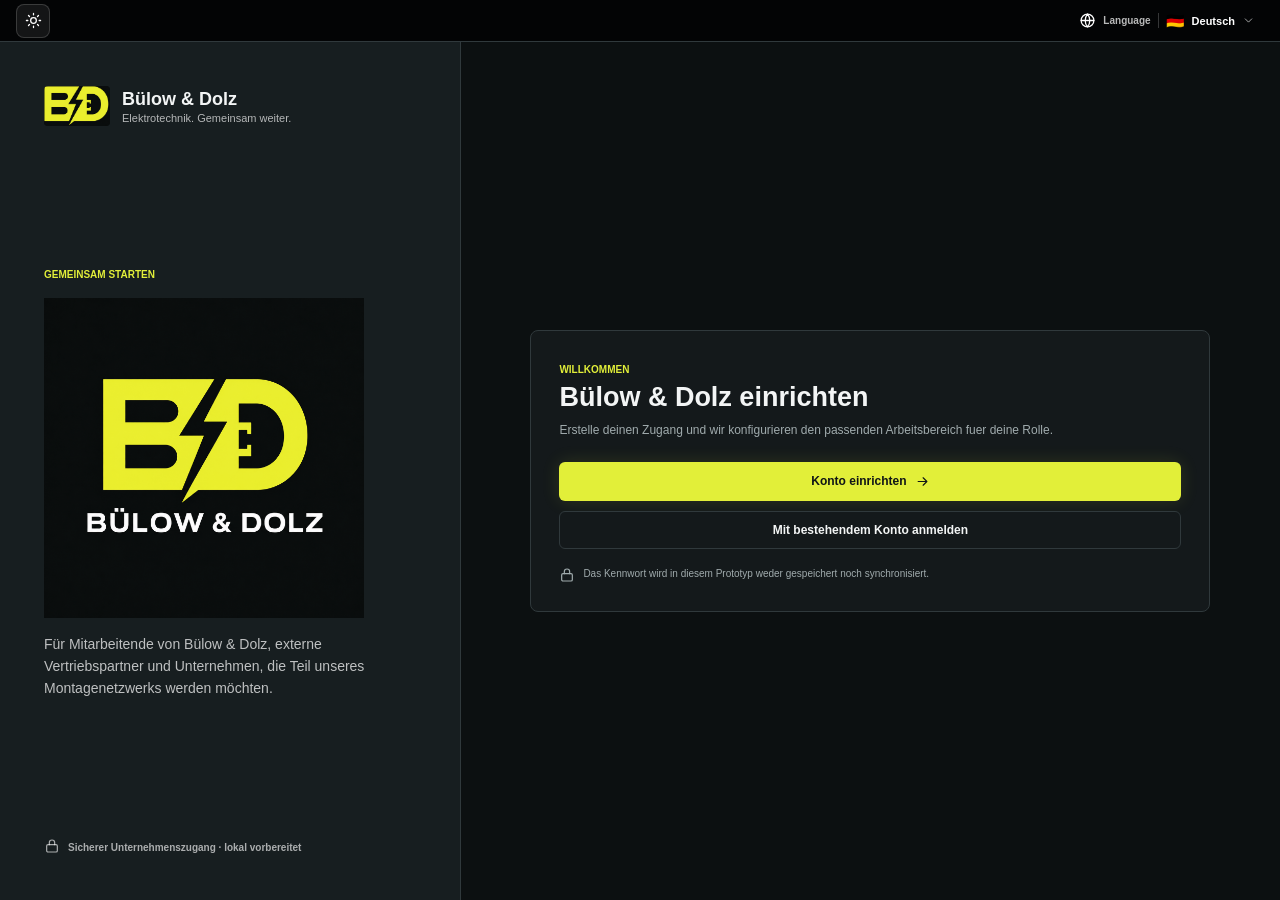
==== index.html @ def5a98a "Enable refresh release and versioned assets" ====
<!doctype html>
<html lang="de">
<head>
  <meta charset="utf-8">
  <meta name="viewport" content="width=device-width, initial-scale=1, viewport-fit=cover">
  <meta name="theme-color" content="#0c1011">
  <meta name="description" content="Bülow & Dolz – Web-Demo für Elektrotechnik, Projektorganisation und Installationspartner.">
  <meta name="bd-release" content="2026-10-01-pull-refresh1">
  <title>Bülow & Dolz</title>
  <link rel="stylesheet" href="features/leads/werkraum.css">
  <script>
    try {
      document.documentElement.dataset.theme = localStorage.getItem('gep-flex-appearance') === 'light' ? 'light' : 'dark';
    } catch (error) {
      document.documentElement.dataset.theme = 'dark';
    }
  </script>
  <link rel="stylesheet" href="design-system/legacy.css?v=20261001-mobile-dialogs">
  <link rel="stylesheet" href="design-system/electrical-brand.css">
  <link rel="stylesheet" href="features/dashboard/workspace.css?v=20261001-retina">
  <link rel="stylesheet" href="features/dashboard/workspace-arrange.css?v=20261001">
  <link rel="stylesheet" href="features/dashboard/workspace-focus.css?v=20261001">
  <link rel="stylesheet" href="app/mobile-home-swipe.css?v=20261001-reveal1">
  <link rel="stylesheet" href="app/home-reveal.css?v=20261001-reveal1">
  <link rel="stylesheet" href="app/mobile-sidebar.css?v=20261001-grip4">
  <link rel="stylesheet" href="app/pull-refresh.css?v=20261001">
  <link rel="stylesheet" href="features/communication/notification-center.css?v=20261001">
  <link rel="stylesheet" href="core/backend-workspace.css">
</head>
<body>
  <div class="global-language-bar" aria-label="Sprachauswahl">
    <div class="language-menu-shell">
      <button class="appearance-toggle" id="appearanceToggle" type="button" aria-label="Helles Design aktivieren" title="Helles Design aktivieren">
        <span id="appearanceIcon" data-icon="sun"></span>
      </button>
      <button class="language-trigger" id="languageMenuButton" type="button" aria-haspopup="menu" aria-expanded="false" aria-controls="languageMenu">
        <span data-icon="globe"></span>
        <span class="language-caption" aria-hidden="true">Language</span>
        <span class="language-trigger-divider" aria-hidden="true"></span>
        <span class="language-selected-flag" id="languageCurrentFlag" aria-hidden="true">🇩🇪</span>
        <span id="languageCurrent">Deutsch</span>
        <span data-icon="chevron-down"></span>
      </button>
      <div class="language-options" id="languageMenu" role="menu" hidden>
        <button class="language-option" type="button" role="menuitemradio" data-language="de"><span class="language-option-name"><span class="language-option-flag" aria-hidden="true">🇩🇪</span>Deutsch</span><span class="language-option-check"></span></button>
        <button class="language-option" type="button" role="menuitemradio" data-language="en"><span class="language-option-name"><span class="language-option-flag" aria-hidden="true">🇬🇧</span>Englisch</span><span class="language-option-check"></span></button>
        <button class="language-option" type="button" role="menuitemradio" data-language="pl"><span class="language-option-name"><span class="language-option-flag" aria-hidden="true">🇵🇱</span>Polnisch</span><span class="language-option-check"></span></button>
        <button class="language-option" type="button" role="menuitemradio" data-language="cs"><span class="language-option-name"><span class="language-option-flag" aria-hidden="true">🇨🇿</span>Tschechisch</span><span class="language-option-check"></span></button>
        <button class="language-option" type="button" role="menuitemradio" data-language="sk"><span class="language-option-name"><span class="language-option-flag" aria-hidden="true">🇸🇰</span>Slowakisch</span><span class="language-option-check"></span></button>
        <button class="language-option" type="button" role="menuitemradio" data-language="sl"><span class="language-option-name"><span class="language-option-flag" aria-hidden="true">🇸🇮</span>Slowenisch</span><span class="language-option-check"></span></button>
        <button class="language-option" type="button" role="menuitemradio" data-language="hu"><span class="language-option-name"><span class="language-option-flag" aria-hidden="true">🇭🇺</span>Ungarisch</span><span class="language-option-check"></span></button>
        <button class="language-option" type="button" role="menuitemradio" data-language="uk"><span class="language-option-name"><span class="language-option-flag" aria-hidden="true">🇺🇦</span>Ukrainisch</span><span class="language-option-check"></span></button>
        <button class="language-option" type="button" role="menuitemradio" data-language="ru"><span class="language-option-name"><span class="language-option-flag" aria-hidden="true">🇷🇺</span>Russisch</span><span class="language-option-check"></span></button>
      </div>
    </div>
  </div>

  <div class="setup-gate" id="setupGate">
    <aside class="setup-brand-panel">
      <div class="setup-brand">
        <div class="brand-mark monogram-mark" aria-hidden="true"><img src="buelow-dolz-logo.png" alt="" width="1254" height="1254"></div>
        <div><strong>Bülow & Dolz</strong><span>Elektrotechnik. Gemeinsam weiter.</span></div>
      </div>
      <div class="setup-brand-copy">
        <span class="eyebrow" style="color:#ffffff">GEMEINSAM STARTEN</span>
        <h1 class="brand-lockup"><img src="buelow-dolz-logo.png" alt="Bülow & Dolz" width="1254" height="1254"></h1>
        <p>Für Mitarbeitende von Bülow & Dolz, externe Vertriebspartner und Unternehmen, die Teil unseres Montagenetzwerks werden möchten.</p>
      </div>
      <div class="setup-security"><span data-icon="lock"></span> Sicherer Unternehmenszugang · lokal vorbereitet</div>
    </aside>
    <main class="setup-panel">
      <div class="setup-content" id="setupContent"></div>
    </main>
  </div>

  <div class="app-shell" id="appShell">
    <button type="button" class="sidebar-backdrop" id="sidebarBackdrop" aria-label="Navigation schließen" hidden></button>
    <aside class="sidebar" id="mainSidebar" aria-label="Hauptnavigation">
      <div class="brand">
        <div class="brand-mark monogram-mark" aria-hidden="true"><img src="buelow-dolz-logo.png" alt="" width="1254" height="1254"></div>
        <div>
          <strong>Bülow & Dolz</strong>
          <span>Elektrotechnik & Installation</span>
        </div>
      </div>

      <nav class="nav-list" aria-label="Arbeitsbereiche">
        <button class="nav-item active" data-view="dashboard"><span class="nav-icon" data-icon="grid"></span><span>Arbeitsplatz</span></button>
        <button class="nav-item" data-view="werkraum"><span class="nav-icon" data-icon="briefcase"></span><span>Anfragen</span></button>
        <button class="nav-item" data-view="control" data-role-nav="internal"><span class="nav-icon" data-icon="layers"></span><span>Projekte</span></button>
        <button class="nav-item" data-view="projects"><span class="nav-icon" data-icon="layers"></span><span>Meine Projekte</span></button>
        <button class="nav-item" data-view="acceptance"><span class="nav-icon" data-icon="clipboard-check"></span><span>Abnahmen</span><span class="nav-badge" id="acceptanceBadge">0</span></button>
        <button class="nav-item" data-view="chats"><span class="nav-icon" data-icon="mail"></span><span>Nachrichten</span><span class="nav-badge" id="chatBadge">0</span></button>
        <button class="nav-item" data-view="finance"><span class="nav-icon" data-icon="euro"></span><span>Finanzen</span></button>
        <button class="nav-item" data-view="partners"><span class="nav-icon" data-icon="users"></span><span>Partner</span></button>
        <button class="nav-item" data-view="marketplace"><span class="nav-icon" data-icon="briefcase"></span><span>Marktplatz</span><span class="nav-badge" id="marketBadge">0</span></button>
        <button class="nav-item" data-view="onboarding"><span class="nav-icon" data-icon="user-check"></span><span>Onboarding</span><span class="nav-badge" id="onboardingBadge">0%</span></button>
        <button class="nav-item" data-view="smartops"><span class="nav-icon" data-icon="zap"></span><span>Assistenz</span><span class="nav-badge" id="smartBadge">0</span></button>
        <button class="nav-item" data-view="imports" data-role-nav="admin"><span class="nav-icon" data-icon="upload"></span><span>Import</span><span class="nav-badge" id="importBadge">0</span></button>
      </nav>

      <div class="sidebar-footer">
        <div class="demo-note">Entwicklungsumgebung</div>
      </div>
    </aside>

    <section class="main-area">
      <div class="pull-refresh" id="pullRefresh" role="status" aria-live="polite" aria-atomic="true">
        <span class="pull-refresh-icon" aria-hidden="true" data-icon="refresh"></span>
        <span class="pull-refresh-label"></span>
      </div>
      <header class="topbar">
        <button class="mobile-menu" id="mobileMenu" aria-label="Navigation öffnen" aria-controls="mainSidebar" aria-expanded="false">
          <span data-icon="menu"></span>
        </button>
        <div class="topbar-title">
          <span class="eyebrow" id="pageEyebrow">BÜLOW & DOLZ</span>
          <h1 id="pageTitle">Partner Cockpit</h1>
        </div>
        <div class="topbar-actions">
          <div class="sync-chip" id="syncStatus" title="Synchronisationsstatus">
            <span class="sync-dot"></span>
            <span id="syncStatusText">Verbinde ...</span>
          </div>
          <div class="role-control">
            <label for="roleSelect">Ansicht</label>
            <select id="roleSelect">
              <option value="partner">Subunternehmen</option>
              <option value="admin">Geschäftsführung</option>
              <option value="finance">Finanzen</option>
              <option value="pm">Projektmanagement</option>
              <option value="sales">Externer Vertrieb</option>
              <option value="quality">Bauleiter / QM</option>
            </select>
          </div>
          <button class="notification-button" id="notificationButton" aria-label="Benachrichtigungen">
            <span data-icon="bell"></span>
            <span class="notification-dot" aria-hidden="true" hidden></span>
          </button>
          <button class="profile-button" id="profileButton" aria-label="Kontomanagement öffnen" title="Kontomanagement öffnen">
            <span class="avatar">SK</span>
            <span class="profile-copy">
              <strong>SunKraft Instalacje</strong>
              <span>PL / Berlin</span>
            </span>
            <span data-icon="chevron-down"></span>
          </button>
        </div>
      </header>

      <aside class="admin-preview-bar" id="adminPreviewBar" aria-label="Testmodus" hidden>
        <div><strong id="adminPreviewLabel">Testmodus · Geschäftsführung</strong><small>Lokale Beispieldaten · kein Serverabgleich</small></div>
        <button class="button outline small" id="endAdminPreview">Test beenden</button>
      </aside>
      <main class="content" id="viewRoot" tabindex="-1"></main>

      <nav class="mobile-bottom-nav" aria-label="Mobile Navigation">
        <button type="button" class="mobile-home-grip" id="mobileHomeGrip" aria-label="Zum Arbeitsplatz" title="Zum Arbeitsplatz">
          <span aria-hidden="true"></span>
          <svg class="home-grip-liquid" viewBox="0 0 160 160" aria-hidden="true" focusable="false">
            <path class="home-grip-neck"></path>
            <ellipse class="home-grip-anchor" cx="80" cy="120" rx="52" ry="4"></ellipse>
            <circle class="home-grip-drop" cx="80" cy="94" r="26"></circle>
          </svg>
        </button>
        <button class="mobile-nav-item active" data-view="dashboard"><span data-icon="grid"></span><span>Start</span></button>
        <button class="mobile-nav-item" data-view="werkraum"><span data-icon="briefcase"></span><span>Anfragen</span></button>
        <button class="mobile-nav-item" data-view="control"><span data-icon="layers"></span><span>Projekte</span></button>
        <button class="mobile-nav-item" data-view="projects"><span data-icon="layers"></span><span>Projekte</span></button>
        <button class="mobile-nav-item" data-view="chats"><span data-icon="mail"></span><span>Nachrichten</span></button>
        <button class="mobile-nav-item" data-view="finance"><span data-icon="euro"></span><span>Finanzen</span></button>
      </nav>
    </section>
  </div>

  <div class="modal-backdrop" id="modalBackdrop" hidden>
    <section class="modal" id="modal" role="dialog" aria-modal="true" aria-labelledby="modalTitle">
      <div class="modal-header">
        <div>
          <span class="eyebrow" id="modalEyebrow">BÜLOW & DOLZ</span>
          <h2 id="modalTitle">Details</h2>
        </div>
        <button class="icon-button" id="modalClose" aria-label="Dialog schliessen"><span data-icon="x"></span></button>
      </div>
      <div class="modal-body" id="modalBody"></div>
      <div class="modal-footer" id="modalFooter"></div>
    </section>
  </div>

  <div class="toast-region" id="toastRegion" aria-live="polite"></div>

  <link rel="stylesheet" href="features/identity/admin-preview.css">
  <script src="features/identity/admin-preview.js"></script>
  <script src="core/backend-workspace.js?v=20261001-refresh"></script>
  <script src="features/leads/werkraum-core.js"></script>
  <script src="features/leads/werkraum.js"></script>
  <script src="features/finance/finance.js?v=20261001-reveal1"></script>
  <script src="design-system/icons.js"></script>
  <script src="design-system/preferences.js"></script>
  <script src="core/format.js"></script>
  <script src="fixtures/demo-data.js"></script>
  <script src="core/storage.js"></script>
  <script src="core/sync.js?v=20261001-refresh"></script>
  <script src="features/onboarding/onboarding.js"></script>
  <script src="features/projects/scoring.js"></script>
  <script src="app/router.js?v=20261001-refresh"></script>
  <script src="features/identity/account.js"></script>
  <script src="features/projects/projects.js"></script>
  <script src="features/intelligence/intelligence.js"></script>
  <script src="features/dashboard/dashboard.js?v=20261001-reveal1"></script>
  <script src="features/dashboard/workspace.js?v=20261001-reveal1"></script>
  <script src="features/dashboard/workspace-arrange.js?v=20261001"></script>
  <script src="features/dashboard/workspace-focus.js?v=20261001-reveal1"></script>
  <script src="features/communication/messages.js"></script>
  <script src="features/quality/quality.js?v=20261001-reveal1"></script>
  <script src="design-system/components.js"></script>
  <script src="features/projects/marketplace.js"></script>
  <script src="features/partners/partners.js"></script>
  <script src="features/communication/notification-model.js?v=20261001"></script>
  <script src="features/communication/notifications.js?v=20261001-reveal1"></script>
  <script src="app/home-reveal.js?v=20261001-reveal1"></script>
  <script src="app/mobile-home-swipe.js?v=20261001-refresh"></script>
  <script src="app/sidebar-liquid.js?v=20261001-glass1"></script>
  <script src="app/mobile-sidebar.js?v=20261001-grip4"></script>
  <script src="app/pull-refresh.js?v=20261001"></script>
  <script src="app/bootstrap.js?v=20261001-refresh"></script>
</body>
</html>
---- features/leads/werkraum.css ----
.werkraum-head { display:flex; justify-content:space-between; align-items:center; gap:20px; flex-wrap:wrap; }
.werkraum-head h2 { font-size:24px; margin:0 0 6px; }
.werkraum-head>div { min-width:0; max-width:100%; }
.werkraum-head p { font-size:14px; line-height:1.6; }
.werkraum-head .button span { min-width:0; }
.werkraum-head p,.werkraum-connection,.werkraum-rules p { color:var(--muted,#92969f); }
.werkraum-connection { font-size:13px; line-height:1.6; max-width:850px; margin:18px 0 24px; }
.werkraum-metrics { display:grid; grid-template-columns:repeat(3,minmax(0,1fr)); padding:22px 0; border-block:1px solid var(--line,#34363c); gap:24px; margin-bottom:24px; }
.werkraum-metrics div { display:flex; flex-direction:column; gap:5px; min-width:0; }
.werkraum-metrics strong { font-size:28px; }
.werkraum-metrics span { font-size:13px; color:var(--muted,#92969f); }
.werkraum-toolbar { display:flex; align-items:center; gap:10px; flex-wrap:wrap; margin-bottom:16px; }
.werkraum-search { flex:1 1 220px; }
.werkraum-toolbar input,.werkraum-toolbar select { width:100%; min-height:42px; padding:10px 12px; border:1px solid var(--line,#34363c); border-radius:6px; background:var(--surface,#17191d); color:inherit; font:inherit; }
.werkraum-list { border-top:1px solid var(--line,#34363c); }
.werkraum-row { display:grid; grid-template-columns:minmax(0,1fr) minmax(130px,170px) minmax(110px,150px) 18px; align-items:center; width:100%; gap:20px; padding:20px 4px; border:0; border-bottom:1px solid var(--line,#34363c); background:transparent; text-align:left; color:inherit; font:inherit; cursor:pointer; }
.werkraum-row:hover { background:var(--surface,#17191d); }
.werkraum-main,.werkraum-budget { display:flex; flex-direction:column; gap:7px; min-width:0; overflow-wrap:anywhere; }
.werkraum-main strong { font-size:16px; }
.werkraum-main span,.werkraum-main small,.werkraum-budget small { color:var(--muted,#92969f); font-size:12px; }
.werkraum-budget { text-align:right; }
.werkraum-fit { font-size:12px; font-weight:600; color:var(--amber,#edab65); }
.werkraum-fit.fit { color:var(--green,#39bb98); }
.werkraum-fit.excluded { color:var(--red,#f57d82); }
.werkraum-rules { margin-top:32px; border-top:1px solid var(--line,#34363c); padding-top:20px; font-size:13px; line-height:1.6; }
.werkraum-rules h3 { font-size:15px; }
.werkraum-description,.werkraum-message p { white-space:pre-wrap; overflow-wrap:anywhere; line-height:1.6; }
.werkraum-message { padding:14px 0; border-top:1px solid var(--line,#34363c); }
.werkraum-message small { color:var(--muted,#92969f); }
.sr-only { position:absolute; width:1px; height:1px; overflow:hidden; clip:rect(0,0,0,0); }
.finance-responsibilities { display:grid; grid-template-columns:minmax(0,1fr) minmax(0,1fr); gap:16px; max-width:760px; }
.finance-responsibilities dd { margin:0; font-weight:600; }
.werkraum-rules a { color:var(--ink); text-underline-offset:4px; }
.werkraum-rules a .icon { width:14px; height:14px; display:inline-block; vertical-align:middle; }
#viewRoot:focus { outline:none; }
@media(max-width:940px) {
  .sidebar:not(.open) { visibility:hidden; box-shadow:none; }
  .mobile-bottom-nav { grid-template-columns:none; grid-auto-flow:column; grid-auto-columns:minmax(0,1fr); }
  .mobile-bottom-nav [hidden] { display:none; }
}
@media(max-width:650px) {
  .werkraum-row { grid-template-columns:minmax(0,1fr) 100px; gap:12px; }
  .werkraum-main { grid-column:1/-1; }
  .werkraum-row>svg { display:none; }
  .werkraum-metrics { gap:12px; }
  .werkraum-metrics strong { font-size:24px; }
  .werkraum-head .button { width:100%; white-space:normal; }
}
---- design-system/legacy.css ----
:root {
  --brand: #e2ef39;
  --brand-deep: #e2ef39;
  --navy: #040506;
  --blue: var(--brand-deep);
  --blue-2: #cbd72e;
  --blue-soft: rgba(226, 239, 57, .13);
  --cyan: #70d7ff;
  --green: #3ddd9a;
  --green-soft: rgba(61, 221, 154, .12);
  --amber: #ffbd4a;
  --amber-soft: rgba(255, 189, 74, .12);
  --red: #ff5c57;
  --red-soft: rgba(255, 92, 87, .12);
  --ink: #f8fafc;
  --muted: rgba(248, 250, 252, .62);
  --line: rgba(255, 255, 255, .10);
  --line-dark: rgba(255, 255, 255, .18);
  --surface: #11151a;
  --surface-2: #07090c;
  --surface-3: #1a2027;
  --shadow: 0 22px 58px rgba(0, 0, 0, .44);
  --shadow-sm: 0 10px 28px rgba(0, 0, 0, .30);
  --glow-electric: 0 0 24px rgba(226, 239, 57, .30);
  --glow-cyan: 0 0 28px rgba(112, 215, 255, .16);
  --radius: 18px;
  --radius-sm: 12px;
  --sidebar-width: 266px;
  --safe-top: env(safe-area-inset-top, 0px);
  --safe-bottom: env(safe-area-inset-bottom, 0px);
  --language-bar-height: 42px;
  --language-bar-offset: calc(var(--language-bar-height) + var(--safe-top));
}

* { box-sizing: border-box; }
html { background: var(--surface-2); }
body {
  margin: 0;
  padding-top: var(--language-bar-offset);
  font-family: Inter, ui-sans-serif, -apple-system, BlinkMacSystemFont, "Segoe UI", sans-serif;
  color: var(--ink);
  background: var(--surface-2);
  min-height: 100vh;
  -webkit-font-smoothing: antialiased;
}
button, input, select, textarea { font: inherit; }
button { cursor: pointer; }
button:focus-visible, input:focus-visible, select:focus-visible, textarea:focus-visible {
  outline: 3px solid rgba(226, 239, 57, 0.28);
  outline-offset: 2px;
}
[hidden] { display: none !important; }

.global-language-bar {
  position: fixed; inset: 0 0 auto; z-index: 220;
  min-height: var(--language-bar-offset); padding: var(--safe-top) 16px 0;
  display: flex; align-items: center; justify-content: flex-end;
  color: #fff; background: var(--navy); border-bottom: 1px solid rgba(255,255,255,.13);
  box-shadow: 0 5px 16px rgba(33,20,15,.16);
}
.language-menu-shell { position: relative; width: 100%; display: flex; align-items: center; gap: 10px; }
.appearance-toggle {
  width: 34px; height: 34px; padding: 0; border: 1px solid rgba(255,255,255,.16); border-radius: 8px;
  display: grid; place-items: center; color: #fff; background: rgba(255,255,255,.07);
  margin-right: auto;
  transition: background .18s ease, border-color .18s ease, box-shadow .18s ease;
}
.appearance-toggle:hover { background: rgba(255,255,255,.12); border-color: rgba(112,215,255,.42); box-shadow: var(--glow-cyan); }
.appearance-toggle > span { width: 17px; height: 17px; }
.language-caption {
  color: rgba(255,255,255,.72); font-size: 10px; font-weight: 800;
}
.language-trigger {
  min-width: 218px; height: 34px; padding: 0 9px; border: 0;
  display: flex; align-items: center; justify-content: flex-end; gap: 7px;
  color: #fff; background: transparent; font-size: 11px; font-weight: 800;
}
.language-trigger-divider { width: 1px; height: 15px; background: rgba(255,255,255,.2); }
.language-selected-flag, .language-option-flag { font-size: 15px; line-height: 1; }
.language-option-name { display: inline-flex; align-items: center; gap: 9px; }
.language-trigger > [data-icon] { width: 17px; height: 17px; }
.language-trigger > [data-icon]:last-child { width: 13px; height: 13px; color: rgba(255,255,255,.65); }
.language-options {
  position: absolute; top: calc(100% + 7px); right: 0; width: min(250px, calc(100vw - 24px));
  max-height: calc(100vh - var(--language-bar-offset) - 18px); overflow-y: auto;
  padding: 7px; display: grid; gap: 2px; color: var(--ink); background: #fff;
  border: 1px solid var(--line); border-radius: 8px; box-shadow: 0 18px 42px rgba(33,20,15,.22);
}
.language-option {
  width: 100%; min-height: 38px; padding: 8px 10px; border: 0; border-radius: 6px;
  display: flex; align-items: center; justify-content: space-between; gap: 10px;
  color: var(--ink); background: transparent; text-align: left; font-size: 11px; font-weight: 700;
}
.language-option:hover, .language-option.active { color: var(--blue); background: var(--blue-soft); }
.language-option-check { width: 18px; color: var(--blue); text-align: center; font-weight: 900; }

.setup-gate {
  position: fixed; inset: var(--language-bar-offset) 0 0; z-index: 100;
  display: grid; grid-template-columns: minmax(290px, .72fr) minmax(520px, 1.28fr);
  min-height: calc(100vh - var(--language-bar-offset)); background: var(--surface-2); overflow: auto;
}
.setup-brand-panel {
  position: sticky; top: 0; height: calc(100vh - var(--language-bar-offset)); padding: 44px;
  display: flex; flex-direction: column; color: #fff;
  background: linear-gradient(155deg, #0b0b0b, #222627);
}
.setup-brand { display: flex; align-items: center; gap: 12px; }
.setup-brand .brand-mark { width: 44px; height: 44px; border-radius: 12px; }
.setup-brand strong { display: block; font-size: 18px; }
.setup-brand span { display: block; margin-top: 2px; color: rgba(255,255,255,.68); font-size: 11px; }
.setup-brand-copy { margin: auto 0; max-width: 400px; }
.setup-brand-copy h1 { margin: 12px 0; font-size: clamp(34px, 4.2vw, 58px); line-height: 1.02; letter-spacing: 0; }
.setup-brand-copy p { margin: 0; color: rgba(255,255,255,.72); font-size: 14px; line-height: 1.55; }
.setup-security { display: flex; gap: 8px; align-items: center; color: rgba(255,255,255,.64); font-size: 10px; font-weight: 700; }
.setup-panel { padding: 48px; display: grid; align-items: center; }
.setup-content { width: min(680px, 100%); margin: 0 auto; }
.setup-progress { display: grid; grid-template-columns: repeat(5, 1fr); gap: 7px; margin-bottom: 24px; }
.setup-progress span { height: 5px; border-radius: 999px; background: var(--line); }
.setup-progress span.active { background: var(--blue-2); }
.setup-card { padding: 28px; background: #fff; border: 1px solid var(--line); border-radius: 8px; box-shadow: var(--shadow-sm); }
.setup-heading h2 { margin: 5px 0 8px; font-size: 27px; letter-spacing: 0; }
.setup-heading p { margin: 0; color: var(--muted); font-size: 12px; line-height: 1.55; }
.setup-fields { display: grid; gap: 14px; margin-top: 23px; }
.setup-field { display: grid; gap: 7px; }
.setup-field label { color: #554f4b; font-size: 10px; font-weight: 800; }
.setup-field input { width: 100%; min-height: 46px; border: 1px solid var(--line-dark); border-radius: 8px; padding: 10px 12px; color: var(--ink); background: #fff; }
.setup-switch { display: grid; grid-template-columns: 1fr 1fr; gap: 4px; padding: 4px; margin-top: 20px; background: var(--surface-3); border-radius: 8px; }
.setup-switch button { border: 0; border-radius: 6px; padding: 10px; color: var(--muted); background: transparent; font-size: 11px; font-weight: 800; }
.setup-switch button.active { color: var(--blue); background: #fff; box-shadow: 0 2px 8px rgba(42,24,16,.08); }
.setup-role-list, .setup-system-list { display: grid; gap: 10px; margin-top: 22px; }
.setup-choice {
  width: 100%; border: 1px solid var(--line); border-radius: 8px; padding: 14px;
  display: grid; grid-template-columns: 42px 1fr auto; gap: 13px; align-items: center;
  color: var(--ink); background: var(--surface-2); text-align: left;
}
.setup-choice:hover, .setup-choice.selected { border-color: #a4ad39; background: var(--blue-soft); }
.setup-choice-icon { width: 42px; height: 42px; display: grid; place-items: center; border-radius: 8px; color: var(--blue); background: #fff; }
.setup-choice strong { display: block; font-size: 12px; }
.setup-choice small { display: block; margin-top: 4px; color: var(--muted); font-size: 9px; line-height: 1.45; }
.setup-choice-state { color: var(--blue); font-size: 10px; font-weight: 900; }
.setup-recommended { margin-left: 7px; color: var(--blue-2); font-size: 8px; font-weight: 900; }
.setup-note { display: flex; align-items: flex-start; gap: 8px; margin-top: 18px; color: var(--muted); font-size: 10px; line-height: 1.45; }
.setup-actions { display: flex; justify-content: space-between; gap: 10px; margin-top: 20px; }
.setup-actions .button:last-child { margin-left: auto; min-width: 160px; }
.setup-summary { display: grid; margin-top: 22px; border-top: 1px solid var(--line); }
.setup-summary-row { display: grid; grid-template-columns: 110px 1fr; gap: 15px; padding: 13px 0; border-bottom: 1px solid var(--line); }
.setup-summary-row span { color: var(--muted); font-size: 10px; }
.setup-summary-row strong { font-size: 11px; }
.setup-success { width: 72px; height: 72px; border-radius: 50%; display: grid; place-items: center; color: var(--green); background: var(--green-soft); margin-bottom: 20px; }
.setup-error { margin-top: 12px; color: var(--red); font-size: 10px; font-weight: 700; }
.setup-gate svg.icon { width: 16px; height: 16px; flex: 0 0 auto; }
.setup-choice-icon svg.icon { width: 19px; height: 19px; }
.setup-success svg.icon { width: 30px; height: 30px; }

@media (max-width: 820px) {
  .setup-gate { grid-template-columns: 1fr; }
  .setup-brand-panel { position: static; height: auto; min-height: 190px; padding: 24px; }
  .setup-brand-copy { margin: 28px 0 10px; }
  .setup-brand-copy h1 { font-size: 31px; }
  .setup-brand-copy p, .setup-security { display: none; }
  .setup-panel { padding: 18px 14px 34px; align-items: start; }
  .setup-card { padding: 20px; }
  .setup-heading h2 { font-size: 23px; }
  .setup-choice { grid-template-columns: 40px 1fr; }
  .setup-choice-state { grid-column: 2; }
}

.app-shell { min-height: calc(100vh - var(--language-bar-offset)); display: flex; }
.sidebar {
  position: fixed;
  inset: var(--language-bar-offset) auto 0 0;
  width: var(--sidebar-width);
  padding: 22px 18px;
  background: linear-gradient(180deg, #0a0a0a 0%, #16191a 58%, #222627 100%);
  color: #fff;
  display: flex;
  flex-direction: column;
  z-index: 30;
  box-shadow: 12px 0 36px rgba(35, 20, 14, 0.16);
}
.brand { display: flex; align-items: center; gap: 12px; padding: 4px 6px 26px; }
.brand-mark {
  width: 48px; height: 48px; border-radius: 15px;
  display: grid; place-items: center;
  font-weight: 900; letter-spacing: 0;
  background: linear-gradient(145deg, #e2ef39, #e2ef39);
  box-shadow: inset 0 0 0 1px rgba(255,255,255,.25), 0 10px 24px rgba(0,0,0,.18);
}
.brand strong { font-size: 20px; display: block; letter-spacing: 0; }
.brand span { font-size: 12px; color: rgba(255,255,255,.68); display: block; margin-top: 2px; }
.nav-list { display: grid; gap: 7px; }
.nav-item {
  width: 100%; border: 0; color: rgba(255,255,255,.78); background: transparent;
  border-radius: 13px; padding: 12px 12px; display: flex; align-items: center; gap: 11px;
  text-align: left; transition: .18s ease; position: relative;
}
.nav-item:hover { background: rgba(255,255,255,.08); color: #fff; transform: translateX(2px); }
.nav-item.active { background: rgba(255,255,255,.14); color: #fff; box-shadow: inset 3px 0 0 var(--brand); }
.nav-icon, .support-icon { width: 20px; height: 20px; display: inline-flex; align-items: center; justify-content: center; flex: 0 0 auto; }
.nav-badge { margin-left: auto; font-size: 10px; font-weight: 800; padding: 4px 7px; border-radius: 999px; background: rgba(255,255,255,.14); color: #f1f3dc; }
.nav-badge.accent { background: var(--brand); color: #fff; }
.nav-badge.warning { background: #f1b64d; color: #1f2c39; }
.sidebar-footer { margin-top: auto; }
.support-card {
  display: grid; grid-template-columns: 34px 1fr 28px; align-items: center; gap: 9px;
  background: rgba(255,255,255,.09); border: 1px solid rgba(255,255,255,.11);
  border-radius: 14px; padding: 12px; backdrop-filter: blur(12px);
}
.support-card strong { display: block; font-size: 13px; }
.support-card span { font-size: 10px; color: rgba(255,255,255,.66); }
.icon-button {
  border: 1px solid var(--line); background: #fff; color: var(--ink);
  width: 36px; height: 36px; border-radius: 11px; display: inline-grid; place-items: center;
  transition: .18s ease;
}
.icon-button:hover { transform: translateY(-1px); box-shadow: var(--shadow-sm); }
.support-card .icon-button { background: rgba(255,255,255,.09); border-color: rgba(255,255,255,.12); color: #fff; width: 29px; height: 29px; }
.demo-note { text-align: center; color: rgba(255,255,255,.44); font-size: 10px; padding-top: 14px; }
.sync-chip { height: 34px; display: inline-flex; align-items: center; gap: 7px; padding: 0 11px; border: 1px solid var(--line); border-radius: 10px; background: #fff; color: var(--muted); font-size: 10px; font-weight: 800; white-space: nowrap; }
.sync-chip .sync-dot { width: 7px; height: 7px; border-radius: 50%; background: var(--amber); box-shadow: 0 0 0 3px var(--amber-soft); }
.sync-chip.online { color: var(--green); border-color: #bde2d3; background: var(--green-soft); }
.sync-chip.online .sync-dot { background: var(--green); box-shadow: 0 0 0 3px rgba(15,157,114,.12); }
.sync-chip.error { color: var(--red); border-color: #efc6c4; background: var(--red-soft); }
.sync-chip.error .sync-dot { background: var(--red); box-shadow: 0 0 0 3px rgba(198,59,54,.12); }

.main-area { width: calc(100% - var(--sidebar-width)); min-width: 0; margin-left: var(--sidebar-width); min-height: 100vh; }
.topbar {
  position: sticky; top: var(--language-bar-offset); z-index: 20;
  min-height: 82px; padding: 14px 28px;
  display: flex; align-items: center; justify-content: space-between; gap: 18px;
  background: rgba(250, 248, 246, .90); backdrop-filter: blur(18px);
  border-bottom: 1px solid rgba(206, 197, 191, .72);
}
.topbar-title h1 { margin: 2px 0 0; font-size: 24px; letter-spacing: 0; }
.eyebrow { font-size: 10px; font-weight: 900; letter-spacing: 0; color: var(--blue-2); text-transform: uppercase; }
.topbar-actions { display: flex; align-items: center; gap: 10px; }
.role-control { display: grid; gap: 3px; }
.role-control label { font-size: 9px; color: var(--muted); text-transform: uppercase; font-weight: 800; letter-spacing: 0; }
.role-control select {
  border: 1px solid var(--line-dark); background: #fff; border-radius: 10px; padding: 8px 34px 8px 10px; color: var(--ink); font-weight: 700; font-size: 12px;
}
.notification-button { position: relative; width: 42px; height: 42px; border: 1px solid var(--line); background: #fff; border-radius: 12px; color: var(--ink); display: grid; place-items: center; }
.notification-dot { position: absolute; width: 7px; height: 7px; border-radius: 50%; background: var(--red); right: 8px; top: 8px; box-shadow: 0 0 0 3px #fff; }
.profile-button {
  border: 1px solid var(--line); background: #fff; border-radius: 14px; padding: 6px 9px 6px 7px;
  display: flex; align-items: center; gap: 9px; color: var(--ink);
}
.avatar { width: 34px; height: 34px; flex: 0 0 34px; border-radius: 8px; display: grid; place-items: center; background: var(--brand); color: #101516; font-size: 11px; font-weight: 900; }
.profile-button > [data-icon] { width: 14px; height: 14px; flex: 0 0 14px; }
.profile-copy { min-width: 0; text-align: left; }
.profile-copy strong { display: block; font-size: 11px; }
.profile-copy span { display: block; color: var(--muted); font-size: 9px; margin-top: 2px; }
.mobile-menu { display: none; border: 0; background: transparent; width: 40px; height: 40px; }
.content { min-width: 0; padding: 26px 28px 48px; max-width: 1680px; margin: 0 auto; }
.mobile-bottom-nav { display: none; }

.hero {
  border-radius: 24px;
  background: linear-gradient(120deg, #11100f, #4a2117);
  color: #fff; padding: 28px 30px; position: relative; overflow: hidden; box-shadow: var(--shadow);
}
.hero::after { content: ""; position: absolute; width: 380px; height: 380px; border: 70px solid rgba(255,255,255,.035); border-radius: 50%; right: -140px; top: -180px; }
.hero-grid { display: grid; grid-template-columns: 1.45fr .9fr; gap: 28px; position: relative; z-index: 1; }
.hero-greeting { margin-top: 12px; color: #fff; font-size: 20px; font-weight: 800; }
.hero h2 { margin: 8px 0 10px; font-size: clamp(30px, 4vw, 48px); line-height: 1.02; letter-spacing: 0; max-width: 700px; }
.hero p { max-width: 680px; color: rgba(255,255,255,.76); line-height: 1.55; margin: 0; font-size: 14px; }
.hero-actions { margin-top: 22px; display: flex; gap: 10px; flex-wrap: wrap; }
.button {
  border: 0; border-radius: 12px; padding: 11px 16px; font-weight: 800; font-size: 12px;
  display: inline-flex; align-items: center; justify-content: center; gap: 8px; transition: .18s ease; text-decoration: none;
}
.button:hover { transform: translateY(-1px); }
.button svg.icon { width: 15px; height: 15px; flex: 0 0 auto; }
.button.primary { background: var(--blue-2); color: #fff; box-shadow: 0 10px 24px rgba(201, 54, 24, .25); }
.button.primary:hover { background: var(--brand-deep); }
.button.white { background: #fff; color: var(--navy); }
.button.ghost-white { background: rgba(255,255,255,.1); color: #fff; border: 1px solid rgba(255,255,255,.2); }
.button.secondary { background: var(--blue-soft); color: var(--blue); }
.button.outline { background: #fff; color: var(--blue); border: 1px solid #c5cd91; }
.button.danger { background: var(--red-soft); color: var(--red); }
.button.success { background: var(--green); color: #fff; }
.button.small { padding: 8px 11px; border-radius: 9px; font-size: 10px; }
.button.full { width: 100%; }

.hero-status { display: grid; gap: 12px; align-content: center; }
.hero-status-card { background: rgba(255,255,255,.10); border: 1px solid rgba(255,255,255,.14); border-radius: 17px; padding: 16px; backdrop-filter: blur(10px); }
.hero-status-card .row { display: flex; justify-content: space-between; gap: 14px; align-items: center; }
.hero-status-card strong { font-size: 12px; }
.hero-status-card span { font-size: 11px; color: rgba(255,255,255,.72); }
.progress { height: 8px; border-radius: 999px; background: rgba(255,255,255,.13); overflow: hidden; margin-top: 12px; }
.progress > span { display: block; height: 100%; border-radius: inherit; background: var(--blue); }
.hero-mini-grid { display: grid; grid-template-columns: repeat(2, 1fr); gap: 10px; }
.hero-mini { background: rgba(255,255,255,.08); border-radius: 14px; padding: 13px; border: 1px solid rgba(255,255,255,.10); }
.hero-mini strong { font-size: 21px; display: block; letter-spacing: 0; }
.hero-mini span { font-size: 9px; color: rgba(255,255,255,.64); text-transform: uppercase; letter-spacing: 0; }

.operations-toolbar { display: flex; align-items: center; justify-content: space-between; gap: 12px; flex-wrap: wrap; }
.operations-source-tabs { display: inline-flex; gap: 4px; padding: 4px; border: 1px solid var(--line); border-radius: 8px; background: var(--surface-3); }
.operations-source-tabs button { min-height: 34px; padding: 0 14px; border: 0; border-radius: 6px; color: var(--muted); background: transparent; font-size: 12px; font-weight: 800; }
.operations-source-tabs button.active { color: #fff; background: var(--brand-deep); box-shadow: 0 0 18px rgba(226,239,57,.20); }
.connector-strip { display: flex; align-items: center; gap: 13px; padding: 15px 16px; border: 1px solid var(--line); border-radius: 8px; background: var(--surface); }
.connector-strip > div { min-width: 0; }
.connector-strip strong, .connector-strip span { display: block; }
.connector-strip span { margin-top: 3px; color: var(--muted); font-size: 11px; }
.connector-strip .button { margin-left: auto; }
.operations-table .company-cell strong { max-width: 310px; }
.operations-table td { vertical-align: middle; }
.operations-actions { display: flex; justify-content: flex-end; gap: 7px; }

.chat-workspace { display: grid; grid-template-columns: minmax(250px,.72fr) minmax(0,1.45fr); gap: 14px; min-height: 560px; }
.chat-conversations, .chat-panel { min-width: 0; border: 1px solid var(--line); border-radius: 8px; background: var(--surface); overflow: hidden; }
.chat-conversations header, .chat-panel header { padding: 15px 16px; border-bottom: 1px solid var(--line); }
.chat-conversations header h3, .chat-panel header h3 { margin: 0; font-size: 15px; }
.chat-conversations header p, .chat-panel header p { margin: 4px 0 0; color: var(--muted); font-size: 11px; }
.chat-conversation { width: 100%; padding: 13px 15px; border: 0; border-bottom: 1px solid var(--line); display: grid; grid-template-columns: 38px minmax(0,1fr) auto; gap: 10px; align-items: center; text-align: left; color: var(--ink); background: transparent; }
.chat-conversation:hover, .chat-conversation.active { background: var(--blue-soft); }
.chat-conversation-avatar { width: 38px; height: 38px; display: grid; place-items: center; border-radius: 50%; color: #fff; background: var(--brand-deep); font-size: 10px; font-weight: 900; box-shadow: var(--glow-electric); }
.chat-conversation-copy { min-width: 0; }
.chat-conversation-copy strong, .chat-conversation-copy span { display: block; overflow: hidden; text-overflow: ellipsis; white-space: nowrap; }
.chat-conversation-copy strong { font-size: 12px; }
.chat-conversation-copy span { margin-top: 3px; color: var(--muted); font-size: 10px; }
.chat-unread { min-width: 19px; height: 19px; padding: 0 5px; display: grid; place-items: center; border-radius: 10px; color: #fff; background: var(--red); font-size: 9px; font-weight: 900; }
.chat-panel { display: grid; grid-template-rows: auto minmax(0,1fr) auto; }
.chat-thread { padding: 18px; display: flex; flex-direction: column; gap: 10px; overflow-y: auto; background: var(--surface-2); }
.chat-message { max-width: min(76%,560px); align-self: flex-start; padding: 11px 12px; border: 1px solid var(--line); border-radius: 8px; color: var(--ink); background: var(--surface); }
.chat-message.mine { align-self: flex-end; color: #fff; border-color: rgba(226,239,57,.55); background: var(--brand-deep); }
.chat-message-meta { display: flex; gap: 7px; align-items: baseline; font-size: 9px; font-weight: 800; }
.chat-message-meta span { color: var(--muted); font-weight: 600; }
.chat-message.mine .chat-message-meta span { color: rgba(255,255,255,.66); }
.chat-message p { margin: 6px 0 0; color: inherit; font-size: 12px; line-height: 1.45; }
.chat-composer { padding: 12px; border-top: 1px solid var(--line); display: grid; grid-template-columns: minmax(0,1fr) auto; gap: 9px; background: var(--surface); }
.chat-composer input { width: 100%; min-height: 40px; padding: 0 12px; border: 1px solid var(--line); border-radius: 8px; color: var(--ink); background: var(--surface-3); }

@media (max-width: 760px) {
  .chat-workspace { grid-template-columns: 1fr; min-height: 0; }
  .chat-panel { min-height: 520px; }
  .operations-toolbar { align-items: stretch; }
  .operations-source-tabs { width: 100%; }
  .operations-source-tabs button { flex: 1; }
  .connector-strip { align-items: flex-start; flex-wrap: wrap; }
  .connector-strip .button { margin-left: 0; width: 100%; }
}

.grid { display: grid; gap: 18px; }
.grid.two { grid-template-columns: repeat(2, minmax(0, 1fr)); }
.grid.three { grid-template-columns: repeat(3, minmax(0, 1fr)); }
.grid.four { grid-template-columns: repeat(4, minmax(0, 1fr)); }
.section { margin-top: 22px; }
.section-header { display: flex; align-items: flex-end; justify-content: space-between; gap: 16px; margin-bottom: 13px; }
.section-header h2, .section-header h3 { margin: 0; letter-spacing: 0; }
.section-header h2 { font-size: 21px; }
.section-header h3 { font-size: 17px; }
.section-header p { margin: 5px 0 0; color: var(--muted); font-size: 12px; }
.text-button { border: 0; background: transparent; color: var(--blue-2); font-weight: 800; font-size: 11px; padding: 8px; }

.card { background: var(--surface); border: 1px solid var(--line); border-radius: var(--radius); box-shadow: var(--shadow-sm); }
.card.pad { padding: 18px; }
.card-header { padding: 17px 18px 12px; display: flex; align-items: flex-start; justify-content: space-between; gap: 15px; }
.card-body { padding: 0 18px 18px; }
.card-title { margin: 0; font-size: 15px; letter-spacing: 0; }
.card-subtitle { margin: 4px 0 0; font-size: 11px; color: var(--muted); line-height: 1.4; }
.metric-card { padding: 17px; display: flex; gap: 13px; align-items: center; }
.metric-icon { width: 43px; height: 43px; border-radius: 13px; display: grid; place-items: center; background: var(--blue-soft); color: var(--blue-2); flex: 0 0 auto; }
.metric-icon.green { background: var(--green-soft); color: var(--green); }
.metric-icon.amber { background: var(--amber-soft); color: var(--amber); }
.metric-icon.red { background: var(--red-soft); color: var(--red); }
.metric-copy strong { display: block; font-size: 22px; letter-spacing: 0; }
.metric-copy span { display: block; color: var(--muted); font-size: 10px; margin-top: 2px; }
.metric-trend { margin-left: auto; align-self: flex-start; font-size: 9px; font-weight: 800; padding: 5px 7px; border-radius: 999px; background: var(--green-soft); color: var(--green); }

.notice { border-radius: 14px; padding: 14px 15px; display: flex; gap: 11px; align-items: flex-start; border: 1px solid; }
.notice.info { background: var(--blue-soft); border-color: #c5cd91; color: #8d2c16; }
.notice.warning { background: var(--amber-soft); border-color: #ecd8a3; color: #6b4a0e; }
.notice.danger { background: var(--red-soft); border-color: #efc6c4; color: #7c2926; }
.notice.success { background: var(--green-soft); border-color: #bde2d3; color: #176548; }
.notice-icon { width: 22px; height: 22px; flex: 0 0 auto; }
.notice strong { display: block; font-size: 12px; }
.notice p { margin: 3px 0 0; font-size: 11px; line-height: 1.48; }

.status-pill { display: inline-flex; align-items: center; gap: 6px; border-radius: 999px; padding: 6px 9px; font-size: 9px; font-weight: 900; text-transform: uppercase; letter-spacing: 0; }
.status-pill::before { content: ""; width: 6px; height: 6px; border-radius: 50%; background: currentColor; }
.status-pill.green { background: var(--green-soft); color: var(--green); }
.status-pill.amber { background: var(--amber-soft); color: var(--amber); }
.status-pill.red { background: var(--red-soft); color: var(--red); }
.status-pill.blue { background: var(--blue-soft); color: var(--blue-2); }
.status-pill.gray { background: var(--surface-3); color: var(--muted); }

.timeline { display: grid; }
.timeline-item { position: relative; display: grid; grid-template-columns: 34px 1fr auto; gap: 11px; padding: 0 0 19px; }
.timeline-item:not(:last-child)::after { content: ""; position: absolute; left: 16px; top: 33px; bottom: 2px; width: 1px; background: var(--line); }
.timeline-dot { width: 33px; height: 33px; border-radius: 11px; background: var(--surface-3); color: var(--muted); display: grid; place-items: center; z-index: 1; }
.timeline-item.done .timeline-dot { background: var(--green-soft); color: var(--green); }
.timeline-item.active .timeline-dot { background: var(--blue-soft); color: var(--blue-2); box-shadow: 0 0 0 4px #f1f4f5; }
.timeline-copy strong { display: block; font-size: 11px; }
.timeline-copy span { display: block; font-size: 10px; color: var(--muted); margin-top: 3px; line-height: 1.45; }
.timeline-item time { color: var(--muted); font-size: 9px; padding-top: 4px; }

.activity-list { display: grid; gap: 10px; }
.activity-item { display: grid; grid-template-columns: 38px 1fr auto; gap: 11px; align-items: center; padding: 10px 0; border-bottom: 1px solid var(--line); }
.activity-item:last-child { border-bottom: 0; }
.activity-icon { width: 38px; height: 38px; display: grid; place-items: center; border-radius: 12px; background: var(--surface-3); color: var(--blue); }
.activity-copy strong { display: block; font-size: 11px; }
.activity-copy span { display: block; font-size: 9px; color: var(--muted); margin-top: 3px; }
.activity-item time { color: var(--muted); font-size: 9px; }

.notification-summary { display: grid; grid-template-columns: repeat(3, minmax(0, 1fr)); gap: 10px; margin-bottom: 16px; }
.notification-summary-card { min-width: 0; padding: 13px; border: 1px solid var(--line); border-radius: 8px; background: var(--surface-2); }
.notification-summary-card span { display: block; color: var(--muted); font-size: 9px; font-weight: 700; }
.notification-summary-card strong { display: block; margin-top: 6px; color: var(--ink); font-size: 22px; }
.notification-filterbar { display: flex; gap: 7px; margin-bottom: 13px; padding-bottom: 13px; border-bottom: 1px solid var(--line); }
.notification-filter { border: 1px solid var(--line); border-radius: 999px; padding: 7px 11px; color: var(--muted); background: var(--surface); font-size: 9px; font-weight: 800; }
.notification-filter.active { color: #fff; border-color: var(--brand); background: var(--brand-deep); }
.notification-center-list { display: grid; gap: 9px; }
.notification-card { width: 100%; display: grid; grid-template-columns: 40px minmax(0, 1fr) auto; gap: 11px; align-items: start; padding: 13px; border: 1px solid var(--line); border-radius: 8px; color: var(--ink); background: var(--surface); text-align: left; }
.notification-card:hover { border-color: rgba(226,239,57,.44); background: var(--surface-2); }
.notification-card.unread { border-color: rgba(226,239,57,.42); box-shadow: inset 3px 0 0 var(--brand); }
.notification-card.urgent { border-color: rgba(232,73,67,.48); }
.notification-card-icon { width: 40px; height: 40px; display: grid; place-items: center; border-radius: 8px; color: var(--brand); background: var(--blue-soft); }
.notification-card-icon svg.icon { width: 20px; height: 20px; }
.notification-card > svg.icon { width: 15px; height: 15px; align-self: center; }
.notification-card.urgent .notification-card-icon { color: var(--red); background: var(--red-soft); }
.notification-card-copy { min-width: 0; }
.notification-card-copy strong { display: block; font-size: 11px; line-height: 1.35; }
.notification-card-copy p { margin: 4px 0 7px; color: var(--muted); font-size: 9px; line-height: 1.45; }
.notification-card-meta { display: flex; flex-wrap: wrap; gap: 6px 10px; color: var(--muted); font-size: 8px; font-weight: 750; }
.notification-card-meta .urgent { color: var(--red); }
.notification-unread-dot { width: 8px; height: 8px; margin-top: 4px; border-radius: 50%; background: var(--brand); box-shadow: 0 0 13px rgba(226,239,57,.66); }
.notification-detail-message { margin: 0; color: var(--ink); font-size: 12px; line-height: 1.6; white-space: pre-wrap; }

.onboarding-layout { display: grid; grid-template-columns: 245px 1fr; gap: 18px; align-items: start; }
.onboarding-layout > * { min-width: 0; }
.stepper-card { position: sticky; top: 102px; }
.step-list { display: grid; gap: 6px; }
.step-button { border: 0; background: transparent; width: 100%; border-radius: 12px; padding: 10px; display: grid; grid-template-columns: 30px 1fr auto; gap: 9px; text-align: left; align-items: center; color: var(--muted); }
.step-button:hover { background: var(--surface-2); }
.step-button.active { background: var(--blue-soft); color: var(--blue); }
.step-button.done { color: var(--green); }
.step-number { width: 29px; height: 29px; border-radius: 10px; display: grid; place-items: center; background: var(--surface-3); font-size: 10px; font-weight: 900; }
.step-button.active .step-number { background: var(--blue-2); color: #fff; }
.step-button.done .step-number { background: var(--green-soft); color: var(--green); }
.step-copy strong { display: block; font-size: 10px; color: currentColor; }
.step-copy span { display: block; font-size: 8px; color: var(--muted); margin-top: 2px; }
.step-check { width: 18px; height: 18px; color: var(--green); }
.form-card { padding: 21px; min-height: 590px; }
.form-header { display: flex; align-items: flex-start; justify-content: space-between; gap: 20px; padding-bottom: 17px; border-bottom: 1px solid var(--line); margin-bottom: 18px; }
.form-header h2 { margin: 3px 0 5px; font-size: 22px; letter-spacing: 0; }
.form-header p { margin: 0; color: var(--muted); font-size: 11px; line-height: 1.5; }
.form-grid { display: grid; grid-template-columns: repeat(2, minmax(0, 1fr)); gap: 14px; }
.form-grid.three { grid-template-columns: repeat(3, minmax(0, 1fr)); }
.field { display: grid; gap: 6px; }
.field.full { grid-column: 1 / -1; }
.field label { font-size: 10px; font-weight: 800; color: #514b47; }
.field input, .field select, .field textarea {
  width: 100%; border: 1px solid var(--line-dark); border-radius: 11px; padding: 11px 12px; background: #fff; color: var(--ink); font-size: 11px; transition: .18s ease;
}
.field input:hover, .field select:hover, .field textarea:hover { border-color: #d4a295; }
.field textarea { min-height: 88px; resize: vertical; }
.field small { color: var(--muted); font-size: 8px; line-height: 1.4; }
.checkbox-row { display: flex; align-items: flex-start; gap: 9px; font-size: 10px; line-height: 1.45; }
.checkbox-row input { margin-top: 2px; accent-color: var(--blue-2); }
.form-actions { display: flex; align-items: center; justify-content: space-between; gap: 12px; margin-top: 22px; padding-top: 17px; border-top: 1px solid var(--line); }
.upload-grid { display: grid; grid-template-columns: repeat(2, minmax(0, 1fr)); gap: 12px; }
.upload-tile { border: 1px dashed #cdb9b2; background: #fbfaf9; border-radius: 14px; padding: 15px; display: grid; grid-template-columns: 36px 1fr auto; gap: 11px; align-items: center; transition: .18s ease; }
.upload-tile:hover { border-color: var(--blue-2); background: var(--blue-soft); }
.upload-icon { width: 36px; height: 36px; border-radius: 11px; background: var(--blue-soft); color: var(--blue); display: grid; place-items: center; }
.upload-copy strong { display: block; font-size: 10px; }
.upload-copy span { display: block; color: var(--muted); font-size: 8px; margin-top: 3px; }
.upload-state { font-size: 8px; font-weight: 800; color: var(--amber); }
.upload-state.ok { color: var(--green); }

.chip-group { display: flex; flex-wrap: wrap; gap: 8px; }
.chip { border: 1px solid var(--line-dark); background: #fff; border-radius: 999px; padding: 8px 11px; font-size: 9px; font-weight: 700; color: var(--muted); }
.chip.selected { background: var(--blue-soft); color: var(--blue); border-color: #e5aa99; }
.team-card { border: 1px solid var(--line); border-radius: 15px; padding: 14px; }
.team-card-header { display: flex; align-items: center; justify-content: space-between; gap: 12px; }
.team-card h4 { margin: 0; font-size: 12px; }
.team-members { display: flex; margin-top: 12px; }
.team-members .mini-avatar { width: 30px; height: 30px; border: 2px solid #fff; margin-right: -6px; border-radius: 10px; display: grid; place-items: center; background: var(--surface-3); color: var(--blue); font-size: 8px; font-weight: 900; }
.team-tags { display: flex; flex-wrap: wrap; gap: 6px; margin-top: 12px; }
.tag { font-size: 8px; border-radius: 7px; background: var(--surface-3); color: var(--muted); padding: 5px 7px; font-weight: 700; }

.training-grid { display: grid; grid-template-columns: repeat(2, minmax(0, 1fr)); gap: 12px; }
.training-card { border: 1px solid var(--line); border-radius: 15px; overflow: hidden; background: #fff; }
.training-cover { height: 95px; padding: 14px; color: #fff; display: flex; align-items: flex-end; background: linear-gradient(135deg, #16191a, #e2ef39); position: relative; overflow: hidden; }
.training-cover::after { content: ""; position: absolute; width: 120px; height: 120px; border-radius: 50%; border: 26px solid rgba(255,255,255,.12); right: -40px; top: -50px; }
.training-cover strong { font-size: 13px; position: relative; z-index: 1; }
.training-body { padding: 13px; }
.training-body p { margin: 0; color: var(--muted); font-size: 9px; line-height: 1.45; }
.training-footer { margin-top: 12px; display: flex; align-items: center; justify-content: space-between; gap: 10px; }
.training-progress { flex: 1; height: 6px; border-radius: 999px; background: var(--surface-3); overflow: hidden; }
.training-progress span { display: block; height: 100%; background: var(--green); }
.training-footer strong { font-size: 9px; }

.market-toolbar { display: flex; gap: 10px; flex-wrap: wrap; align-items: center; margin-bottom: 14px; }
.search-field { position: relative; flex: 1 1 240px; }
.search-field input { width: 100%; border: 1px solid var(--line-dark); border-radius: 12px; padding: 11px 12px 11px 38px; background: #fff; font-size: 11px; }
.search-field .search-icon { position: absolute; left: 12px; top: 50%; transform: translateY(-50%); color: var(--muted); width: 17px; height: 17px; }
.filter-select { border: 1px solid var(--line-dark); background: #fff; border-radius: 12px; padding: 10px 34px 10px 11px; font-size: 10px; color: var(--ink); }
.project-grid { display: grid; grid-template-columns: repeat(3, minmax(0, 1fr)); gap: 16px; }
.project-card { background: #fff; border: 1px solid var(--line); border-radius: 18px; overflow: hidden; box-shadow: var(--shadow-sm); transition: .18s ease; }
.project-card:hover { transform: translateY(-3px); box-shadow: var(--shadow); }
.project-visual { height: 132px; position: relative; padding: 16px; color: #fff; background: linear-gradient(135deg, #16191a, #c93618); overflow: hidden; }
.project-visual::before { content: ""; position: absolute; inset: 0; background: radial-gradient(circle at 80% 30%, rgba(255,255,255,.24), transparent 24%); }
.project-visual::after { content: ""; position: absolute; width: 140px; height: 140px; border: 28px solid rgba(255,255,255,.08); border-radius: 50%; right: -35px; bottom: -70px; }
.project-visual .top { display: flex; align-items: flex-start; justify-content: space-between; gap: 12px; position: relative; z-index: 1; }
.project-code { font-size: 9px; color: rgba(255,255,255,.72); font-weight: 800; letter-spacing: 0; }
.project-visual h3 { margin: 9px 0 0; font-size: 20px; line-height: 1.12; letter-spacing: 0; position: relative; z-index: 1; max-width: 230px; overflow-wrap: anywhere; }
.project-location { position: absolute; left: 16px; bottom: 14px; display: inline-flex; align-items: center; gap: 6px; max-width: calc(100% - 32px); font-size: 10px; line-height: 1.25; color: rgba(255,255,255,.78); z-index: 1; }
.project-location svg.icon { width: 14px; height: 14px; flex: 0 0 14px; }
.project-card-body { padding: 15px; }
.project-price-row { display: flex; align-items: flex-end; justify-content: space-between; gap: 12px; }
.project-price strong { display: block; font-size: 23px; letter-spacing: 0; }
.project-price span { display: block; color: var(--muted); font-size: 8px; margin-top: 2px; }
.readiness { text-align: right; }
.readiness strong { display: block; color: var(--green); font-size: 14px; }
.readiness span { display: block; font-size: 8px; color: var(--muted); }
.project-finance { margin-top: 12px; background: var(--surface-2); border-radius: 12px; padding: 10px; display: grid; grid-template-columns: repeat(3, 1fr); gap: 6px; }
.project-finance div { border-right: 1px solid var(--line); }
.project-finance div:last-child { border-right: 0; }
.project-finance strong { display: block; font-size: 11px; }
.project-finance span { display: block; font-size: 7px; line-height: 1.25; color: var(--muted); margin-top: 2px; overflow-wrap: anywhere; }
.project-ai { margin-top: 12px; border: 1px solid rgba(226,239,57,.22); background: linear-gradient(135deg, rgba(226,239,57,.10), rgba(112,215,255,.06)); border-radius: 13px; padding: 11px; }
.project-ai-head { display: flex; align-items: center; justify-content: space-between; gap: 10px; }
.project-ai-title { display: inline-flex; align-items: center; gap: 7px; min-width: 0; font-size: 10px; font-weight: 900; color: var(--ink); }
.project-ai-title svg.icon { width: 14px; height: 14px; flex: 0 0 14px; color: var(--brand); }
.ai-score-pill { flex: 0 0 auto; border-radius: 999px; padding: 5px 8px; font-size: 9px; font-weight: 900; color: #fff; background: var(--brand); box-shadow: 0 0 18px rgba(226,239,57,.25); }
.ai-score-pill.green { background: var(--green); box-shadow: 0 0 18px rgba(61,221,154,.22); }
.ai-score-pill.blue { background: var(--blue); box-shadow: 0 0 18px rgba(112,215,255,.22); }
.ai-score-pill.amber { background: var(--amber); color: #1a1510; box-shadow: 0 0 18px rgba(255,189,74,.20); }
.ai-score-pill.red { background: var(--red); }
.project-ai p { margin: 8px 0 0; color: var(--muted); font-size: 9px; line-height: 1.45; }
.ai-factors { display: flex; flex-wrap: wrap; gap: 6px; margin-top: 9px; }
.ai-factors .tag { font-size: 7px; line-height: 1.2; }
.project-meta { display: flex; flex-wrap: wrap; gap: 6px; margin-top: 11px; }
.project-meta .tag { display: inline-flex; align-items: center; gap: 5px; min-height: 26px; line-height: 1.2; }
.project-meta .tag svg.icon { width: 11px; height: 11px; flex: 0 0 11px; }
.project-footer { margin-top: 14px; display: grid; grid-template-columns: repeat(2, minmax(0, 1fr)); gap: 8px; }
.project-footer .button { width: 100%; min-width: 0; white-space: normal; line-height: 1.2; text-align: center; }

.table-wrap { overflow-x: auto; border: 1px solid var(--line); border-radius: 16px; background: #fff; }
table { width: 100%; border-collapse: collapse; min-width: 820px; }
th { text-align: left; font-size: 8px; text-transform: uppercase; letter-spacing: 0; color: var(--muted); background: var(--surface-2); padding: 11px 13px; border-bottom: 1px solid var(--line); }
td { padding: 12px 13px; border-bottom: 1px solid var(--line); font-size: 10px; vertical-align: middle; }
tr:last-child td { border-bottom: 0; }
.company-cell { display: flex; align-items: center; gap: 9px; }
.company-logo { width: 34px; height: 34px; border-radius: 11px; background: var(--blue-soft); color: var(--blue); display: grid; place-items: center; font-weight: 900; font-size: 9px; }
.company-cell strong { display: block; font-size: 10px; }
.company-cell span { display: block; color: var(--muted); font-size: 8px; margin-top: 2px; }

.kanban { display: grid; grid-template-columns: repeat(4, minmax(245px, 1fr)); gap: 14px; overflow-x: auto; padding-bottom: 8px; }
.kanban-column { background: #f0ece9; border-radius: 16px; padding: 12px; min-height: 370px; }
.kanban-header { display: flex; align-items: center; justify-content: space-between; margin-bottom: 10px; }
.kanban-header strong { font-size: 11px; }
.kanban-count { width: 22px; height: 22px; border-radius: 8px; display: grid; place-items: center; background: #fff; color: var(--muted); font-size: 8px; font-weight: 900; }
.kanban-card { background: #fff; border: 1px solid var(--line); border-radius: 13px; padding: 12px; margin-bottom: 9px; box-shadow: 0 5px 14px rgba(42,24,16,.05); }
.kanban-card h4 { margin: 0; font-size: 10px; }
.kanban-card p { margin: 5px 0 0; color: var(--muted); font-size: 8px; line-height: 1.45; }
.kanban-card .meta { display: flex; align-items: center; justify-content: space-between; gap: 8px; margin-top: 10px; }

.project-row { display: grid; grid-template-columns: 1.4fr .7fr .7fr .8fr auto; gap: 14px; align-items: center; padding: 13px 0; border-bottom: 1px solid var(--line); }
.project-row:last-child { border-bottom: 0; }
.project-row-title { display: flex; align-items: center; gap: 10px; }
.project-row-icon { width: 38px; height: 38px; border-radius: 12px; background: var(--blue-soft); color: var(--blue); display: grid; place-items: center; }
.project-row-title strong { display: block; font-size: 10px; }
.project-row-title span, .project-row-label { display: block; color: var(--muted); font-size: 8px; margin-top: 2px; }
.project-row-value { font-size: 10px; font-weight: 800; }
.gate-progress { display: flex; gap: 4px; }
.gate-progress span { width: 21px; height: 7px; border-radius: 999px; background: var(--surface-3); }
.gate-progress span.done { background: var(--green); }
.gate-progress span.active { background: var(--blue-2); }

.acceptance-card { display: grid; grid-template-columns: 1fr 230px; gap: 16px; padding: 17px; }
.acceptance-main h3 { margin: 0; font-size: 14px; }
.acceptance-main p { margin: 5px 0 0; color: var(--muted); font-size: 9px; }
.acceptance-checks { display: grid; grid-template-columns: repeat(2, minmax(0, 1fr)); gap: 8px 14px; margin-top: 14px; }
.check-item { display: flex; align-items: center; gap: 8px; color: var(--muted); font-size: 9px; }
.check-item .check-state { width: 20px; height: 20px; border-radius: 7px; display: grid; place-items: center; background: var(--surface-3); color: var(--muted); }
.check-item.ok { color: var(--ink); }
.check-item.ok .check-state { background: var(--green-soft); color: var(--green); }
.acceptance-side { border-left: 1px solid var(--line); padding-left: 16px; display: grid; gap: 10px; align-content: center; }
.acceptance-side .masters { display: flex; gap: 8px; }
.master-badge { display: flex; align-items: center; gap: 7px; background: var(--surface-2); border-radius: 11px; padding: 8px; flex: 1; }
.master-badge .mini-avatar { width: 28px; height: 28px; border-radius: 9px; background: var(--navy); color: #fff; display: grid; place-items: center; font-size: 8px; font-weight: 900; }
.master-badge strong { display: block; font-size: 8px; }
.master-badge span { display: block; font-size: 7px; color: var(--muted); margin-top: 1px; }

.modal-backdrop { position: fixed; inset: var(--language-bar-offset) 0 0; z-index: 100; background: rgba(17, 16, 15, .62); display: flex; align-items: center; justify-content: center; padding: 20px; backdrop-filter: blur(7px); }
.modal { width: min(760px, 100%); min-width: 0; min-height: 0; max-height: min(860px, calc(100vh - var(--language-bar-offset) - 40px)); max-height: min(860px, calc(100dvh - var(--language-bar-offset) - 40px)); overflow: hidden; background: #fff; border-radius: 22px; box-shadow: 0 30px 90px rgba(0,0,0,.3); display: grid; grid-template-rows: auto minmax(0, 1fr) auto; }
.modal-header { padding: 19px 20px 14px; display: flex; align-items: flex-start; justify-content: space-between; gap: 18px; border-bottom: 1px solid var(--line); }
.modal-header > div { min-width: 0; overflow-wrap: anywhere; }
#modalClose { flex: 0 0 44px; width: 44px; height: 44px; color: var(--ink); background: var(--surface-3); }
.modal-header h2 { margin: 3px 0 0; font-size: 20px; letter-spacing: 0; }
.modal-body { min-height: 0; padding: 18px 20px; overflow-y: auto; overscroll-behavior: contain; }
.modal-footer { padding: 13px 20px 17px; border-top: 1px solid var(--line); display: flex; justify-content: flex-end; gap: 9px; background: #fbfaf9; }
.detail-grid { display: grid; grid-template-columns: repeat(2, minmax(0, 1fr)); gap: 12px; }
.detail-block { background: var(--surface-2); border-radius: 13px; padding: 13px; }
.detail-block span { display: block; color: var(--muted); font-size: 8px; text-transform: uppercase; letter-spacing: 0; font-weight: 800; }
.detail-block strong { display: block; margin-top: 5px; font-size: 12px; }
.scope-list { display: grid; gap: 8px; margin-top: 12px; }
.scope-item { display: flex; align-items: flex-start; gap: 8px; font-size: 10px; line-height: 1.45; }
.scope-item .bullet-icon { width: 20px; height: 20px; border-radius: 7px; background: var(--green-soft); color: var(--green); display: grid; place-items: center; flex: 0 0 auto; }
.bid-summary { background: linear-gradient(135deg, #16191a, #c93618); color: #fff; border-radius: 16px; padding: 15px; margin-bottom: 15px; display: grid; grid-template-columns: repeat(3, 1fr); gap: 12px; }
.bid-summary span { display: block; font-size: 8px; color: rgba(255,255,255,.68); }
.bid-summary strong { display: block; font-size: 18px; margin-top: 3px; letter-spacing: 0; }

.toast-region { position: fixed; right: 18px; bottom: calc(18px + var(--safe-bottom)); z-index: 200; display: grid; gap: 9px; }
.toast { min-width: 270px; max-width: 390px; background: #222627; color: #fff; border-radius: 14px; padding: 13px 14px; box-shadow: var(--shadow); display: grid; grid-template-columns: 30px 1fr auto; gap: 10px; align-items: center; animation: toastIn .25s ease; }
.toast.success { background: #126b50; }
.toast.warning { background: #8a5a0d; }
.toast-icon { width: 30px; height: 30px; border-radius: 10px; background: rgba(255,255,255,.12); display: grid; place-items: center; }
.toast strong { display: block; font-size: 10px; }
.toast span { display: block; font-size: 8px; color: rgba(255,255,255,.72); margin-top: 2px; }
.toast button { border: 0; background: transparent; color: rgba(255,255,255,.7); }
@keyframes toastIn { from { opacity: 0; transform: translateY(10px); } }

.empty-state { text-align: center; padding: 42px 20px; }
.empty-icon { width: 62px; height: 62px; border-radius: 20px; background: var(--blue-soft); color: var(--blue); display: grid; place-items: center; margin: 0 auto 13px; }
.empty-state h3 { margin: 0; font-size: 15px; }
.empty-state p { margin: 6px auto 15px; color: var(--muted); font-size: 10px; max-width: 440px; line-height: 1.5; }

svg.icon { width: 100%; height: 100%; stroke: currentColor; fill: none; stroke-width: 1.8; stroke-linecap: round; stroke-linejoin: round; }

@media (max-width: 1180px) {
  .project-grid { grid-template-columns: repeat(2, minmax(0, 1fr)); }
  .grid.four { grid-template-columns: repeat(2, minmax(0, 1fr)); }
  .hero-grid { grid-template-columns: 1.2fr .8fr; }
}

@media (max-width: 940px) {
  :root { --sidebar-width: 0px; }
  .sidebar { transform: translateX(-100%); width: 274px; transition: .22s ease; }
  .sidebar.open { transform: translateX(0); }
  .main-area { width: 100%; margin-left: 0; }
  .mobile-menu { display: grid; place-items: center; }
  .topbar { padding: 12px 18px; }
  .content { padding: 20px 18px 92px; }
  .onboarding-layout { grid-template-columns: 1fr; }
  .stepper-card { position: static; }
  .step-list { display: flex; overflow-x: auto; padding-bottom: 4px; }
  .step-button { min-width: 190px; }
  .acceptance-card { grid-template-columns: 1fr; }
  .acceptance-side { border-left: 0; border-top: 1px solid var(--line); padding-left: 0; padding-top: 14px; }
  .mobile-bottom-nav { position: fixed; z-index: 22; left: 0; right: 0; bottom: 0; padding: 7px 10px calc(7px + var(--safe-bottom)); background: rgba(255,255,255,.94); backdrop-filter: blur(18px); border-top: 1px solid var(--line); display: grid; grid-template-columns: repeat(4, 1fr); }
  .mobile-nav-item { border: 0; background: transparent; color: var(--muted); display: grid; place-items: center; gap: 3px; font-size: 8px; font-weight: 700; }
  .mobile-nav-item > span:first-child { width: 20px; height: 20px; }
  .mobile-nav-item.active { color: var(--blue); }
}

@media (max-width: 780px) {
  .global-language-bar { padding-left: 10px; padding-right: 10px; }
  .language-trigger { min-width: 212px; }
  .topbar { display: grid; grid-template-columns: 40px minmax(0, 1fr); gap: 8px 10px; padding: 10px 14px; }
  .topbar-title { min-width: 0; }
  .topbar-title h1 { overflow-wrap: anywhere; }
  .topbar-actions { grid-column: 1 / -1; display: grid; grid-template-columns: 34px minmax(0, 1fr) 42px 48px; gap: 8px; width: 100%; }
  .sync-chip { width: 34px; padding: 0; justify-content: center; }
  #syncStatusText { display: none; }
  .profile-copy, .profile-button > svg, .profile-button > [data-icon], .role-control label { display: none; }
  .role-control { min-width: 0; }
  .role-control select { width: 100%; padding-right: 24px; }
  .profile-button { width: 48px; min-height: 48px; justify-content: center; gap: 0; padding: 6px; }
  .topbar-title h1 { font-size: 18px; }
  .hero { padding: 21px; }
  .hero-grid { grid-template-columns: 1fr; }
  .hero h2 { font-size: 34px; }
  .grid.two, .grid.three, .grid.four, .project-grid, .form-grid, .form-grid.three, .training-grid, .upload-grid { grid-template-columns: 1fr; }
  .notification-summary { grid-template-columns: repeat(3, minmax(0, 1fr)); }
  .project-grid { gap: 13px; }
  .project-row { grid-template-columns: 1fr 1fr; }
  .project-row > :first-child { grid-column: 1 / -1; }
  .project-row > :last-child { justify-self: end; }
  .acceptance-checks { grid-template-columns: 1fr; }
  .detail-grid { grid-template-columns: 1fr; }
  .bid-summary { grid-template-columns: 1fr; }
  .modal-backdrop { padding: 8px; align-items: end; }
  .modal { width: 100%; max-height: calc(100vh - var(--language-bar-offset) - 16px); max-height: calc(100dvh - var(--language-bar-offset) - 16px); border-radius: 22px 22px 0 0; }
  .modal input, .modal select, .modal textarea { font-size: 16px; }
  .modal-footer { display: grid; grid-template-columns: 1fr; padding: 10px 20px calc(12px + var(--safe-bottom)); }
  .modal-footer .button { width: 100%; min-height: 44px; }
}

/* GEP neon office theme */
html { background: var(--surface-2); color-scheme: dark; }
body {
  color: var(--ink);
  background: linear-gradient(145deg, #050607 0%, #090c10 58%, #0d0a09 100%);
}
input::placeholder, textarea::placeholder { color: rgba(248,250,252,.36); }
button, input, select, textarea { color: var(--ink); }
button:focus-visible, input:focus-visible, select:focus-visible, textarea:focus-visible {
  outline-color: rgba(112,215,255,.72);
  box-shadow: var(--glow-cyan);
}

.global-language-bar {
  background: rgba(4,5,6,.96);
  border-bottom-color: rgba(226,239,57,.34);
  box-shadow: 0 8px 26px rgba(226,239,57,.12);
}
.language-options {
  color: var(--ink);
  background: var(--surface);
  border-color: rgba(112,215,255,.20);
  box-shadow: var(--shadow), var(--glow-cyan);
}
.language-option { color: var(--ink); }
.language-option:hover, .language-option.active { color: #fff; background: var(--blue-soft); }

.setup-gate { background: var(--surface-2); }
.setup-brand-panel {
  background: linear-gradient(155deg, #050607 0%, #191d1e 58%, #252a2b 100%);
  box-shadow: inset -1px 0 rgba(226,239,57,.26), 18px 0 60px rgba(226,239,57,.10);
}
.setup-card,
.setup-field input,
.setup-switch button.active,
.setup-choice-icon {
  color: var(--ink);
  background: var(--surface);
}
.setup-card {
  border-color: rgba(226,239,57,.22);
  box-shadow: var(--shadow), 0 0 34px rgba(226,239,57,.10);
}
.setup-field label, .field label { color: var(--ink); }
.setup-switch { background: var(--surface-3); }
.setup-switch button.active { color: #fff; box-shadow: inset 0 0 0 1px rgba(226,239,57,.32), var(--glow-electric); }
.setup-choice { color: var(--ink); background: var(--surface-3); }
.setup-choice:hover, .setup-choice.selected {
  color: #fff;
  border-color: rgba(226,239,57,.58);
  background: var(--blue-soft);
  box-shadow: inset 0 0 24px rgba(226,239,57,.08), 0 0 20px rgba(226,239,57,.10);
}
.setup-choice-state, .setup-recommended { color: #fff; }

.sidebar {
  background: linear-gradient(180deg, #040506 0%, #0a0d11 62%, #151819 100%);
  box-shadow: 12px 0 50px rgba(0,0,0,.42), 8px 0 44px rgba(226,239,57,.10);
}
.brand-mark {
  background: linear-gradient(145deg, #e2ef39, #e2ef39);
  box-shadow: inset 0 0 0 1px rgba(255,255,255,.28), var(--glow-electric), var(--glow-cyan);
}
.nav-item.active {
  background: rgba(226,239,57,.12);
  box-shadow: inset 3px 0 0 var(--brand), 0 0 22px rgba(226,239,57,.14);
}
.nav-badge.accent { box-shadow: 0 0 14px rgba(226,239,57,.46); }
.support-card { background: rgba(255,255,255,.045); border-color: rgba(112,215,255,.13); }

.icon-button,
.sync-chip,
.role-control select,
.notification-button,
.profile-button {
  color: var(--ink);
  background: var(--surface);
  border-color: var(--line);
}
.sync-chip.online, .sync-chip.error { color: #fff; }
.notification-dot { box-shadow: 0 0 0 3px var(--surface), 0 0 13px var(--red); }
.avatar { box-shadow: var(--glow-electric); }

.topbar {
  background: rgba(7,9,12,.90);
  border-bottom-color: rgba(255,255,255,.09);
  box-shadow: 0 12px 34px rgba(0,0,0,.22);
}
.eyebrow, .text-button { color: #fff; }

.hero {
  background: linear-gradient(122deg, #080a0d 0%, #111820 58%, #252a2b 100%);
  border: 1px solid rgba(226,239,57,.38);
  box-shadow: var(--shadow), 0 0 38px rgba(226,239,57,.20), 0 0 52px rgba(112,215,255,.07);
}
.hero::after, .training-cover::after, .project-visual::before, .project-visual::after { display: none; }
.hero-status-card, .hero-mini {
  background: rgba(255,255,255,.045);
  border-color: rgba(112,215,255,.13);
}
.button.primary {
  color: #fff;
  background: var(--brand-deep);
  box-shadow: 0 10px 26px rgba(226,239,57,.28), 0 0 22px rgba(226,239,57,.34);
}
.button.primary:hover { background: var(--brand); box-shadow: 0 0 30px rgba(226,239,57,.52); }
.button.white, .button.secondary, .button.outline, .button.ghost-white {
  color: #fff;
  background: rgba(255,255,255,.055);
  border: 1px solid rgba(255,255,255,.14);
}
.button.white:hover, .button.secondary:hover, .button.outline:hover, .button.ghost-white:hover {
  border-color: rgba(112,215,255,.38);
  box-shadow: var(--glow-cyan);
}
.progress > span { box-shadow: 0 0 14px rgba(226,239,57,.72); }

.card,
.training-card,
.project-card,
.table-wrap,
.kanban-card,
.modal,
.detail-block,
.master-badge,
.project-finance {
  color: var(--ink);
  background: var(--surface);
}
.card, .training-card, .project-card, .table-wrap {
  border-color: var(--line);
  box-shadow: var(--shadow-sm);
}
.card:hover, .project-card:hover { border-color: rgba(226,239,57,.24); }
.metric-icon, .activity-icon, .upload-icon, .project-row-icon, .empty-icon {
  box-shadow: 0 0 18px rgba(226,239,57,.18);
}

.notice.info, .notice.warning, .notice.danger, .notice.success,
.status-pill.blue, .status-pill.green, .status-pill.amber, .status-pill.red,
.step-button.active, .chip.selected {
  color: #fff;
}
.notice.info { border-color: rgba(112,215,255,.34); }
.notice.warning { border-color: rgba(255,189,74,.34); }
.notice.danger { border-color: rgba(255,92,87,.34); }
.notice.success { border-color: rgba(61,221,154,.34); }
.status-pill { box-shadow: 0 0 13px color-mix(in srgb, currentColor 20%, transparent); }
.timeline-item.active .timeline-dot {
  box-shadow: 0 0 0 3px rgba(226,239,57,.12), 0 0 18px rgba(226,239,57,.30);
}
.step-button.active .step-number { box-shadow: var(--glow-electric); }

.field input, .field select, .field textarea,
.search-field input, .filter-select,
.upload-tile, .chip {
  color: var(--ink);
  background: #0c1014;
  border-color: var(--line-dark);
}
.field input:hover, .field select:hover, .field textarea:hover,
.search-field input:hover, .filter-select:hover { border-color: rgba(112,215,255,.42); }
.upload-tile:hover, .chip.selected {
  background: var(--blue-soft);
  border-color: rgba(226,239,57,.48);
  box-shadow: 0 0 18px rgba(226,239,57,.10);
}
.upload-state, .upload-state.ok, .readiness strong { color: #fff; }
.team-members .mini-avatar { border-color: var(--surface); }

.training-cover {
  background: linear-gradient(135deg, #080a0d 0%, #15212a 55%, #57180b 100%);
  box-shadow: inset 0 -22px 44px rgba(226,239,57,.12);
}
.project-visual {
  background: linear-gradient(135deg, #080a0d 0%, #111a21 55%, #641a0b 100%);
  box-shadow: inset 0 -26px 52px rgba(226,239,57,.16);
}
.kanban-column { background: #0b0e12; border: 1px solid var(--line); }
.kanban-count { color: var(--ink); background: var(--surface-3); }
th { background: var(--surface-3); color: var(--muted); }
.company-logo { color: #fff; box-shadow: var(--glow-electric); }
.modal-backdrop { background: rgba(0,0,0,.76); }
.modal-footer { background: var(--surface-3); }
.bid-summary {
  background: linear-gradient(135deg, #080a0d, #4a1409);
  border: 1px solid rgba(226,239,57,.34);
  box-shadow: var(--glow-electric);
}
.toast { background: #0c1014; border: 1px solid rgba(226,239,57,.30); box-shadow: var(--shadow), var(--glow-electric); }
.mobile-bottom-nav {
  background: rgba(7,9,12,.96) !important;
  border-top-color: rgba(226,239,57,.24) !important;
  box-shadow: 0 -10px 30px rgba(0,0,0,.32), 0 -4px 24px rgba(226,239,57,.08);
}
.mobile-nav-item.active { color: #fff; text-shadow: 0 0 12px rgba(226,239,57,.80); }

html[data-theme="light"] {
  color-scheme: light;
  --blue-soft: #f1f3dc;
  --green: #16805e;
  --green-soft: #eaf6f1;
  --amber: #b87511;
  --amber-soft: #fff5df;
  --red: #b92f2b;
  --red-soft: #fff0ef;
  --ink: #1b1918;
  --muted: #68717b;
  --line: #dce2e8;
  --line-dark: #c5cdd5;
  --surface: #ffffff;
  --surface-2: #f3f6f8;
  --surface-3: #e9eef2;
  --shadow: 0 18px 45px rgba(34, 42, 50, .12);
  --shadow-sm: 0 8px 24px rgba(34, 42, 50, .08);
  --glow-electric: 0 0 20px rgba(226,239,57,.15);
  --glow-cyan: 0 0 20px rgba(0,122,165,.10);
}
html[data-theme="light"] body { color: var(--ink); background: #f3f6f8; }
html[data-theme="light"] input::placeholder,
html[data-theme="light"] textarea::placeholder { color: #8b949d; }
html[data-theme="light"] button,
html[data-theme="light"] input,
html[data-theme="light"] select,
html[data-theme="light"] textarea { color: var(--ink); }
html[data-theme="light"] .global-language-bar button { color: #fff; }
html[data-theme="light"] .language-caption { color: rgba(255,255,255,.72); }
html[data-theme="light"] .language-option { color: var(--ink); }
html[data-theme="light"] .language-option:hover,
html[data-theme="light"] .language-option.active { color: var(--blue); background: var(--blue-soft); }
html[data-theme="light"] .setup-brand-panel {
  color: var(--ink);
  background: linear-gradient(155deg, #ffffff 0%, #f1f4f5 62%, #f7fbfd 100%);
  box-shadow: inset -1px 0 var(--line), 14px 0 42px rgba(34,42,50,.06);
}
html[data-theme="light"] .setup-brand-panel .eyebrow { color: var(--blue) !important; }
html[data-theme="light"] .setup-brand span,
html[data-theme="light"] .setup-brand-copy p,
html[data-theme="light"] .setup-security { color: var(--muted); }
html[data-theme="light"] .setup-card { border-color: var(--line); box-shadow: var(--shadow-sm); }
html[data-theme="light"] .setup-field label,
html[data-theme="light"] .field label { color: var(--ink); }
html[data-theme="light"] .setup-switch button.active { color: var(--blue); box-shadow: var(--shadow-sm); }
html[data-theme="light"] .setup-choice { color: var(--ink); }
html[data-theme="light"] .setup-choice:hover,
html[data-theme="light"] .setup-choice.selected {
  color: var(--ink); border-color: #a4ad39; background: var(--blue-soft); box-shadow: 0 0 18px rgba(226,239,57,.08);
}
html[data-theme="light"] .setup-choice-state,
html[data-theme="light"] .setup-recommended { color: var(--blue); }
html[data-theme="light"] .icon-button,
html[data-theme="light"] .sync-chip,
html[data-theme="light"] .role-control select,
html[data-theme="light"] .notification-button,
html[data-theme="light"] .profile-button { color: var(--ink); background: var(--surface); }
html[data-theme="light"] .sync-chip.online { color: var(--green); }
html[data-theme="light"] .sync-chip.error { color: var(--red); }
html[data-theme="light"] .notification-dot { box-shadow: 0 0 0 3px var(--surface); }
html[data-theme="light"] .topbar {
  background: rgba(248,250,252,.92);
  border-bottom-color: rgba(197,205,213,.76);
  box-shadow: 0 10px 28px rgba(34,42,50,.08);
}
html[data-theme="light"] .eyebrow,
html[data-theme="light"] .text-button { color: var(--blue); }
html[data-theme="light"] .button.white { color: var(--navy); background: #fff; border-color: #fff; }
html[data-theme="light"] .button.secondary { color: var(--blue); background: var(--blue-soft); border-color: #c5cd91; }
html[data-theme="light"] .button.outline { color: var(--blue); background: #fff; border-color: #c5cd91; }
html[data-theme="light"] .button.white:hover,
html[data-theme="light"] .button.secondary:hover,
html[data-theme="light"] .button.outline:hover { box-shadow: var(--shadow-sm); }
html[data-theme="light"] .notice.info,
html[data-theme="light"] .notice.warning,
html[data-theme="light"] .notice.danger,
html[data-theme="light"] .notice.success,
html[data-theme="light"] .status-pill.blue,
html[data-theme="light"] .status-pill.green,
html[data-theme="light"] .status-pill.amber,
html[data-theme="light"] .status-pill.red,
html[data-theme="light"] .step-button.active,
html[data-theme="light"] .chip.selected { color: var(--ink); }
html[data-theme="light"] .field input,
html[data-theme="light"] .field select,
html[data-theme="light"] .field textarea,
html[data-theme="light"] .search-field input,
html[data-theme="light"] .filter-select,
html[data-theme="light"] .upload-tile,
html[data-theme="light"] .chip { color: var(--ink); background: var(--surface); }
html[data-theme="light"] .upload-state { color: var(--amber); }
html[data-theme="light"] .upload-state.ok,
html[data-theme="light"] .readiness strong { color: var(--green); }
html[data-theme="light"] .kanban-column { background: var(--surface-3); }
html[data-theme="light"] .company-logo { color: var(--blue); box-shadow: none; }
html[data-theme="light"] .mobile-bottom-nav {
  background: rgba(255,255,255,.96) !important;
  border-top-color: var(--line) !important;
  box-shadow: 0 -8px 26px rgba(34,42,50,.10);
}
html[data-theme="light"] .mobile-nav-item.active { color: var(--blue); text-shadow: none; }

.smart-hero { padding: 24px; border: 1px solid rgba(112,215,255,.24); border-radius: 8px; background: linear-gradient(135deg, #090b0e, #17202a 58%, #252a2b); box-shadow: var(--glow-electric), var(--glow-cyan); }
.smart-hero h2 { margin: 6px 0 7px; font-size: clamp(24px,3vw,38px); letter-spacing: 0; }
.smart-hero p { max-width: 760px; margin: 0; color: rgba(255,255,255,.68); line-height: 1.55; }
.smart-metrics { display: grid; grid-template-columns: repeat(4,minmax(0,1fr)); gap: 10px; margin-top: 18px; }
.smart-metric { padding: 13px; border: 1px solid rgba(255,255,255,.12); border-radius: 8px; background: rgba(255,255,255,.06); }
.smart-metric strong { display: block; font-size: 23px; color: #fff; }
.smart-metric span { display: block; margin-top: 3px; color: rgba(255,255,255,.58); font-size: 9px; font-weight: 800; text-transform: uppercase; }
.smart-module-grid { display: grid; grid-template-columns: repeat(3,minmax(0,1fr)); gap: 11px; }
.smart-module { min-height: 178px; padding: 16px; border: 1px solid var(--line); border-radius: 8px; color: var(--ink); background: var(--surface); text-align: left; transition: transform .18s ease,border-color .18s ease,box-shadow .18s ease; }
.smart-module:hover { transform: translateY(-2px); border-color: rgba(226,239,57,.46); box-shadow: var(--glow-electric); }
.smart-module-head { display: flex; align-items: center; justify-content: space-between; gap: 10px; }
.smart-module-icon { width: 38px; height: 38px; display: grid; place-items: center; border: 1px solid rgba(226,239,57,.34); border-radius: 8px; color: var(--brand); background: var(--blue-soft); }
.smart-module h3 { margin: 13px 0 5px; font-size: 13px; letter-spacing: 0; }
.smart-module p { margin: 0; color: var(--muted); font-size: 10px; line-height: 1.5; }
.smart-module footer { display: flex; justify-content: space-between; gap: 8px; margin-top: 14px; color: var(--muted); font-size: 9px; font-weight: 800; }
.smart-score { color: var(--green); font-size: 24px; font-weight: 900; }
.smart-list { display: grid; gap: 10px; }
.smart-row { padding: 13px; border: 1px solid var(--line); border-radius: 8px; background: var(--surface-2); }
.smart-row-head { display: flex; align-items: flex-start; justify-content: space-between; gap: 12px; }
.smart-row h4 { margin: 0 0 4px; font-size: 12px; }
.smart-row p { margin: 0; color: var(--muted); font-size: 10px; line-height: 1.5; }
.smart-row-meta { display: flex; flex-wrap: wrap; gap: 7px; margin: 10px 0; }
.translation-console { display: grid; grid-template-columns: minmax(0,.7fr) minmax(0,1.3fr); gap: 12px; }
.translation-call-state { min-height: 170px; display: grid; place-items: center; text-align: center; border: 1px dashed var(--line-dark); border-radius: 8px; background: var(--surface-2); }
.live-audio { width: 100%; margin-top: 10px; }
@media (max-width: 980px) { .smart-module-grid { grid-template-columns: repeat(2,minmax(0,1fr)); } .smart-metrics { grid-template-columns: repeat(2,minmax(0,1fr)); } }
@media (max-width: 620px) { .smart-module-grid,.translation-console { grid-template-columns: 1fr; } .smart-metrics { grid-template-columns: repeat(2,minmax(0,1fr)); } }
---- design-system/electrical-brand.css ----
/* Shared electrical identity. Legacy semantic tokens remain API-compatible. */
:root {
  color-scheme: dark;
  --brand: #e2ef39;
  --brand-deep: #e2ef39;
  --blue: #e2ef39;
  --blue-2: #cbd72e;
  --blue-soft: rgba(226,239,57,.09);
  --ink: #f3f5f5;
  --muted: #a0abad;
  --surface: #14191b;
  --surface-2: #0c1011;
  --surface-3: #202729;
  --line: #30393c;
  --radius: 8px;
  --radius-sm: 6px;
  --glow-electric: 0 0 18px rgba(226,239,57,.13);
}
html[data-theme="light"] {
  --brand: #e2ef39;
  --brand-deep: #e2ef39;
  --blue: #5c660a;
  --blue-2: #5c660a;
  --blue-soft: #f1f3dc;
  --ink: #182023;
  --muted: #59666b;
  --glow-electric: none;
}
.global-language-bar { border-bottom-color: var(--line); box-shadow: none; }
.sidebar { background: #101516; box-shadow: none; border-right: 1px solid #30393c; overflow-y: auto; }
.brand { gap: 10px; }
.brand > div:last-child { min-width: 0; }
.brand strong { font-size: 18px; line-height: 1.3; }
.brand span { font-size: 10px; }
.brand-mark { flex: 0 0 auto; border-radius: 8px; background: var(--brand); color: #101516; box-shadow: var(--glow-electric); }
.brand-mark > span, .brand-mark svg { width: 24px; height: 24px; color: #101516; }
.brand-mark svg { fill: currentColor; }
.brand-mark.monogram-mark { width:66px; height:40px; position:relative; overflow:hidden; background:#0c1011; border-radius:4px; box-shadow:none; }
.monogram-mark img { position:absolute; width:100px; height:100px; max-width:none; left:-18px; top:-25.5px; }
.setup-brand-copy .brand-lockup { margin:16px 0; width:min(320px,100%); line-height:0; }
.brand-lockup img { display:block; width:100%; height:auto; }
.nav-item { border-radius: 6px; min-height: 42px; }
.nav-item.active { color: #e2ef39; background: rgba(226,239,57,.08); box-shadow: inset 3px 0 0 #e2ef39; }
html[data-theme="light"] .sidebar .nav-item { color: #cdd5d7; }
html[data-theme="light"] .sidebar .nav-item.active { color: #e2ef39; }
.nav-list { gap: 3px; }
.nav-item { font-size: 14px; padding: 10px 12px; }
.nav-item:hover { transform: none; }
.nav-item .nav-badge { background: transparent; color: #a0abad; box-shadow: none; font-weight: 500; }
.nav-item .nav-badge:empty { display: none; }
.topbar-title { min-width: 0; }
.topbar-title h1 { font-size: 22px; overflow-wrap: anywhere; }
.topbar .role-control select { max-width: 190px; min-width: 0; border-radius: 6px; }
#appShell:has(#adminPreviewBar:not([hidden])) #syncStatus { display: none; }
@media (max-width: 780px) {
  #appShell:has(#adminPreviewBar:not([hidden])) .topbar-actions { grid-template-columns: minmax(0, 1fr) 42px 48px; }
  .topbar .role-control select { max-width: none; min-height: 44px; }
  .section-header { flex-wrap: wrap; }
  .section-header > div { min-width: 0; max-width: 100%; }
  .section-header h2, .section-header h3 { overflow-wrap: anywhere; }
}
@media (max-width: 940px) {
  .mobile-bottom-nav { grid-template-columns: none; grid-auto-flow: column; grid-auto-columns: minmax(0, 1fr); }
  .mobile-nav-item { min-height: 44px; font-size: 10px; }
}
.nav-badge.accent, .avatar { background: var(--brand); color: #101516; box-shadow: none; }
.topbar { box-shadow: none; }
.button { min-height: 38px; border-radius: 6px; }
.button.primary, html[data-theme="light"] .button.primary {
  background: var(--brand); color: #101516; border: 1px solid transparent; box-shadow: var(--glow-electric);
}
.button.primary:hover { background: #edf77a; box-shadow: none; }
.button.outline, html[data-theme="light"] .button.outline,
.button.secondary, html[data-theme="light"] .button.secondary { border-color: var(--line); color: var(--ink); background: var(--surface); }
.eyebrow, .text-button { color: var(--blue); letter-spacing: 0; }
.hero, .smart-hero, .setup-brand-panel { background: #171e20; box-shadow: none; border-color: #384346; color: #f3f5f5; }
.hero { border-left: 3px solid var(--brand); border-radius: 6px; }
.smart-hero { border-top: 2px solid var(--brand); }
.hero h2, .smart-hero h2 { color: #f3f5f5; }
.hero .eyebrow, .setup-brand-panel .eyebrow { color: #e2ef39 !important; }
.setup-brand-copy h1 { font-size: 40px; line-height: 1.15; }
.setup-brand-panel { border: 0; border-right: 1px solid var(--line); }
html[data-theme="light"] .setup-brand-panel { background: #e9eef0; box-shadow: none; }
html[data-theme="light"] .setup-brand-panel .eyebrow { color: var(--blue) !important; }
.setup-card { box-shadow: none; border-color: var(--line); }
.setup-choice:hover, .setup-choice.selected { box-shadow: none; border-color: var(--blue); }
.setup-switch button.active { color: var(--blue); box-shadow: inset 0 0 0 1px var(--blue); }
.metric-icon, .smart-module-icon { box-shadow: none; }
.card, .project-card, .training-card, .smart-module { box-shadow: none; border-color: var(--line); }
.progress > span { background: var(--blue); box-shadow: none; }
.mobile-nav-item.active { color: var(--blue); text-shadow: none; }
.support-card { box-shadow: none; border-radius: 8px; }
.project-visual, .training-cover { background: #252e31; color: #f3f5f5; }
@media (max-width: 820px) {
  .setup-gate { align-content: start; }
  .setup-brand-copy h1 { font-size: 30px; }
  .setup-brand-panel { min-height: 170px; }
}
@media (prefers-reduced-motion: reduce) {
  *, *::before, *::after { scroll-behavior: auto !important; transition: none !important; }
}
---- features/dashboard/workspace.css ----
.workspace-home { max-width: 1060px; margin: 0 auto; letter-spacing: 0; }
.workspace-heading { display: flex; align-items: center; justify-content: space-between; gap: 24px; margin: 4px 0 32px; }
.workspace-date { margin: 0 0 8px; color: var(--muted); font-size: 13px; }
.workspace-heading h2 { margin: 0; font-size: 24px; line-height: 1.3; overflow-wrap: anywhere; }
.workspace-search { display: flex; align-items: center; gap: 10px; width: 330px; max-width: 100%; min-height: 44px; padding: 0 12px; border: 1px solid var(--line); border-radius: 8px; background: var(--surface); color: var(--muted); flex-shrink: 0; }
.workspace-search > .icon { width: 18px; height: 18px; flex: 0 0 18px; }
.workspace-search button .icon { width: 16px; height: 16px; }
.workspace-search input { min-width: 0; width: 100%; min-height: 44px; padding: 0; border: 0; background: transparent; color: var(--ink); font-size: 14px; outline: none; }
.workspace-search:focus-within { outline: 2px solid var(--blue); outline-offset: 3px; }
.workspace-search input::-webkit-search-cancel-button { display: none; }
.workspace-search button { display: grid; place-items: center; flex: 0 0 32px; width: 32px; height: 36px; border: 0; border-radius: 4px; background: transparent; color: var(--ink); }
.workspace-section { min-width: 0; }
.workspace-section h3 { font-size: 15px; line-height: 1.4; font-weight: 650; margin: 0; }
.workspace-apps { display: grid; grid-template-columns: repeat(4,minmax(0,1fr)); gap: 12px 24px; padding: 20px 0 30px; border-bottom: 1px solid var(--line); }
.workspace-app { display: flex; flex-direction: column; align-items: center; justify-content: center; gap: 16px; min-width: 0; min-height: 154px; padding: 16px 8px; border: 1px solid transparent; border-radius: 8px; background: transparent; color: var(--ink); font-size: 14px; font-weight: 550; line-height: 1.3; touch-action: manipulation; -webkit-tap-highlight-color: transparent; }
/* App artwork uses one stable canvas; surfaces and glyphs vary by destination. */
.workspace-app-icon { --icon-top: #fff; --icon-bottom: #e9edf3; --icon-shadow: #00000045; position: relative; isolation: isolate; display: grid; place-items: center; width: 80px; height: 80px; flex: 0 0 80px; overflow: hidden; border-radius: 19px; color: #fff; background: linear-gradient(180deg,var(--icon-top),var(--icon-bottom)); box-shadow: inset 0 1px 1px #ffffff75,0 1px 2px #00000030,0 7px 13px -6px var(--icon-shadow); transition: transform 180ms ease,box-shadow 180ms ease; }
.workspace-app-icon::before { content: ''; position: absolute; inset: 0; z-index: 5; border: 1px solid #ffffff22; border-radius: inherit; pointer-events: none; }
.workspace-app-render { position: absolute; z-index: 6; inset: 0; display: block; width: 100%; height: 100%; border-radius: inherit; object-fit: contain; pointer-events: none; }
.workspace-app-icon.tone-azure { --icon-top: #26bdff; --icon-bottom: #0061ff; }
.workspace-app-icon.tone-blue { --icon-top: #fff; --icon-bottom: #e8eeff; }
.workspace-app-icon.tone-teal { --icon-top: #fff; --icon-bottom: #eef4f1; }
.workspace-app-icon.tone-green { --icon-top: #54f463; --icon-bottom: #00b52c; }
.workspace-app-icon.tone-graphite { --icon-top: #32383e; --icon-bottom: #121518; }
.workspace-app-icon.tone-rose { --icon-top: #ff648f; --icon-bottom: #ed155c; }
.workspace-app-icon.tone-electric { --icon-top: #f5ff40; --icon-bottom: #cfe900; color: #171e03; }
.workspace-app-icon.tone-neutral { --icon-top: #fff; --icon-bottom: #e7eef6; }
.app-art { position: relative; display: block; width: 100%; height: 100%; }
.workspace-icon-contrast { position: absolute; inset: 0; display: none; }
.workspace-app-icon .icon { position: absolute; width: 76%; height: 76%; left: 12%; top: 12%; stroke-width: 2; filter: drop-shadow(0 2px 1px #00000012); }
.art-werkraum .icon { width: 83%; height: 83%; left: 8.5%; top: 8.5%; }
.art-werkraum .icon rect { fill: #fff; stroke: #fff; }
.art-werkraum .icon path { stroke: #087df5; stroke-width: 1.3; }
.art-werkraum::before { content: ''; position: absolute; left: 35%; top: 18%; width: 30%; height: 18%; border: 3px solid #fff; border-radius: 5px; }
.project-sheet { position: absolute; width: 58%; height: 64%; border-radius: 9%; box-shadow: 0 2px 4px #153c9824; }
.project-sheet.back { left: 14%; top: 15%; background: #79cfff; transform: rotate(-12deg); }
.project-sheet.front { left: 30%; top: 24%; background: linear-gradient(#218bff,#1355f3); transform: rotate(5deg); padding: 18% 10% 0; }
.project-sheet.front::before { content: ''; position: absolute; top: 13%; left: 16%; width: 21%; height: 12%; border-radius: 1px; background: #fff; }
.project-sheet.front i { display: block; height: 5%; min-height: 2px; margin: 0 0 16%; background: #ffffffc9; border-radius: 1px; }
.project-sheet.front i:last-child { width: 65%; }
.art-acceptance::before { content: ''; position: absolute; inset: 0 0 auto; height: 17%; background: linear-gradient(#33e68a,#05b75b); border-bottom: 1px solid #069645; }
.checklist-lines { position: absolute; left: 15%; top: 30%; width: 43%; height: 45%; background: repeating-linear-gradient(to bottom,#a9b8b8 0 2px,transparent 2px 12px); }
.approval-seal { position: absolute; display: block; width: 48%; height: 48%; right: 8%; bottom: 10%; border-radius: 50%; background: linear-gradient(#29da7a,#03a956); box-shadow: 0 0 0 3px #f7faf8,0 3px 5px #00642824; }
.approval-seal .icon { width: 73%; height: 73%; left: 13.5%; top: 13.5%; stroke-width: 3.2; }
.art-chats .icon { width: 90%; height: 90%; left: 5%; top: 5%; filter: drop-shadow(0 3px 2px #087b3422); }
.art-chats .icon rect { fill: #fff; stroke: #fff; stroke-width: 1; }
.art-chats .icon path { stroke: #0bbf44; stroke-width: .9; }
.wallet-card { position: absolute; width: 76%; height: 47%; left: 12%; border-radius: 7%; box-shadow: 0 -1px 0 #ffffffa0; }
.wallet-card.one { top: 18%; background: #32b9ff; }
.wallet-card.two { top: 28%; background: #ffcc32; }
.wallet-card.three { top: 38%; background: #ff6571; }
.wallet-pocket { position: absolute; display: block; left: 9%; bottom: 13%; width: 82%; height: 40%; border-radius: 5% 5% 12% 12%; background: linear-gradient(#4e5a65,#29323b); border: 1px solid #82909b; box-shadow: 0 -2px 5px #00000030; }
.wallet-pocket .icon { width: 48%; height: 78%; left: 26%; top: 10%; color: #fff; stroke-width: 2.2; }
.art-partners .icon { width: 84%; height: 84%; left: 8%; top: 8%; stroke-width: 1.8; }
.art-partners .icon circle,.art-partners .icon path:first-child { fill: #fff; }
.art-smartops .icon { width: 83%; height: 83%; left: 8.5%; top: 8.5%; fill: currentColor; stroke-width: .8; filter: none; }
.import-sheet { position: absolute; display: block; left: 27%; top: 13%; width: 46%; height: 59%; border-radius: 8%; background: linear-gradient(#d1eaff,#a3cfff); transform: rotate(-8deg); }
.art-import .icon { width: 78%; height: 78%; left: 11%; top: 5%; color: #0878ef; stroke-width: 2.6; }
.art-import .icon path:last-child { display: none; }
.import-tray { position: absolute; left: 14%; right: 14%; bottom: 15%; height: 17%; border-radius: 0 0 5px 5px; background: linear-gradient(#299aff,#0875f0); box-shadow: inset 0 2px 0 #84c5ff; }
.workspace-app > span:last-child { max-width: 100%; overflow-wrap: anywhere; text-align: center; }
@media(hover:hover) and (pointer:fine) {
  .workspace-app:hover .workspace-app-icon { transform: translateY(-3px); box-shadow: inset 0 1px 1px #ffffff75,0 1px 2px #00000030,0 11px 18px -7px var(--icon-shadow); }
}
.workspace-app:active .workspace-app-icon { transform: translateY(1px) scale(.95); box-shadow: inset 0 1px 4px #00000024,0 2px 5px #00000020; }
.workspace-app:focus-visible .workspace-app-icon { outline: 2px solid var(--ink); outline-offset: 5px; }
.workspace-columns { display: grid; grid-template-columns: minmax(0,1.15fr) minmax(0,1fr); gap: 36px; padding: 28px 0; }
.workspace-section-heading { display: flex; align-items: center; justify-content: space-between; gap: 12px; min-height: 32px; margin-bottom: 12px; }
.workspace-section-heading > span { font-size: 12px; color: var(--muted); }
.workspace-section-heading .text-button { display: flex; align-items: center; gap: 6px; min-height: 36px; font-size: 12px; font-weight: 500; }
.workspace-section-heading .text-button .icon { width: 14px; height: 14px; flex: 0 0 14px; }
.workspace-row { display: flex; align-items: center; gap: 12px; width: 100%; min-height: 80px; padding: 14px 4px; border: 0; border-bottom: 1px solid var(--line); background: transparent; color: var(--ink); text-align: left; }
.workspace-row:hover { background: var(--surface); }
.workspace-row-icon { display: grid; place-items: center; flex: 0 0 32px; height: 36px; color: var(--muted); }
.workspace-row-icon .icon { width: 20px; height: 20px; }
.workspace-row-icon.is-urgent { color: #f1b64d; }
.workspace-row-copy { min-width: 0; flex: 1; }
.workspace-row-copy strong { display: block; font-size: 14px; font-weight: 550; line-height: 1.5; overflow-wrap: anywhere; }
.workspace-row-copy small { display: block; margin-top: 4px; color: var(--muted); font-size: 12px; line-height: 1.5; overflow-wrap: anywhere; }
.workspace-row > svg:last-child { color: var(--muted); width: 16px; height: 16px; flex: 0 0 16px; }
.workspace-empty { color: var(--muted); line-height: 1.6; padding: 16px 0; margin: 0; font-size: 14px; }
.workspace-search-status { margin: 0; padding-top: 16px; color: var(--muted); font-size: 13px; }
.workspace-search-status:empty { display: none; }
.workspace-home.is-searching .workspace-columns { grid-template-columns: minmax(0,1fr); }
.workspace-home [hidden] { display: none !important; }
.workspace-home button:focus-visible { outline: 2px solid var(--blue); outline-offset: 3px; }
.workspace-home .workspace-app:focus-visible { outline: none; }
html[data-theme="light"] .workspace-app-icon { --icon-shadow: #36465255; }
html[data-theme="light"] .workspace-row-icon.is-urgent { color: #8a580a; }
@media (max-width: 1150px) { .workspace-heading { align-items: flex-start; flex-direction: column; gap: 18px; } .workspace-search { width: 100%; } }
@media (max-width: 700px) {
  .workspace-heading { margin-bottom: 24px; }
  .workspace-heading h2 { font-size: 22px; }
  .workspace-apps { gap: 8px; padding-top: 16px; }
  .workspace-app { min-height: 125px; font-size: 12px; padding: 12px 2px; gap: 13px; }
  .workspace-app-icon { width: 62px; height: 62px; flex-basis: 62px; border-radius: 15px; }
  .workspace-columns { grid-template-columns: minmax(0,1fr); gap: 28px; }
}
@media (max-width: 359px) { .workspace-apps { grid-template-columns: repeat(3,minmax(0,1fr)); } }
@media(prefers-reduced-motion:reduce) { .workspace-app-icon { transition: none; } .workspace-app:hover .workspace-app-icon,.workspace-app:active .workspace-app-icon { transform: none; } }
@media(forced-colors:active) { .workspace-app-icon { background: Canvas; color: CanvasText; border: 1px solid ButtonText; box-shadow: none; } .workspace-app-icon::before,.workspace-app-icon .app-art,.workspace-app-render { display: none; } .workspace-icon-contrast { display: block; } .workspace-app-icon .icon { filter: none; } }
---- features/dashboard/workspace-arrange.css ----
.workspace-apps-heading { display:flex;align-items:center;justify-content:space-between;gap:12px;min-height:44px; }
.workspace-arrange-controls { display:flex;align-items:center;gap:6px;min-height:44px; }
.workspace-arrange-controls button { display:grid;place-items:center;min-width:44px;height:44px;padding:0 10px;border:1px solid transparent;border-radius:6px;background:transparent;color:var(--muted);font:inherit; }
.workspace-arrange-controls button:hover { background:var(--surface-3);color:var(--ink); }
.workspace-arrange-controls svg.icon { width:18px;height:18px; }
.workspace-arrange-controls [data-workspace-arrange="done"] { padding:0 16px;background:var(--brand);color:#101516;font-size:13px;font-weight:650; }
.workspace-arrange-controls [data-workspace-arrange="done"]:hover { background:#edf77a;color:#101516; }
.workspace-arrange-status { position:absolute;width:1px;height:1px;padding:0;overflow:hidden;clip-path:inset(50%);white-space:nowrap; }
.workspace-app { user-select:none;-webkit-user-select:none;-webkit-touch-callout:none;touch-action:pan-y; }
.workspace-home.is-arranging .workspace-app { touch-action:none;cursor:grab; }
.workspace-home.is-arranging .workspace-app-visual { animation:workspace-jiggle .24s ease-in-out infinite alternate;transform-origin:50% 60%; }
.workspace-home.is-arranging .workspace-app:nth-child(2n) .workspace-app-visual { animation-delay:-.13s;animation-direction:alternate-reverse; }
.workspace-home.is-arranging .workspace-app:nth-child(3n) .workspace-app-visual { animation-duration:.28s; }
.workspace-home.is-arranging .workspace-app:hover .workspace-app-icon,.workspace-home.is-arranging .workspace-app:active .workspace-app-icon { transform:none; }
.workspace-home.is-arranging .workspace-app:focus-visible .workspace-app-icon { outline:2px dashed var(--ink);outline-offset:5px; }
.workspace-home.is-arranging .workspace-app.is-drag-source .workspace-app-visual { opacity:.2;animation:none; }
.workspace-drag-ghost { position:fixed;left:0;top:0;z-index:90;pointer-events:none;will-change:transform;filter:drop-shadow(0 12px 14px #0005); }
.workspace-drag-ghost .workspace-app-icon { width:100%;height:100%; }
.workspace-drag-ghost [hidden] { display:none!important; }
@keyframes workspace-jiggle { from{transform:rotate(-1.5deg)}to{transform:rotate(1.5deg)} }
@media(max-width:359px) { .workspace-apps-heading h3 { font-size:13px; } }
@media(prefers-reduced-motion:reduce) {
  .workspace-home.is-arranging .workspace-app-visual { animation:none; }
  .workspace-home.is-arranging .workspace-app-icon { outline:1px dashed var(--muted);outline-offset:5px; }
}
---- features/dashboard/workspace-focus.css ----
.workspace-focus { padding: 24px 0; border-bottom: 1px solid var(--line); }
.workspace-focus-heading { display: flex; justify-content: space-between; align-items: center; gap: 16px; }
.workspace-focus h3 { margin: 5px 0 0; font-size: 18px; line-height: 1.4; }
.workspace-focus-kicker,.workspace-focus-note { color: var(--muted); font-size: 12px; }
.workspace-focus button { min-height: 44px; min-width: 44px; display: inline-flex; align-items: center; justify-content: center; gap: 8px; border: 1px solid var(--line); border-radius: 8px; background: var(--surface); color: var(--ink); font-size: 13px; padding: 10px 14px; touch-action: manipulation; transition: transform 150ms ease, background 150ms ease; }
.workspace-focus button:active { transform: scale(.96); }
.workspace-focus button .icon { width: 18px; height: 18px; flex: 0 0 18px; }
.workspace-focus-heading > button { padding: 10px; }
.workspace-focus-track { display: flex; align-items: center; flex-wrap: wrap; gap: 10px; margin: 18px 0; }
.workspace-focus-track button { width: 44px; height: 44px; border-radius: 50%; padding: 0; font-weight: 650; }
.workspace-focus-track button[aria-pressed="true"] { outline: 2px solid var(--blue); outline-offset: 3px; }
.workspace-focus-track button.is-done { background: #13784b; color: #fff; border-color: #13784b; }
.workspace-focus-track > span { color: var(--muted); font-size: 13px; margin-left: 4px; }
.workspace-focus-body { display: flex; align-items: center; justify-content: space-between; gap: 20px; margin-top: 16px; }
.workspace-focus-copy { min-width: 0; }
.workspace-focus-copy strong { display: block; font-size: 15px; line-height: 1.5; overflow-wrap: anywhere; }
.workspace-focus-copy p { color: var(--muted); font-size: 13px; line-height: 1.5; margin: 5px 0 0; overflow-wrap: anywhere; }
.workspace-focus-actions { display: flex; align-items: center; flex-wrap: wrap; gap: 8px; flex-shrink: 0; }
.workspace-focus .focus-primary { background: var(--blue); border-color: var(--blue); color: #111800; font-weight: 650; }
html[data-theme="light"] .workspace-focus .focus-primary { color: #fff; }
.workspace-focus.has-progress .is-done { animation: focus-check 480ms ease both; }
@keyframes focus-check { 0% { transform: scale(.75); } 60% { transform: scale(1.12); } 100% { transform: scale(1); } }
.workspace-home.is-searching .workspace-focus { display: none; }
@media (max-width: 700px) { .workspace-focus-body { align-items: stretch; flex-direction: column; gap: 14px; } .workspace-focus-actions { width: 100%; } .workspace-focus-actions .focus-primary { flex: 1; } }
@media (prefers-reduced-motion: reduce) { .workspace-focus.has-progress .is-done { animation: none; } .workspace-focus button { transition: none; } .workspace-focus button:active { transform: none; } }
@media (forced-colors: active) { .workspace-focus-track button.is-done { border: 2px solid ButtonText; } }
---- app/mobile-home-swipe.css ----
.mobile-home-grip { display: none; }
@media (max-width: 940px) {
  .mobile-bottom-nav { padding-top: 51px; overflow: visible; }
  .content { padding-bottom: calc(154px + var(--safe-bottom)); }
  .mobile-home-grip { display: grid; place-items: center; position: absolute; top: 0; left: calc(50% - 104px); width: 208px; height: 44px; padding: 0; border: 0; border-radius: 8px; background: transparent; color: var(--ink); appearance: none; -webkit-appearance: none; touch-action: none; user-select: none; -webkit-user-select: none; -webkit-touch-callout: none; -webkit-tap-highlight-color: transparent; }
  .mobile-home-grip { overflow: visible; z-index: 1; }
  .mobile-home-grip > span { width: 104px; height: 6px; border-radius: 99px; background: var(--ink); opacity: .55; pointer-events: none; transition: opacity 220ms ease,transform 300ms cubic-bezier(.2,1.4,.4,1); }
  .mobile-home-grip:disabled > span { opacity: .25; }
  /* Vector geometry stretches independently of the fixed touch target. */
  .home-grip-liquid { position: absolute; left: calc(50% - 80px); top: -98px; width: 160px; height: 160px; overflow: visible; pointer-events: none; color: var(--blue); fill: currentColor; opacity: 0; transform: translateY(12px) scale(.7); transform-origin: 80px 120px; filter: drop-shadow(0 3px 4px #0003); transition: opacity 220ms ease,transform 300ms cubic-bezier(.2,1.4,.4,1); }
  .home-grip-liquid * { pointer-events: none; }
  .home-grip-drop,.home-grip-anchor { transform-box: fill-box; transform-origin: center; }
  .mobile-home-grip.is-swiping > span { opacity: 0; transform: scale(1.2); }
  .mobile-home-grip.is-swiping .home-grip-liquid { opacity: 1; transform: none; transition-duration: 120ms; }
  .mobile-home-grip:enabled:active:not(.is-swiping) > span { transform: scale(1.25,1.5); }
  .mobile-home-grip:focus-visible { outline: 2px solid var(--blue); outline-offset: -3px; }
  #viewRoot.home-swipe-dragging { transform: translateY(var(--home-swipe-lift,0)); }
  #viewRoot.home-swipe-dragging,#viewRoot.home-swipe-animating { overflow-anchor: none; }
}
@media (prefers-reduced-motion: reduce) {
  .mobile-home-grip .home-grip-liquid { display: none; transition: none; }
  .mobile-home-grip > span,.mobile-home-grip.is-swiping > span,.mobile-home-grip:enabled:active:not(.is-swiping) > span { transform: none; transition: none; opacity: .55; }
  .mobile-home-grip.is-swiping > span { background: var(--blue); opacity: 1; }
  #viewRoot.home-swipe-dragging { transform: none; }
}
---- app/mobile-sidebar.css ----
.sidebar-backdrop { display: none; }
.sidebar-liquid-surface { display: none; }
.sidebar-grip { display: none; }
:root {
  --sidebar-glass: rgba(24,32,34,.76);
  --sidebar-solid: #20292b;
  --sidebar-sheen: rgba(255,255,255,.13);
  --sidebar-rim: rgba(233,250,255,.38);
  --sidebar-ink: #f5f8f8;
  --sidebar-muted: #c0cdcf;
}
html[data-theme="light"] {
  --sidebar-glass: rgba(237,244,246,.82);
  --sidebar-solid: #edf3f4;
  --sidebar-sheen: rgba(255,255,255,.68);
  --sidebar-rim: rgba(255,255,255,.88);
  --sidebar-ink: #182629;
  --sidebar-muted: #43585e;
}
.sidebar {
  background: linear-gradient(135deg,var(--sidebar-sheen),transparent 42%),var(--sidebar-glass);
  -webkit-backdrop-filter: blur(24px) saturate(150%);
  backdrop-filter: blur(24px) saturate(150%);
  border-right-color: var(--sidebar-rim);
  box-shadow: inset -1px 0 0 rgba(255,255,255,.08),8px 0 28px #0002;
  color: var(--sidebar-ink);
}
.sidebar .nav-item,html[data-theme="light"] .sidebar .nav-item { color: var(--sidebar-ink); border-radius: 8px; }
.sidebar .brand span,.sidebar .nav-item .nav-badge,.sidebar .demo-note { color: var(--sidebar-muted); }
.sidebar .nav-item:hover { background: rgba(140,162,166,.16); }
.sidebar .nav-item.active {
  color: #eef86b; background: linear-gradient(120deg,rgba(235,248,114,.18),rgba(226,239,57,.07));
  box-shadow: inset 3px 0 0 #e2ef39,inset 0 1px 0 #ffffff29,inset 0 -1px 0 #ffffff0d;
}
html[data-theme="light"] .sidebar .nav-item.active { color: #303d04; background: rgba(213,230,63,.33); box-shadow: inset 3px 0 0 #778716,inset 0 1px 0 #ffffffa6; }
.sidebar .nav-item:focus-visible { outline: 2px solid var(--sidebar-ink); outline-offset: 2px; }
@media (max-width: 940px) {
  .sidebar { width: min(274px,calc(100% - 48px)); overflow-y: auto; overscroll-behavior: contain; touch-action: pan-y pinch-zoom; padding-bottom: calc(22px + var(--safe-bottom)); }
  .sidebar .brand,.sidebar .nav-list,.sidebar .sidebar-footer { flex-shrink: 0; }
  .sidebar-backdrop:not([hidden]) { display: block; position: fixed; inset: var(--language-bar-offset) 0 0; z-index: 29; border: 0; border-radius: 0; padding: 0; background: #0006; touch-action: none; -webkit-tap-highlight-color: transparent; }
  /* Closed drawers stay offscreen and inert; keep text visible throughout the slide. */
  .sidebar.has-liquid-surface { visibility: visible; background: transparent; -webkit-backdrop-filter: none; backdrop-filter: none; border-right-color: transparent; box-shadow: none; z-index: 31; transition: transform 320ms cubic-bezier(.2,.8,.3,1); }
  .sidebar.is-dragging { transform: translateX(var(--sidebar-drag,0px)); transition: none; user-select: none; -webkit-user-select: none; }
  .mobile-menu { min-width: 44px; min-height: 44px; touch-action: pan-y pinch-zoom; user-select: none; -webkit-user-select: none; -webkit-touch-callout: none; }
  .sidebar-liquid-surface { display: block; position: fixed; top: var(--language-bar-offset); left: 0; width: 100%; height: calc(100% - var(--language-bar-offset)); z-index: 30; pointer-events: none; overflow: hidden; transform: translateX(var(--liquid-shift,-100vw)); transition: transform 320ms cubic-bezier(.2,.8,.3,1); }
  .sidebar-liquid-glass { position: absolute; inset: 0; background: linear-gradient(135deg,var(--sidebar-sheen),transparent 42%),linear-gradient(175deg,transparent 65%,rgba(160,192,199,.08)),var(--sidebar-glass); -webkit-backdrop-filter: blur(24px) saturate(150%); backdrop-filter: blur(24px) saturate(150%); }
  .sidebar-liquid-surface svg { position: absolute; inset: 0; width: 100%; height: 100%; }
  .sidebar-liquid-surface path { fill: none; stroke: var(--sidebar-rim); stroke-width: 1.25; }
  .sidebar-liquid-surface.is-dragging { transition: none; }
  .sidebar-grip:not([hidden]) {
    display: grid; grid-template: minmax(0,1fr) / minmax(0,1fr); place-items: center; position: fixed; z-index: 32;
    left: var(--grip-x,22px);
    top: var(--grip-y,calc(var(--language-bar-offset) + 32px));
    width: var(--grip-width,24px); height: var(--grip-height,64px); padding: 0; border: 0; border-radius: 8px;
    background: transparent; cursor: ew-resize; touch-action: none;
    -webkit-tap-highlight-color: transparent; -webkit-touch-callout: none;
    user-select: none; -webkit-user-select: none;
    transform: translate(-50%,-50%);
    transition: left 320ms cubic-bezier(.2,.8,.3,1);
  }
  .sidebar-grip span {
    pointer-events: none; translate: var(--bar-offset,-18px) 0;
    width: 6px; height: var(--bar-height,48px); border-radius: 999px; background: #eef3f3;
    box-shadow: 0 1px 5px #0008,inset 0 1px 0 #fff8;
    transition: transform 180ms ease,background 180ms ease,translate 320ms cubic-bezier(.2,.8,.3,1);
  }
  html[data-theme="light"] .sidebar-grip span { background: #34454b; box-shadow: 0 1px 3px #ffffff80; }
  .sidebar-grip.is-pressed span,.sidebar-grip:active span { transform: scale(1.35,1.18); background: #e2ef39; }
  .sidebar-grip:focus-visible { outline: 2px solid var(--sidebar-ink); outline-offset: -4px; }
  .sidebar-grip.is-dragging { transition: none; }
  .sidebar-grip.is-dragging span { transition: background 180ms ease; }
}
@supports not ((backdrop-filter: blur(1px)) or (-webkit-backdrop-filter: blur(1px))) {
  .sidebar,.sidebar-liquid-glass { background: var(--sidebar-solid); }
}
@media (prefers-reduced-transparency: reduce), (prefers-contrast: more), (forced-colors: active) {
  .sidebar,.sidebar-liquid-glass { background: var(--sidebar-solid); -webkit-backdrop-filter: none; backdrop-filter: none; }
}
@media (prefers-reduced-motion: reduce) {
  .sidebar,.sidebar.has-liquid-surface,.sidebar-liquid-surface { transition: none; }
  .sidebar.is-dragging { transform: translateX(-100%); }
  .sidebar.open.is-dragging { transform: none; }
  .sidebar-grip:not([hidden]),.sidebar-grip span { transition: none; }
  .sidebar-grip.is-pressed span,.sidebar-grip:active span { transform: none; }
}
---- app/pull-refresh.css ----
.pull-refresh { display: none; }
@media (max-width: 940px) {
  html.has-pull-refresh, html.has-pull-refresh body { overscroll-behavior-y: none; }
  .pull-refresh { display: flex; height: var(--pull-distance,0px); overflow: hidden; flex-direction: column; align-items: center; justify-content: center; gap: 5px; color: var(--muted); transition: height 220ms ease; pointer-events: none; }
  .pull-refresh.is-pulling { transition: none; }
  .pull-refresh-icon { display: grid; place-items: center; flex: 0 0 28px; width: 28px; height: 28px; transform: rotate(var(--pull-turn,0deg)); }
  .pull-refresh-icon svg { width: 23px; height: 23px; }
  .pull-refresh-label { font-size: 12px; line-height: 16px; white-space: nowrap; }
  .pull-refresh.is-ready, .pull-refresh.is-refreshing { color: var(--blue); }
  .pull-refresh.is-refreshing .pull-refresh-icon { animation: pull-refresh-spin 800ms linear infinite; }
}
@keyframes pull-refresh-spin { to { transform: rotate(360deg); } }
@media (prefers-reduced-motion: reduce) {
  .pull-refresh { transition: none; }
  .pull-refresh-icon { transform: none; }
  .pull-refresh.is-refreshing .pull-refresh-icon { animation: none; }
}
---- features/communication/notification-center.css ----
/* One projection drives these counters and the notification stacks. */
.workspace-app-visual { position: relative; display: block; width: 80px; height: 80px; flex: 0 0 80px; }
.workspace-notification-badge, #notificationButton .notification-dot {
  position: absolute; z-index: 6; top: -7px; right: -9px; display: grid; place-items: center;
  min-width: 24px; height: 24px; padding: 0 5px; border: 2px solid var(--surface-2);
  border-radius: 20px; background: #cf233e; color: #fff;
  font-size: 12px; font-weight: 700; line-height: 1; box-shadow: none; pointer-events: none;
}
.workspace-notification-badge[hidden], #notificationButton .notification-dot[hidden] { display: none; }
#notificationButton .notification-dot { top: -5px; right: -5px; width: auto; }
.modal-backdrop:has(.nc-center), .modal-backdrop:has(.nc-detail) { display: flex; align-items: center; justify-content: flex-end; padding: 18px; }
.modal:has(.nc-center), .modal:has(.nc-detail) { width: 610px; max-width: 100%; max-height: calc(100dvh - var(--language-bar-offset) - 36px); border-radius: 8px; background: var(--surface-2); }
.modal:has(.nc-center) .modal-header, .modal:has(.nc-detail) .modal-header { padding: 22px 24px 14px; }
.modal:has(.nc-center) .modal-header h2, .modal:has(.nc-detail) .modal-header h2 { font-size: 24px; overflow-wrap: anywhere; }
.modal:has(.nc-center) .modal-body, .modal:has(.nc-detail) .modal-body { padding: 0 24px 24px; }
.modal:has(.nc-center) .modal-footer, .modal:has(.nc-detail) .modal-footer { padding: 14px 24px; gap: 10px; flex-wrap: wrap; }
.nc-center, .nc-detail { color: var(--ink); font-size: 14px; line-height: 1.5; }
.nc-summary { margin: 0 0 18px; color: var(--muted); }
.nc-summary > span { color: #ff8594; }
.nc-filters { display: grid; grid-template-columns: repeat(4,minmax(0,1fr)); padding: 3px; gap: 3px; border: 1px solid var(--line); border-radius: 8px; background: var(--surface); }
.nc-filters button { min-width: 0; min-height: 44px; border: 0; border-radius: 5px; padding: 0 5px; background: transparent; color: var(--muted); font-size: 13px; font-weight: 600; }
.nc-filters button[aria-pressed="true"] { background: var(--surface-3); color: var(--ink); box-shadow: 0 1px 3px #0002; }
.nc-grouping { display: flex; align-items: center; justify-content: space-between; gap: 12px; margin: 14px 0 20px; }
.nc-grouping label { color: var(--muted); font-size: 12px; }
.nc-grouping select { min-height: 44px; max-width: 65%; border: 1px solid var(--line); border-radius: 6px; padding: 0 10px; color: var(--ink); background: var(--surface); font-size: 13px; }
.nc-stacks { display: grid; gap: 20px; padding-bottom: 10px; }
.nc-stack { position: relative; isolation: isolate; min-width: 0; border: 1px solid var(--line); border-radius: 8px; background: var(--surface); }
.nc-stack.is-stacked:not(.is-expanded)::before, .nc-stack.is-stacked:not(.is-expanded)::after { content: ''; position: absolute; z-index: -1; height: 12px; left: 8px; right: 8px; bottom: -6px; border: 1px solid var(--line); border-top: 0; border-radius: 0 0 8px 8px; background: var(--surface-3); }
.nc-stack.is-stacked:not(.is-expanded)::after { left: 16px; right: 16px; bottom: -11px; z-index: -2; opacity: .6; }
.nc-stack-header { display: flex; align-items: center; gap: 12px; width: 100%; padding: 16px; min-height: 100px; border: 0; border-radius: 8px; background: transparent; color: var(--ink); text-align: left; }
.nc-stack-header:hover, .nc-entry:hover { background: var(--surface-3); }
.nc-stack-icon { display: grid; place-items: center; flex: 0 0 36px; height: 36px; color: var(--blue); background: var(--blue-soft); border-radius: 8px; }
.nc-copy { display: flex; flex: 1; flex-direction: column; gap: 4px; min-width: 0; }
.nc-copy strong { font-size: 14px; font-weight: 650; overflow-wrap: anywhere; }
.nc-copy small { font-size: 12px; color: var(--muted); }
.nc-preview { display: -webkit-box; -webkit-line-clamp: 2; -webkit-box-orient: vertical; overflow: hidden; overflow-wrap: anywhere; font-size: 13px; color: var(--muted); }
.nc-stack-header .nc-preview { -webkit-line-clamp: 1; }
.nc-stack-end { display: flex; align-items: flex-end; flex-direction: column; gap: 12px; flex-shrink: 0; }
.nc-stack-end svg.icon { width: 16px; height: 16px; }
.nc-stack.is-expanded .nc-stack-end svg.icon { transform: rotate(180deg); }
.nc-stack-icon svg.icon { width: 22px; height: 22px; }
.nc-icon-button svg.icon { width: 18px; height: 18px; }
.nc-stack-read svg.icon { width: 16px; height: 16px; }
.nc-empty > svg.icon { width: 32px; height: 32px; }
.nc-priority { display: inline-block; font-size: 11px; font-weight: 650; color: var(--muted); }
.nc-priority.rank-1 { color: #b4cbe2; }
.nc-priority.rank-2 { color: #ffd078; }
.nc-priority.rank-3 { color: #ff8594; }
.nc-items { margin: 0; padding: 0 12px; list-style: none; }
.nc-row { display: flex; align-items: center; border-top: 1px solid var(--line); min-width: 0; }
.nc-entry { display: flex; align-items: flex-start; gap: 9px; flex: 1; min-width: 0; min-height: 80px; padding: 14px 2px; border: 0; background: transparent; color: var(--ink); text-align: left; }
.nc-read-dot { flex: 0 0 6px; height: 6px; margin-top: 8px; border-radius: 50%; background: transparent; }
.nc-row.is-unread .nc-read-dot { background: #ff536a; }
.nc-meta { display: flex; flex-wrap: wrap; gap: 4px 12px; color: var(--muted); font-size: 11px; overflow-wrap: anywhere; }
.nc-icon-button { display: grid; place-items: center; flex: 0 0 44px; width: 44px; height: 44px; border: 0; border-radius: 6px; background: transparent; color: var(--ink); }
.nc-icon-button:hover { background: var(--surface-3); }
.nc-stack-read { display: flex; justify-content: center; align-items: center; gap: 8px; width: 100%; min-height: 44px; padding: 8px; border: 0; border-top: 1px solid var(--line); border-radius: 0 0 8px 8px; background: transparent; color: var(--ink); font-size: 12px; }
.nc-empty { padding: 48px 12px; color: var(--muted); text-align: center; }
.nc-empty h3 { margin: 14px 0 6px; color: var(--ink); font-size: 18px; }
.nc-detail > p { white-space: pre-wrap; overflow-wrap: anywhere; margin: 20px 0; }
.nc-detail dl { margin: 24px 0; }
.nc-detail dl > div { padding: 12px 0; border-bottom: 1px solid var(--line); }
.nc-detail dt { font-size: 12px; color: var(--muted); }
.nc-detail dd { margin: 3px 0 0; overflow-wrap: anywhere; }
.nc-detail-actions { display: flex; flex-wrap: wrap; gap: 10px; }
.nc-critical-note, .nc-composer-note { color: var(--muted); font-size: 12px; line-height: 1.6; }
.nc-center button:focus-visible, .nc-center select:focus-visible, .nc-detail button:focus-visible { outline: 2px solid var(--ink); outline-offset: 2px; }
html[data-theme="light"] .nc-summary > span, html[data-theme="light"] .nc-priority.rank-3 { color: #b51c34; }
html[data-theme="light"] .nc-priority.rank-2 { color: #805000; }
html[data-theme="light"] .nc-priority.rank-1 { color: #315e88; }
@media (max-width: 700px) {
  .workspace-app-visual { width: 62px; height: 62px; flex-basis: 62px; }
  .workspace-notification-badge { min-width: 23px; height: 23px; right: -7px; }
}
@media (max-width: 600px) {
  .modal-backdrop:has(.nc-center), .modal-backdrop:has(.nc-detail) { padding: 8px; align-items: flex-end; }
  .modal:has(.nc-center), .modal:has(.nc-detail) { max-height: calc(100dvh - var(--language-bar-offset) - 16px); }
  .modal:has(.nc-center) .modal-header, .modal:has(.nc-detail) .modal-header { padding: 16px 14px; }
  .modal:has(.nc-center) .modal-body, .modal:has(.nc-detail) .modal-body { padding: 0 14px 18px; }
  .modal:has(.nc-center) .modal-footer, .modal:has(.nc-detail) .modal-footer { padding: 12px 14px; }
  .nc-stack-header { padding: 12px 10px; gap: 8px; }
  .nc-stack-icon { flex-basis: 28px; height: 32px; }
  .nc-stack-end { max-width: 54px; }
  .nc-filters button { font-size: 12px; }
  .nc-items { padding: 0 8px; }
}
@media (forced-colors: active) {
  .workspace-notification-badge, #notificationButton .notification-dot { background: Highlight; color: HighlightText; border-color: Canvas; forced-color-adjust: none; }
}
---- core/backend-workspace.css ----
.backend-bar{display:flex;justify-content:space-between;align-items:center;gap:12px;padding:12px 20px;border-bottom:1px solid var(--line);background:var(--surface);font-size:12px}
.backend-bar>div{min-width:0}.backend-bar strong,.backend-bar span{display:block;line-height:1.5;overflow-wrap:anywhere}.backend-bar span{color:var(--muted)}.backend-actions{display:flex;gap:8px;flex-wrap:wrap}.backend-bar button,.backend-loading button{min-height:44px;border:1px solid var(--line);border-radius:6px;background:var(--surface-3);color:var(--ink);padding:8px 12px;font:inherit}.backend-bar.has-error{border-bottom-color:var(--amber)}.backend-bar.has-error span{color:var(--amber)}.backend-loading{position:fixed;inset:var(--language-bar-offset) 0 0;z-index:95;display:grid;place-items:center;padding:24px;background:var(--surface-2);color:var(--ink)}.backend-loading>div{max-width:420px}.backend-loading p{line-height:1.5;color:var(--muted)}.backend-loading[hidden],.backend-bar [hidden]{display:none!important}
@media(max-width:700px){.backend-bar{align-items:flex-start;flex-direction:column}.backend-actions{width:100%}}
body:has(#backendBar) #syncStatus{display:none}
@media(max-width:780px){body:has(#backendBar) .topbar-actions{grid-template-columns:minmax(0,1fr) 42px 48px}}
---- features/identity/admin-preview.css ----
.admin-preview-bar {
  display: flex;
  align-items: center;
  justify-content: space-between;
  gap: 10px;
  padding: 8px 16px;
  background: var(--surface-2);
  color: var(--ink);
  border-bottom: 1px solid var(--line);
  font-size: 12px;
}
.admin-preview-bar[hidden] { display: none; }
.admin-preview-bar > div { min-width: 0; overflow-wrap: anywhere; }
.admin-preview-bar small { display: block; color: var(--muted); margin-top: 2px; }
.admin-preview-bar button { flex-shrink: 0; min-height: 36px; }
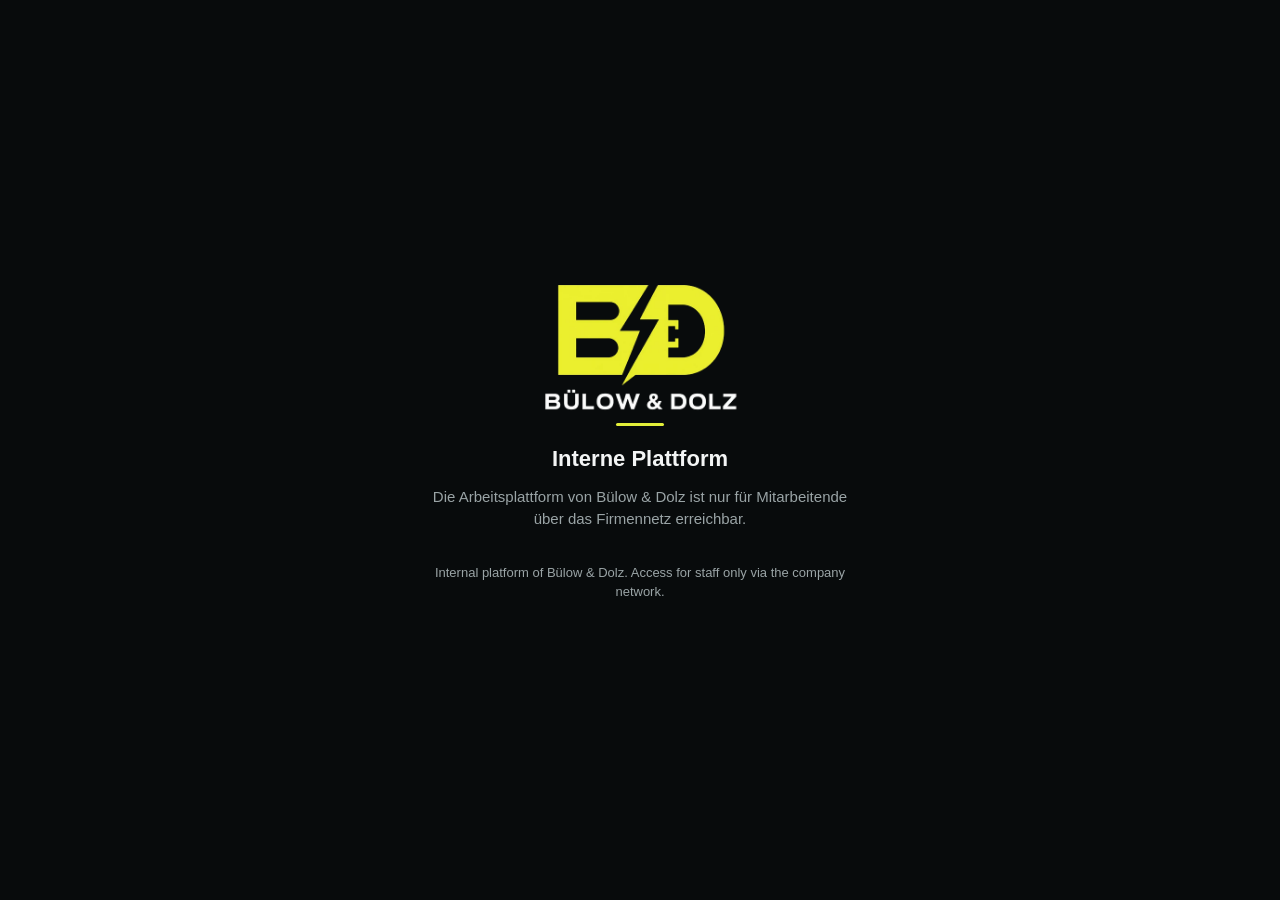
==== commit 46500963: "Replace the public demo with a notice page The browser demo with sample data is retired. GitHub Page" ====
--- a/index.html
+++ b/index.html
@@ -3,226 +3,33 @@
 <head>
   <meta charset="utf-8">
   <meta name="viewport" content="width=device-width, initial-scale=1, viewport-fit=cover">
-  <meta name="theme-color" content="#0c1011">
-  <meta name="description" content="Bülow & Dolz – Web-Demo für Elektrotechnik, Projektorganisation und Installationspartner.">
-  <meta name="bd-release" content="2026-10-01-pull-refresh1">
+  <meta name="theme-color" content="#080b0c">
+  <meta name="robots" content="noindex">
   <title>Bülow & Dolz</title>
-  <link rel="stylesheet" href="features/leads/werkraum.css">
-  <script>
-    try {
-      document.documentElement.dataset.theme = localStorage.getItem('gep-flex-appearance') === 'light' ? 'light' : 'dark';
-    } catch (error) {
-      document.documentElement.dataset.theme = 'dark';
-    }
-  </script>
-  <link rel="stylesheet" href="design-system/legacy.css?v=20261001-mobile-dialogs">
-  <link rel="stylesheet" href="design-system/electrical-brand.css">
-  <link rel="stylesheet" href="features/dashboard/workspace.css?v=20261001-retina">
-  <link rel="stylesheet" href="features/dashboard/workspace-arrange.css?v=20261001">
-  <link rel="stylesheet" href="features/dashboard/workspace-focus.css?v=20261001">
-  <link rel="stylesheet" href="app/mobile-home-swipe.css?v=20261001-reveal1">
-  <link rel="stylesheet" href="app/home-reveal.css?v=20261001-reveal1">
-  <link rel="stylesheet" href="app/mobile-sidebar.css?v=20261001-grip4">
-  <link rel="stylesheet" href="app/pull-refresh.css?v=20261001">
-  <link rel="stylesheet" href="features/communication/notification-center.css?v=20261001">
-  <link rel="stylesheet" href="core/backend-workspace.css">
+  <link rel="icon" href="favicon.ico" sizes="any">
+  <link rel="icon" type="image/png" sizes="32x32" href="assets/app-icons/favicon-32.png">
+  <link rel="apple-touch-icon" href="apple-touch-icon.png">
+  <meta name="apple-mobile-web-app-title" content="Bülow &amp; Dolz">
+  <style>
+    :root { color-scheme: dark; --bg: #080b0c; --ink: #f3f5f5; --muted: #9aa4a6; --accent: #e2ef39; }
+    * { box-sizing: border-box; }
+    body { margin: 0; min-height: 100vh; min-height: 100dvh; display: grid; place-items: center; padding: 24px 16px; background: var(--bg); color: var(--ink);
+      font-family: -apple-system, BlinkMacSystemFont, "Segoe UI", sans-serif; text-align: center; }
+    main { max-width: 440px; display: grid; justify-items: center; gap: 14px; }
+    img { width: min(260px, 70vw); height: auto; margin: -18% 0 -16%; }
+    h1 { margin: 6px 0 0; font-size: 22px; font-weight: 700; }
+    p { margin: 0; color: var(--muted); font-size: 15px; line-height: 1.5; }
+    .lang { margin-top: 18px; font-size: 13px; }
+    .bar { width: 48px; height: 3px; border-radius: 3px; background: var(--accent); }
+  </style>
 </head>
 <body>
-  <div class="global-language-bar" aria-label="Sprachauswahl">
-    <div class="language-menu-shell">
-      <button class="appearance-toggle" id="appearanceToggle" type="button" aria-label="Helles Design aktivieren" title="Helles Design aktivieren">
-        <span id="appearanceIcon" data-icon="sun"></span>
-      </button>
-      <button class="language-trigger" id="languageMenuButton" type="button" aria-haspopup="menu" aria-expanded="false" aria-controls="languageMenu">
-        <span data-icon="globe"></span>
-        <span class="language-caption" aria-hidden="true">Language</span>
-        <span class="language-trigger-divider" aria-hidden="true"></span>
-        <span class="language-selected-flag" id="languageCurrentFlag" aria-hidden="true">🇩🇪</span>
-        <span id="languageCurrent">Deutsch</span>
-        <span data-icon="chevron-down"></span>
-      </button>
-      <div class="language-options" id="languageMenu" role="menu" hidden>
-        <button class="language-option" type="button" role="menuitemradio" data-language="de"><span class="language-option-name"><span class="language-option-flag" aria-hidden="true">🇩🇪</span>Deutsch</span><span class="language-option-check"></span></button>
-        <button class="language-option" type="button" role="menuitemradio" data-language="en"><span class="language-option-name"><span class="language-option-flag" aria-hidden="true">🇬🇧</span>Englisch</span><span class="language-option-check"></span></button>
-        <button class="language-option" type="button" role="menuitemradio" data-language="pl"><span class="language-option-name"><span class="language-option-flag" aria-hidden="true">🇵🇱</span>Polnisch</span><span class="language-option-check"></span></button>
-        <button class="language-option" type="button" role="menuitemradio" data-language="cs"><span class="language-option-name"><span class="language-option-flag" aria-hidden="true">🇨🇿</span>Tschechisch</span><span class="language-option-check"></span></button>
-        <button class="language-option" type="button" role="menuitemradio" data-language="sk"><span class="language-option-name"><span class="language-option-flag" aria-hidden="true">🇸🇰</span>Slowakisch</span><span class="language-option-check"></span></button>
-        <button class="language-option" type="button" role="menuitemradio" data-language="sl"><span class="language-option-name"><span class="language-option-flag" aria-hidden="true">🇸🇮</span>Slowenisch</span><span class="language-option-check"></span></button>
-        <button class="language-option" type="button" role="menuitemradio" data-language="hu"><span class="language-option-name"><span class="language-option-flag" aria-hidden="true">🇭🇺</span>Ungarisch</span><span class="language-option-check"></span></button>
-        <button class="language-option" type="button" role="menuitemradio" data-language="uk"><span class="language-option-name"><span class="language-option-flag" aria-hidden="true">🇺🇦</span>Ukrainisch</span><span class="language-option-check"></span></button>
-        <button class="language-option" type="button" role="menuitemradio" data-language="ru"><span class="language-option-name"><span class="language-option-flag" aria-hidden="true">🇷🇺</span>Russisch</span><span class="language-option-check"></span></button>
-      </div>
-    </div>
-  </div>
-
-  <div class="setup-gate" id="setupGate">
-    <aside class="setup-brand-panel">
-      <div class="setup-brand">
-        <div class="brand-mark monogram-mark" aria-hidden="true"><img src="buelow-dolz-logo.png" alt="" width="1254" height="1254"></div>
-        <div><strong>Bülow & Dolz</strong><span>Elektrotechnik. Gemeinsam weiter.</span></div>
-      </div>
-      <div class="setup-brand-copy">
-        <span class="eyebrow" style="color:#ffffff">GEMEINSAM STARTEN</span>
-        <h1 class="brand-lockup"><img src="buelow-dolz-logo.png" alt="Bülow & Dolz" width="1254" height="1254"></h1>
-        <p>Für Mitarbeitende von Bülow & Dolz, externe Vertriebspartner und Unternehmen, die Teil unseres Montagenetzwerks werden möchten.</p>
-      </div>
-      <div class="setup-security"><span data-icon="lock"></span> Sicherer Unternehmenszugang · lokal vorbereitet</div>
-    </aside>
-    <main class="setup-panel">
-      <div class="setup-content" id="setupContent"></div>
-    </main>
-  </div>
-
-  <div class="app-shell" id="appShell">
-    <button type="button" class="sidebar-backdrop" id="sidebarBackdrop" aria-label="Navigation schließen" hidden></button>
-    <aside class="sidebar" id="mainSidebar" aria-label="Hauptnavigation">
-      <div class="brand">
-        <div class="brand-mark monogram-mark" aria-hidden="true"><img src="buelow-dolz-logo.png" alt="" width="1254" height="1254"></div>
-        <div>
-          <strong>Bülow & Dolz</strong>
-          <span>Elektrotechnik & Installation</span>
-        </div>
-      </div>
-
-      <nav class="nav-list" aria-label="Arbeitsbereiche">
-        <button class="nav-item active" data-view="dashboard"><span class="nav-icon" data-icon="grid"></span><span>Arbeitsplatz</span></button>
-        <button class="nav-item" data-view="werkraum"><span class="nav-icon" data-icon="briefcase"></span><span>Anfragen</span></button>
-        <button class="nav-item" data-view="control" data-role-nav="internal"><span class="nav-icon" data-icon="layers"></span><span>Projekte</span></button>
-        <button class="nav-item" data-view="projects"><span class="nav-icon" data-icon="layers"></span><span>Meine Projekte</span></button>
-        <button class="nav-item" data-view="acceptance"><span class="nav-icon" data-icon="clipboard-check"></span><span>Abnahmen</span><span class="nav-badge" id="acceptanceBadge">0</span></button>
-        <button class="nav-item" data-view="chats"><span class="nav-icon" data-icon="mail"></span><span>Nachrichten</span><span class="nav-badge" id="chatBadge">0</span></button>
-        <button class="nav-item" data-view="finance"><span class="nav-icon" data-icon="euro"></span><span>Finanzen</span></button>
-        <button class="nav-item" data-view="partners"><span class="nav-icon" data-icon="users"></span><span>Partner</span></button>
-        <button class="nav-item" data-view="marketplace"><span class="nav-icon" data-icon="briefcase"></span><span>Marktplatz</span><span class="nav-badge" id="marketBadge">0</span></button>
-        <button class="nav-item" data-view="onboarding"><span class="nav-icon" data-icon="user-check"></span><span>Onboarding</span><span class="nav-badge" id="onboardingBadge">0%</span></button>
-        <button class="nav-item" data-view="smartops"><span class="nav-icon" data-icon="zap"></span><span>Assistenz</span><span class="nav-badge" id="smartBadge">0</span></button>
-        <button class="nav-item" data-view="imports" data-role-nav="admin"><span class="nav-icon" data-icon="upload"></span><span>Import</span><span class="nav-badge" id="importBadge">0</span></button>
-      </nav>
-
-      <div class="sidebar-footer">
-        <div class="demo-note">Entwicklungsumgebung</div>
-      </div>
-    </aside>
-
-    <section class="main-area">
-      <div class="pull-refresh" id="pullRefresh" role="status" aria-live="polite" aria-atomic="true">
-        <span class="pull-refresh-icon" aria-hidden="true" data-icon="refresh"></span>
-        <span class="pull-refresh-label"></span>
-      </div>
-      <header class="topbar">
-        <button class="mobile-menu" id="mobileMenu" aria-label="Navigation öffnen" aria-controls="mainSidebar" aria-expanded="false">
-          <span data-icon="menu"></span>
-        </button>
-        <div class="topbar-title">
-          <span class="eyebrow" id="pageEyebrow">BÜLOW & DOLZ</span>
-          <h1 id="pageTitle">Partner Cockpit</h1>
-        </div>
-        <div class="topbar-actions">
-          <div class="sync-chip" id="syncStatus" title="Synchronisationsstatus">
-            <span class="sync-dot"></span>
-            <span id="syncStatusText">Verbinde ...</span>
-          </div>
-          <div class="role-control">
-            <label for="roleSelect">Ansicht</label>
-            <select id="roleSelect">
-              <option value="partner">Subunternehmen</option>
-              <option value="admin">Geschäftsführung</option>
-              <option value="finance">Finanzen</option>
-              <option value="pm">Projektmanagement</option>
-              <option value="sales">Externer Vertrieb</option>
-              <option value="quality">Bauleiter / QM</option>
-            </select>
-          </div>
-          <button class="notification-button" id="notificationButton" aria-label="Benachrichtigungen">
-            <span data-icon="bell"></span>
-            <span class="notification-dot" aria-hidden="true" hidden></span>
-          </button>
-          <button class="profile-button" id="profileButton" aria-label="Kontomanagement öffnen" title="Kontomanagement öffnen">
-            <span class="avatar">SK</span>
-            <span class="profile-copy">
-              <strong>SunKraft Instalacje</strong>
-              <span>PL / Berlin</span>
-            </span>
-            <span data-icon="chevron-down"></span>
-          </button>
-        </div>
-      </header>
-
-      <aside class="admin-preview-bar" id="adminPreviewBar" aria-label="Testmodus" hidden>
-        <div><strong id="adminPreviewLabel">Testmodus · Geschäftsführung</strong><small>Lokale Beispieldaten · kein Serverabgleich</small></div>
-        <button class="button outline small" id="endAdminPreview">Test beenden</button>
-      </aside>
-      <main class="content" id="viewRoot" tabindex="-1"></main>
-
-      <nav class="mobile-bottom-nav" aria-label="Mobile Navigation">
-        <button type="button" class="mobile-home-grip" id="mobileHomeGrip" aria-label="Zum Arbeitsplatz" title="Zum Arbeitsplatz">
-          <span aria-hidden="true"></span>
-          <svg class="home-grip-liquid" viewBox="0 0 160 160" aria-hidden="true" focusable="false">
-            <path class="home-grip-neck"></path>
-            <ellipse class="home-grip-anchor" cx="80" cy="120" rx="52" ry="4"></ellipse>
-            <circle class="home-grip-drop" cx="80" cy="94" r="26"></circle>
-          </svg>
-        </button>
-        <button class="mobile-nav-item active" data-view="dashboard"><span data-icon="grid"></span><span>Start</span></button>
-        <button class="mobile-nav-item" data-view="werkraum"><span data-icon="briefcase"></span><span>Anfragen</span></button>
-        <button class="mobile-nav-item" data-view="control"><span data-icon="layers"></span><span>Projekte</span></button>
-        <button class="mobile-nav-item" data-view="projects"><span data-icon="layers"></span><span>Projekte</span></button>
-        <button class="mobile-nav-item" data-view="chats"><span data-icon="mail"></span><span>Nachrichten</span></button>
-        <button class="mobile-nav-item" data-view="finance"><span data-icon="euro"></span><span>Finanzen</span></button>
-      </nav>
-    </section>
-  </div>
-
-  <div class="modal-backdrop" id="modalBackdrop" hidden>
-    <section class="modal" id="modal" role="dialog" aria-modal="true" aria-labelledby="modalTitle">
-      <div class="modal-header">
-        <div>
-          <span class="eyebrow" id="modalEyebrow">BÜLOW & DOLZ</span>
-          <h2 id="modalTitle">Details</h2>
-        </div>
-        <button class="icon-button" id="modalClose" aria-label="Dialog schliessen"><span data-icon="x"></span></button>
-      </div>
-      <div class="modal-body" id="modalBody"></div>
-      <div class="modal-footer" id="modalFooter"></div>
-    </section>
-  </div>
-
-  <div class="toast-region" id="toastRegion" aria-live="polite"></div>
-
-  <link rel="stylesheet" href="features/identity/admin-preview.css">
-  <script src="features/identity/admin-preview.js"></script>
-  <script src="core/backend-workspace.js?v=20261001-refresh"></script>
-  <script src="features/leads/werkraum-core.js"></script>
-  <script src="features/leads/werkraum.js"></script>
-  <script src="features/finance/finance.js?v=20261001-reveal1"></script>
-  <script src="design-system/icons.js"></script>
-  <script src="design-system/preferences.js"></script>
-  <script src="core/format.js"></script>
-  <script src="fixtures/demo-data.js"></script>
-  <script src="core/storage.js"></script>
-  <script src="core/sync.js?v=20261001-refresh"></script>
-  <script src="features/onboarding/onboarding.js"></script>
-  <script src="features/projects/scoring.js"></script>
-  <script src="app/router.js?v=20261001-refresh"></script>
-  <script src="features/identity/account.js"></script>
-  <script src="features/projects/projects.js"></script>
-  <script src="features/intelligence/intelligence.js"></script>
-  <script src="features/dashboard/dashboard.js?v=20261001-reveal1"></script>
-  <script src="features/dashboard/workspace.js?v=20261001-reveal1"></script>
-  <script src="features/dashboard/workspace-arrange.js?v=20261001"></script>
-  <script src="features/dashboard/workspace-focus.js?v=20261001-reveal1"></script>
-  <script src="features/communication/messages.js"></script>
-  <script src="features/quality/quality.js?v=20261001-reveal1"></script>
-  <script src="design-system/components.js"></script>
-  <script src="features/projects/marketplace.js"></script>
-  <script src="features/partners/partners.js"></script>
-  <script src="features/communication/notification-model.js?v=20261001"></script>
-  <script src="features/communication/notifications.js?v=20261001-reveal1"></script>
-  <script src="app/home-reveal.js?v=20261001-reveal1"></script>
-  <script src="app/mobile-home-swipe.js?v=20261001-refresh"></script>
-  <script src="app/sidebar-liquid.js?v=20261001-glass1"></script>
-  <script src="app/mobile-sidebar.js?v=20261001-grip4"></script>
-  <script src="app/pull-refresh.js?v=20261001"></script>
-  <script src="app/bootstrap.js?v=20261001-refresh"></script>
+  <main>
+    <img src="logo.webp" width="560" height="560" alt="Bülow &amp; Dolz – Elektrotechnik">
+    <span class="bar" aria-hidden="true"></span>
+    <h1>Interne Plattform</h1>
+    <p>Die Arbeitsplattform von Bülow &amp; Dolz ist nur für Mitarbeitende über das Firmennetz erreichbar.</p>
+    <p class="lang" lang="en">Internal platform of Bülow &amp; Dolz. Access for staff only via the company network.</p>
+  </main>
 </body>
 </html>
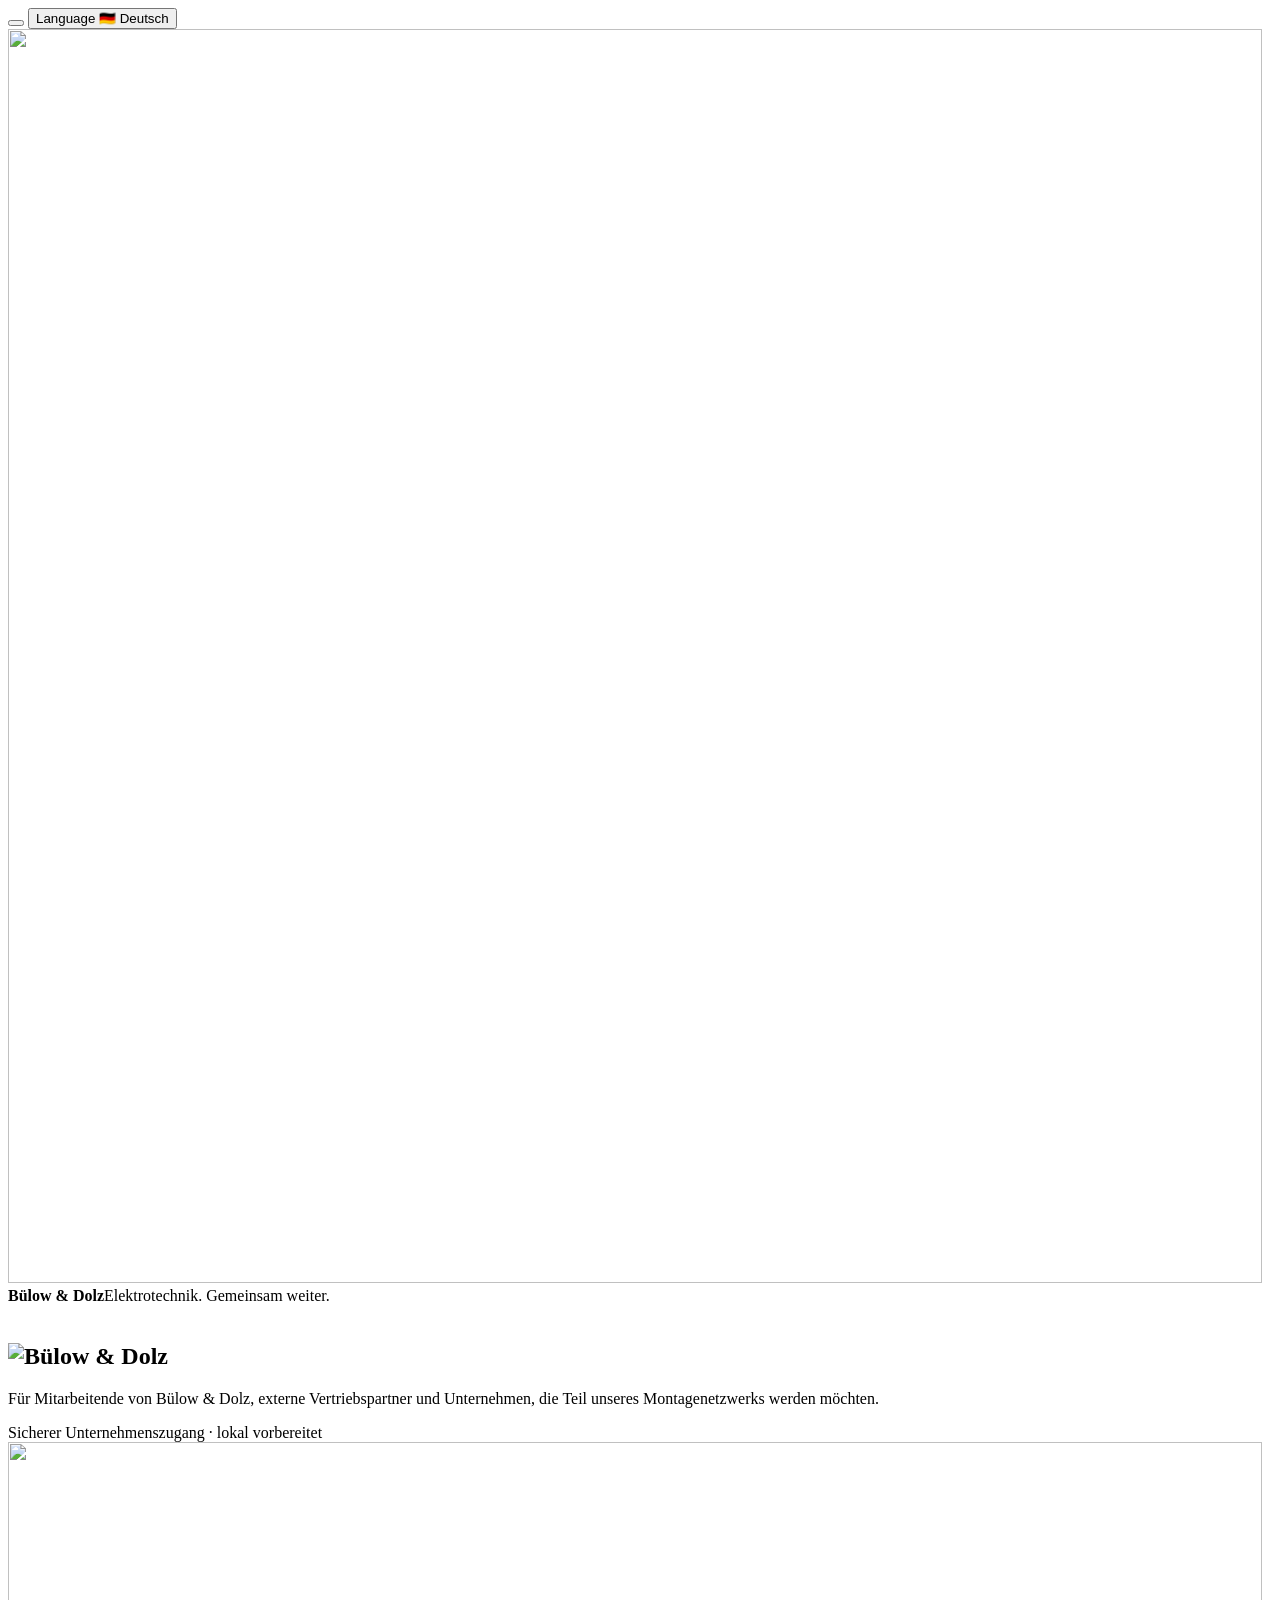
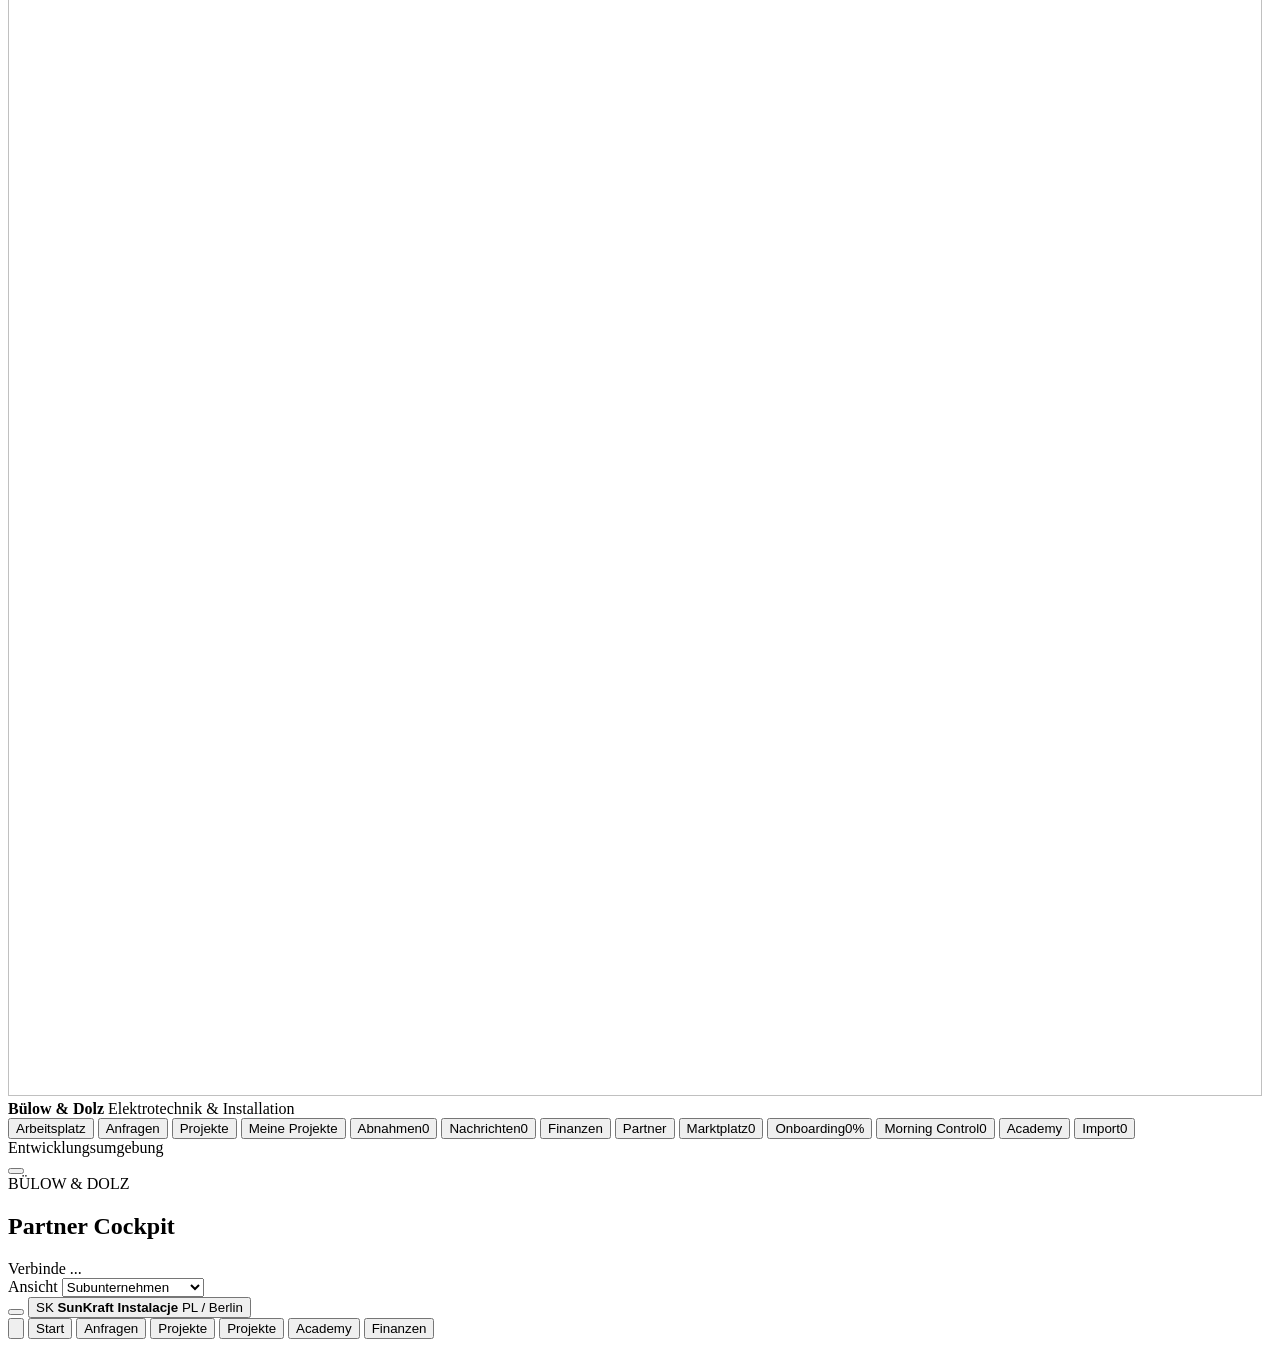
==== commit 925a677a: "Revert "Keep assistant button clear of primary actions" This reverts commit 43183640c35a126be85b4d9f" ====
--- a/index.html
+++ b/index.html
@@ -3,33 +3,265 @@
 <head>
   <meta charset="utf-8">
   <meta name="viewport" content="width=device-width, initial-scale=1, viewport-fit=cover">
-  <meta name="theme-color" content="#080b0c">
-  <meta name="robots" content="noindex">
+  <meta name="theme-color" content="#0c1011">
+  <meta name="description" content="Bülow & Dolz – Web-Demo für Elektrotechnik, Projektorganisation und Installationspartner.">
+  <meta name="bd-release" content="2026-10-01-pull-refresh1">
   <title>Bülow & Dolz</title>
-  <link rel="icon" href="favicon.ico" sizes="any">
-  <link rel="icon" type="image/png" sizes="32x32" href="assets/app-icons/favicon-32.png">
-  <link rel="apple-touch-icon" href="apple-touch-icon.png">
-  <meta name="apple-mobile-web-app-title" content="Bülow &amp; Dolz">
-  <style>
-    :root { color-scheme: dark; --bg: #080b0c; --ink: #f3f5f5; --muted: #9aa4a6; --accent: #e2ef39; }
-    * { box-sizing: border-box; }
-    body { margin: 0; min-height: 100vh; min-height: 100dvh; display: grid; place-items: center; padding: 24px 16px; background: var(--bg); color: var(--ink);
-      font-family: -apple-system, BlinkMacSystemFont, "Segoe UI", sans-serif; text-align: center; }
-    main { max-width: 440px; display: grid; justify-items: center; gap: 14px; }
-    img { width: min(260px, 70vw); height: auto; margin: -18% 0 -16%; }
-    h1 { margin: 6px 0 0; font-size: 22px; font-weight: 700; }
-    p { margin: 0; color: var(--muted); font-size: 15px; line-height: 1.5; }
-    .lang { margin-top: 18px; font-size: 13px; }
-    .bar { width: 48px; height: 3px; border-radius: 3px; background: var(--accent); }
-  </style>
+  <link rel="stylesheet" href="features/leads/werkraum.css">
+  <script>
+    try {
+      document.documentElement.dataset.theme = localStorage.getItem('gep-flex-appearance') === 'light' ? 'light' : 'dark';
+    } catch (error) {
+      document.documentElement.dataset.theme = 'dark';
+    }
+  </script>
+  <link rel="stylesheet" href="design-system/legacy.css?v=20261001-mobile-dialogs">
+  <link rel="stylesheet" href="design-system/electrical-brand.css">
+  <link rel="stylesheet" href="features/dashboard/workspace.css?v=20261005-apps">
+  <link rel="stylesheet" href="features/dashboard/workspace-arrange.css?v=20261001">
+  <link rel="stylesheet" href="features/dashboard/workspace-focus.css?v=20261001">
+  <link rel="stylesheet" href="features/intelligence/assistant.css?v=20261005b">
+  <link rel="stylesheet" href="features/academy/academy.css?v=20261005">
+  <link rel="stylesheet" href="app/mobile-home-swipe.css?v=20261005-house">
+  <link rel="stylesheet" href="app/home-reveal.css?v=20261001-reveal1">
+  <link rel="stylesheet" href="app/mobile-sidebar.css?v=20261001-grip4">
+  <link rel="stylesheet" href="app/pull-refresh.css?v=20261001">
+  <link rel="stylesheet" href="features/communication/notification-center.css?v=20261005-ios6">
+  <link rel="stylesheet" href="core/backend-workspace.css">
+  <link rel="stylesheet" href="features/quality/acceptance-server.css?v=20261004">
+  <link rel="stylesheet" href="features/projects/orders.css?v=20261004-test">
+  <link rel="stylesheet" href="features/projects/project-ring.css?v=20261005e">
+  <link rel="stylesheet" href="features/projects/schedule.css?v=20261005">
+  <link rel="stylesheet" href="features/projects/customers.css?v=20261005">
+  <link rel="stylesheet" href="features/quality/instruments.css?v=20261005">
+  <link rel="stylesheet" href="features/execution/timesheet.css?v=20261005b">
 </head>
 <body>
-  <main>
-    <img src="logo.webp" width="560" height="560" alt="Bülow &amp; Dolz – Elektrotechnik">
-    <span class="bar" aria-hidden="true"></span>
-    <h1>Interne Plattform</h1>
-    <p>Die Arbeitsplattform von Bülow &amp; Dolz ist nur für Mitarbeitende über das Firmennetz erreichbar.</p>
-    <p class="lang" lang="en">Internal platform of Bülow &amp; Dolz. Access for staff only via the company network.</p>
-  </main>
+  <div class="global-language-bar" aria-label="Sprachauswahl">
+    <div class="language-menu-shell">
+      <button class="appearance-toggle" id="appearanceToggle" type="button" aria-label="Helles Design aktivieren" title="Helles Design aktivieren">
+        <span id="appearanceIcon" data-icon="sun"></span>
+      </button>
+      <button class="language-trigger" id="languageMenuButton" type="button" aria-haspopup="menu" aria-expanded="false" aria-controls="languageMenu">
+        <span data-icon="globe"></span>
+        <span class="language-caption" aria-hidden="true">Language</span>
+        <span class="language-trigger-divider" aria-hidden="true"></span>
+        <span class="language-selected-flag" id="languageCurrentFlag" aria-hidden="true">🇩🇪</span>
+        <span id="languageCurrent">Deutsch</span>
+        <span data-icon="chevron-down"></span>
+      </button>
+      <div class="language-options" id="languageMenu" role="menu" hidden>
+        <button class="language-option" type="button" role="menuitemradio" data-language="de"><span class="language-option-name"><span class="language-option-flag" aria-hidden="true">🇩🇪</span>Deutsch</span><span class="language-option-check"></span></button>
+        <button class="language-option" type="button" role="menuitemradio" data-language="en"><span class="language-option-name"><span class="language-option-flag" aria-hidden="true">🇬🇧</span>English</span><span class="language-option-check"></span></button>
+        <button class="language-option" type="button" role="menuitemradio" data-language="pl"><span class="language-option-name"><span class="language-option-flag" aria-hidden="true">🇵🇱</span>Polski</span><span class="language-option-check"></span></button>
+        <button class="language-option" type="button" role="menuitemradio" data-language="cs"><span class="language-option-name"><span class="language-option-flag" aria-hidden="true">🇨🇿</span>Čeština</span><span class="language-option-check"></span></button>
+        <button class="language-option" type="button" role="menuitemradio" data-language="sk"><span class="language-option-name"><span class="language-option-flag" aria-hidden="true">🇸🇰</span>Slovenčina</span><span class="language-option-check"></span></button>
+        <button class="language-option" type="button" role="menuitemradio" data-language="sl"><span class="language-option-name"><span class="language-option-flag" aria-hidden="true">🇸🇮</span>Slovenščina</span><span class="language-option-check"></span></button>
+        <button class="language-option" type="button" role="menuitemradio" data-language="hu"><span class="language-option-name"><span class="language-option-flag" aria-hidden="true">🇭🇺</span>Magyar</span><span class="language-option-check"></span></button>
+        <button class="language-option" type="button" role="menuitemradio" data-language="uk"><span class="language-option-name"><span class="language-option-flag" aria-hidden="true">🇺🇦</span>Українська</span><span class="language-option-check"></span></button>
+        <button class="language-option" type="button" role="menuitemradio" data-language="ru"><span class="language-option-name"><span class="language-option-flag" aria-hidden="true">🇷🇺</span>Русский</span><span class="language-option-check"></span></button>
+      </div>
+    </div>
+  </div>
+
+  <div class="setup-gate" id="setupGate">
+    <aside class="setup-brand-panel">
+      <div class="setup-brand">
+        <div class="brand-mark monogram-mark" aria-hidden="true"><img src="buelow-dolz-logo.png" alt="" width="1254" height="1254"></div>
+        <div><strong>Bülow & Dolz</strong><span>Elektrotechnik. Gemeinsam weiter.</span></div>
+      </div>
+      <div class="setup-brand-copy">
+        <span class="eyebrow" style="color:#ffffff">GEMEINSAM STARTEN</span>
+        <h1 class="brand-lockup"><img src="buelow-dolz-logo.png" alt="Bülow & Dolz" width="1254" height="1254"></h1>
+        <p>Für Mitarbeitende von Bülow & Dolz, externe Vertriebspartner und Unternehmen, die Teil unseres Montagenetzwerks werden möchten.</p>
+      </div>
+      <div class="setup-security"><span data-icon="lock"></span> Sicherer Unternehmenszugang · lokal vorbereitet</div>
+    </aside>
+    <main class="setup-panel">
+      <div class="setup-content" id="setupContent"></div>
+    </main>
+  </div>
+
+  <div class="app-shell" id="appShell">
+    <button type="button" class="sidebar-backdrop" id="sidebarBackdrop" aria-label="Navigation schließen" hidden></button>
+    <aside class="sidebar" id="mainSidebar" aria-label="Hauptnavigation">
+      <div class="brand">
+        <div class="brand-mark monogram-mark" aria-hidden="true"><img src="buelow-dolz-logo.png" alt="" width="1254" height="1254"></div>
+        <div>
+          <strong>Bülow & Dolz</strong>
+          <span>Elektrotechnik & Installation</span>
+        </div>
+      </div>
+
+      <nav class="nav-list" aria-label="Arbeitsbereiche">
+        <button class="nav-item active" data-view="dashboard"><span class="nav-icon" data-icon="grid"></span><span data-i18n="Arbeitsplatz">Arbeitsplatz</span></button>
+        <button class="nav-item" data-view="werkraum"><span class="nav-icon" data-icon="briefcase"></span><span data-i18n="Anfragen">Anfragen</span></button>
+        <button class="nav-item" data-view="control" data-role-nav="internal"><span class="nav-icon" data-icon="layers"></span><span data-i18n="Projekte">Projekte</span></button>
+        <button class="nav-item" data-view="schedule" hidden><span class="nav-icon" data-icon="calendar"></span><span data-i18n="Einsatzplan">Einsatzplan</span></button>
+        <button class="nav-item" data-view="time" hidden><span class="nav-icon" data-icon="clock"></span><span data-i18n="Arbeitszeit">Arbeitszeit</span></button>
+        <button class="nav-item" data-view="customers" hidden><span class="nav-icon" data-icon="users"></span><span data-i18n="Kunden">Kunden</span></button>
+        <button class="nav-item" data-view="orders" hidden><span class="nav-icon" data-icon="hard-hat"></span><span data-i18n="Aufträge">Aufträge</span></button>
+        <button class="nav-item" data-view="projects"><span class="nav-icon" data-icon="layers"></span><span data-i18n="Meine Projekte">Meine Projekte</span></button>
+        <button class="nav-item" data-view="acceptance"><span class="nav-icon" data-icon="clipboard-check"></span><span data-i18n="Abnahmen">Abnahmen</span><span class="nav-badge" id="acceptanceBadge">0</span></button>
+        <button class="nav-item" data-view="chats"><span class="nav-icon" data-icon="mail"></span><span data-i18n="Nachrichten">Nachrichten</span><span class="nav-badge" id="chatBadge">0</span></button>
+        <button class="nav-item" data-view="finance"><span class="nav-icon" data-icon="euro"></span><span data-i18n="Finanzen">Finanzen</span></button>
+        <button class="nav-item" data-view="partners"><span class="nav-icon" data-icon="users"></span><span data-i18n="Partner">Partner</span></button>
+        <button class="nav-item" data-view="marketplace"><span class="nav-icon" data-icon="briefcase"></span><span data-i18n="Marktplatz">Marktplatz</span><span class="nav-badge" id="marketBadge">0</span></button>
+        <button class="nav-item" data-view="onboarding"><span class="nav-icon" data-icon="user-check"></span><span data-i18n="Onboarding">Onboarding</span><span class="nav-badge" id="onboardingBadge">0%</span></button>
+        <button class="nav-item" data-view="smartops"><span class="nav-icon" data-icon="bar-chart"></span><span data-i18n="Morning Control">Morning Control</span><span class="nav-badge" id="smartBadge">0</span></button>
+        <button class="nav-item" data-view="instruments" hidden><span class="nav-icon" data-icon="gauge"></span><span data-i18n="Prüfmittel">Prüfmittel</span></button>
+        <button class="nav-item" data-view="academy"><span class="nav-icon" data-icon="book"></span><span data-i18n="Academy">Academy</span></button>
+        <button class="nav-item" data-view="imports" data-role-nav="admin"><span class="nav-icon" data-icon="upload"></span><span data-i18n="Import">Import</span><span class="nav-badge" id="importBadge">0</span></button>
+      </nav>
+
+      <div class="sidebar-footer">
+        <div class="demo-note">Entwicklungsumgebung</div>
+      </div>
+    </aside>
+
+    <section class="main-area">
+      <div class="pull-refresh" id="pullRefresh" role="status" aria-live="polite" aria-atomic="true">
+        <span class="pull-refresh-icon" aria-hidden="true" data-icon="refresh"></span>
+        <span class="pull-refresh-label"></span>
+      </div>
+      <header class="topbar">
+        <button class="mobile-menu" id="mobileMenu" aria-label="Navigation öffnen" aria-controls="mainSidebar" aria-expanded="false">
+          <span data-icon="menu"></span>
+        </button>
+        <div class="topbar-title">
+          <span class="eyebrow" id="pageEyebrow">BÜLOW & DOLZ</span>
+          <h1 id="pageTitle">Partner Cockpit</h1>
+        </div>
+        <div class="topbar-actions">
+          <div class="sync-chip" id="syncStatus" title="Synchronisationsstatus">
+            <span class="sync-dot"></span>
+            <span id="syncStatusText">Verbinde ...</span>
+          </div>
+          <div class="role-control">
+            <label for="roleSelect" data-i18n="Ansicht">Ansicht</label>
+            <select id="roleSelect">
+              <option value="partner" data-i18n="Subunternehmen">Subunternehmen</option>
+              <option value="admin" data-i18n="Geschäftsführung">Geschäftsführung</option>
+              <option value="finance" data-i18n="Finanzen">Finanzen</option>
+              <option value="pm" data-i18n="Projektmanagement">Projektmanagement</option>
+              <option value="sales" data-i18n="Externer Vertrieb">Externer Vertrieb</option>
+              <option value="quality" data-i18n="Bauleiter / QM">Bauleiter / QM</option>
+            </select>
+          </div>
+          <button class="notification-button" id="notificationButton" aria-label="Benachrichtigungen" data-i18n-label="Benachrichtigungen">
+            <span data-icon="bell"></span>
+            <span class="notification-dot" aria-hidden="true" hidden></span>
+          </button>
+          <button class="profile-button" id="profileButton" aria-label="Kontomanagement öffnen" title="Kontomanagement öffnen">
+            <span class="avatar">SK</span>
+            <span class="profile-copy">
+              <strong>SunKraft Instalacje</strong>
+              <span>PL / Berlin</span>
+            </span>
+            <span data-icon="chevron-down"></span>
+          </button>
+        </div>
+      </header>
+
+      <aside class="admin-preview-bar" id="adminPreviewBar" aria-label="Testmodus" hidden>
+        <div><strong id="adminPreviewLabel">Testmodus · Geschäftsführung</strong><small>Lokale Beispieldaten · kein Serverabgleich</small></div>
+        <button class="button outline small" id="endAdminPreview">Test beenden</button>
+      </aside>
+      <main class="content" id="viewRoot" tabindex="-1"></main>
+
+      <nav class="mobile-bottom-nav" aria-label="Mobile Navigation">
+        <button type="button" class="mobile-back" id="mobileBackButton" aria-label="Zurück" title="Zurück" hidden><span data-icon="arrow-left"></span></button>
+        <button type="button" class="mobile-home-grip" id="mobileHomeGrip" aria-label="Zum Arbeitsplatz" title="Zum Arbeitsplatz">
+          <span aria-hidden="true"></span>
+          <svg class="home-grip-liquid" viewBox="0 0 160 160" aria-hidden="true" focusable="false">
+            <path class="home-grip-neck"></path>
+            <ellipse class="home-grip-anchor" cx="80" cy="120" rx="52" ry="4"></ellipse>
+            <circle class="home-grip-drop" cx="80" cy="94" r="26"></circle>
+            <ellipse class="home-grip-shine" cx="70.6" cy="83.6" rx="7.8" ry="4.7"></ellipse>
+            <g class="home-grip-house" transform="translate(66.3 80.3) scale(1.14)"><path d="m3 11 9-8 9 8"/><path d="M5 10v11h14V10M9 21v-7h6v7"/></g>
+          </svg>
+        </button>
+        <button class="mobile-nav-item active" data-view="dashboard"><span data-icon="grid"></span><span data-i18n="Start">Start</span></button>
+        <button class="mobile-nav-item" data-view="werkraum"><span data-icon="briefcase"></span><span data-i18n="Anfragen">Anfragen</span></button>
+        <button class="mobile-nav-item" data-view="control"><span data-icon="layers"></span><span data-i18n="Projekte">Projekte</span></button>
+        <button class="mobile-nav-item" data-view="projects"><span data-icon="layers"></span><span data-i18n="Projekte">Projekte</span></button>
+        <button class="mobile-nav-item" data-view="academy"><span data-icon="book"></span><span data-i18n="Academy">Academy</span></button>
+        <button class="mobile-nav-item" data-view="finance"><span data-icon="euro"></span><span data-i18n="Finanzen">Finanzen</span></button>
+      </nav>
+    </section>
+  </div>
+
+  <div class="modal-backdrop" id="modalBackdrop" hidden>
+    <section class="modal" id="modal" role="dialog" aria-modal="true" aria-labelledby="modalTitle">
+      <div class="modal-header">
+        <div>
+          <span class="eyebrow" id="modalEyebrow">BÜLOW & DOLZ</span>
+          <h2 id="modalTitle">Details</h2>
+        </div>
+        <button class="icon-button" id="modalClose" aria-label="Dialog schliessen"><span data-icon="x"></span></button>
+      </div>
+      <div class="modal-body" id="modalBody"></div>
+      <div class="modal-footer" id="modalFooter"></div>
+    </section>
+  </div>
+
+  <div class="toast-region" id="toastRegion" aria-live="polite"></div>
+  <!-- Companion (features/intelligence/assistant.js): always reachable, opens a small panel. -->
+  <button type="button" class="assist-fab" id="assistantFab" aria-haspopup="dialog" aria-expanded="false" aria-controls="assistantPanel" aria-label="Assistenz öffnen" hidden>
+    <img src="assets/workspace-icons/retina-v1/assistant-128.webp?v=1" srcset="assets/workspace-icons/retina-v1/assistant-128.webp?v=1 128w, assets/workspace-icons/retina-v1/assistant-256.webp?v=1 256w" sizes="56px" width="56" height="56" alt="" draggable="false">
+    <span class="assist-fab-badge" aria-hidden="true" hidden></span>
+  </button>
+  <section class="assist-panel" id="assistantPanel" role="dialog" aria-modal="false" aria-labelledby="assistantPanelTitle" hidden></section>
+
+  <link rel="stylesheet" href="features/identity/admin-preview.css">
+  <script src="design-system/i18n-uk.js?v=20261005-time"></script>
+  <script src="design-system/i18n.js?v=20261005-ios"></script>
+  <script src="features/identity/admin-preview.js"></script>
+  <script src="core/backend-workspace.js?v=20261004-login"></script>
+  <script src="features/leads/werkraum-core.js"></script>
+  <script src="features/leads/werkraum.js"></script>
+  <script src="features/finance/finance.js?v=20261001-reveal1"></script>
+  <script src="design-system/icons.js?v=20261005-faces"></script>
+  <script src="design-system/preferences.js?v=20261004-uk"></script>
+  <script src="core/format.js"></script>
+  <script src="fixtures/demo-data.js"></script>
+  <script src="core/storage.js"></script>
+  <script src="core/sync.js?v=20261001-refresh"></script>
+  <script src="features/onboarding/onboarding.js"></script>
+  <script src="features/projects/scoring.js"></script>
+  <script src="app/router.js?v=20261005-time"></script>
+  <script src="features/identity/account.js?v=20261004-uk"></script>
+  <script src="features/projects/projects.js"></script>
+  <script src="features/intelligence/intelligence.js?v=20261005-assist"></script>
+  <script src="features/intelligence/assistant.js?v=20261005-time"></script>
+  <script src="features/academy/academy.js?v=20261005"></script>
+  <script src="features/dashboard/dashboard.js?v=20261004-uk"></script>
+  <script src="features/dashboard/workspace.js?v=20261005-apps"></script>
+  <script src="features/dashboard/workspace-arrange.js?v=20261001"></script>
+  <script src="features/dashboard/workspace-focus.js?v=20261004-uk"></script>
+  <script src="features/communication/messages.js"></script>
+  <script src="features/quality/quality.js?v=20261004-abnahme"></script>
+  <script src="features/quality/acceptance-server.js?v=20261004-test"></script>
+  <script src="features/projects/order-load.js?v=20261004"></script>
+  <script src="features/projects/inspection.js?v=20261005-apps"></script>
+  <script src="features/projects/project-ring.js?v=20261005b"></script>
+  <script src="features/projects/orders.js?v=20261005-time"></script>
+  <script src="features/projects/schedule.js?v=20261005b"></script>
+  <script src="features/projects/customers.js?v=20261005"></script>
+  <script src="features/quality/instruments.js?v=20261005"></script>
+  <script src="features/execution/timesheet.js?v=20261005b"></script>
+  <script src="design-system/components.js?v=20261005-ios"></script>
+  <script src="features/projects/marketplace.js"></script>
+  <script src="features/partners/partners.js"></script>
+  <script src="features/communication/notification-model.js?v=20261005-time"></script>
+  <script src="features/communication/notifications.js?v=20261005-time"></script>
+  <script src="features/communication/notification-gestures.js?v=20261005b"></script>
+  <script src="app/home-reveal.js?v=20261001-reveal1"></script>
+  <script src="app/mobile-home-swipe.js?v=20261005-house"></script>
+  <script src="app/mobile-back.js?v=20261004"></script>
+  <script src="app/sidebar-liquid.js?v=20261001-glass1"></script>
+  <script src="app/mobile-sidebar.js?v=20261001-grip4"></script>
+  <script src="app/pull-refresh.js?v=20261004"></script>
+  <script src="app/bootstrap.js?v=20261005-time"></script>
 </body>
 </html>
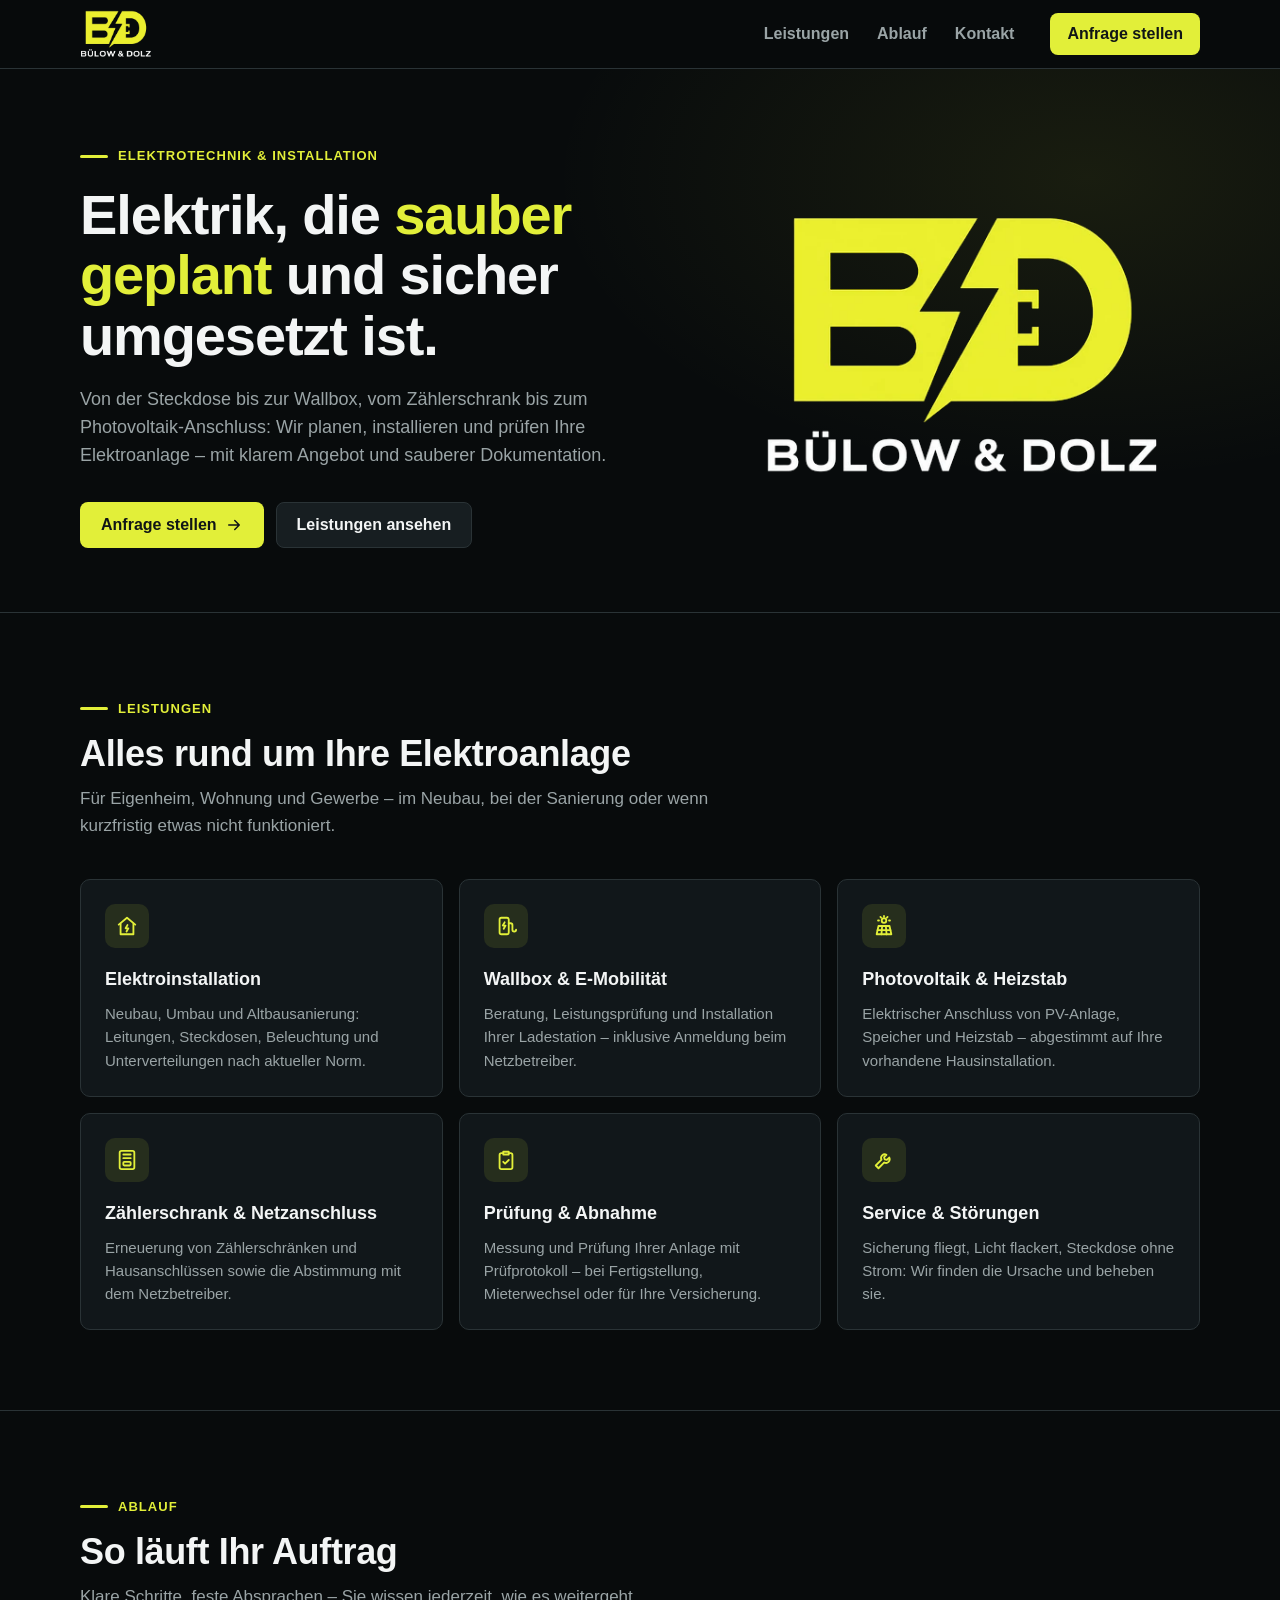
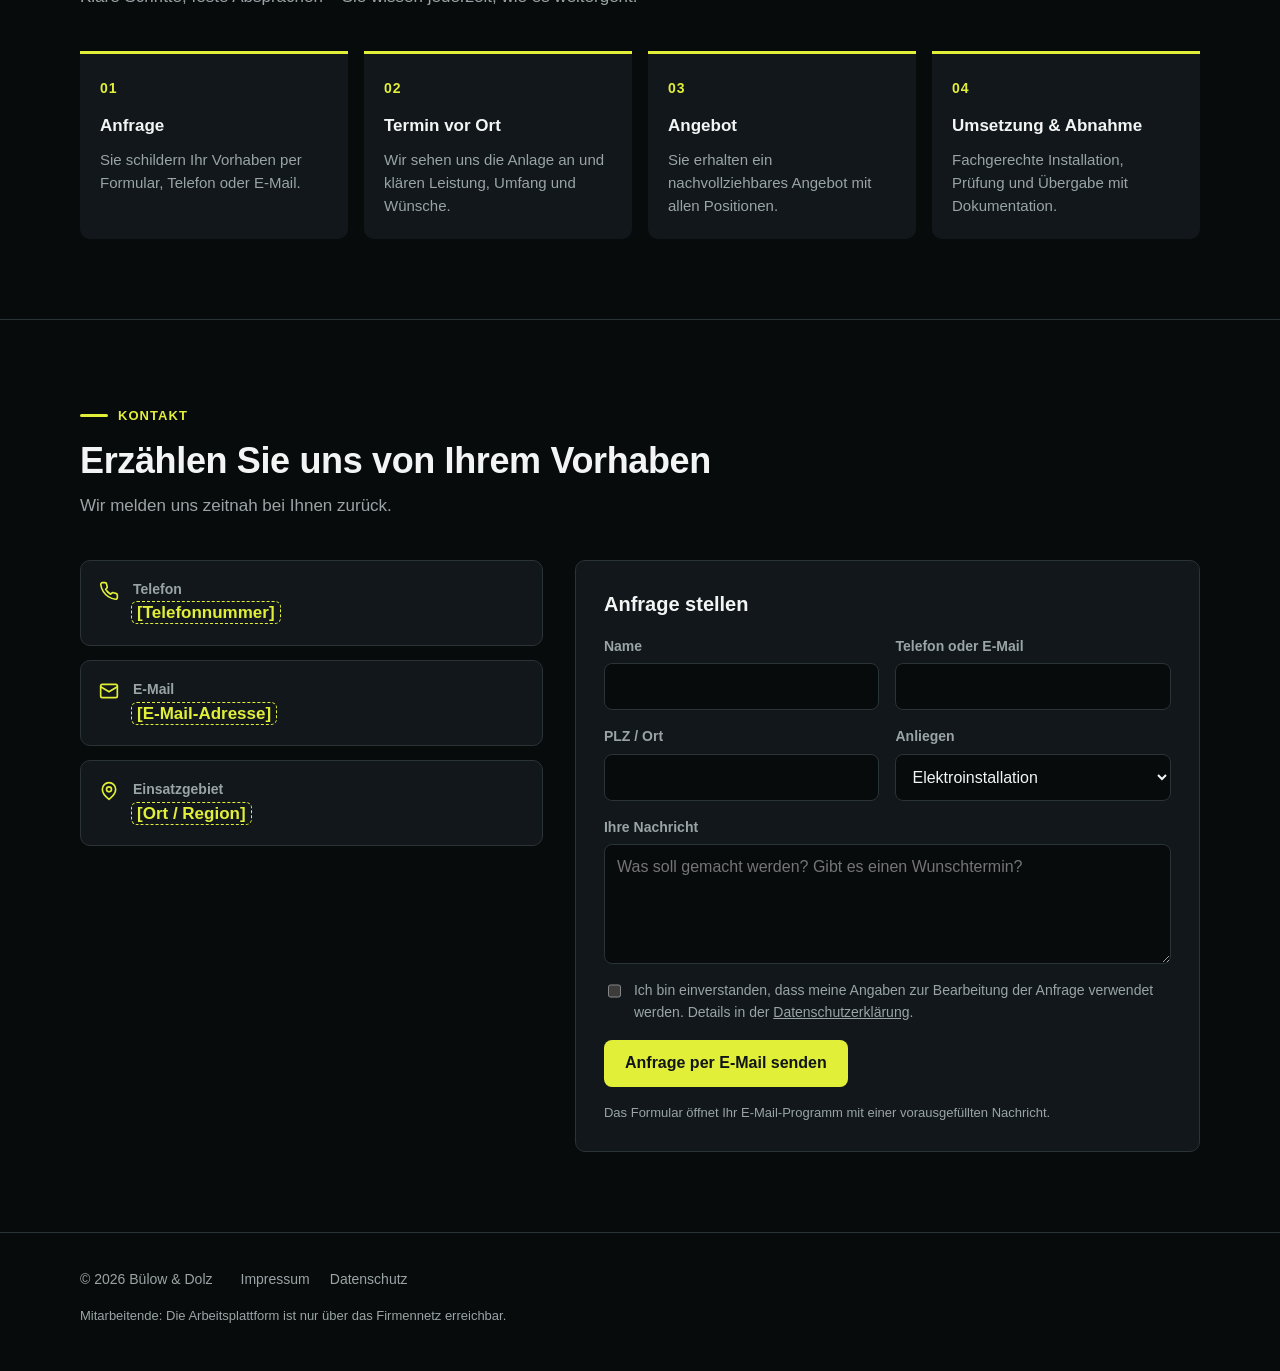
==== commit e2c6ada2: "Add customer website in the notice page's design Replaces the staff notice with a public site for cu" ====
--- a/index.html
+++ b/index.html
@@ -3,265 +3,178 @@
 <head>
   <meta charset="utf-8">
   <meta name="viewport" content="width=device-width, initial-scale=1, viewport-fit=cover">
-  <meta name="theme-color" content="#0c1011">
-  <meta name="description" content="Bülow & Dolz – Web-Demo für Elektrotechnik, Projektorganisation und Installationspartner.">
-  <meta name="bd-release" content="2026-10-01-pull-refresh1">
-  <title>Bülow & Dolz</title>
-  <link rel="stylesheet" href="features/leads/werkraum.css">
-  <script>
-    try {
-      document.documentElement.dataset.theme = localStorage.getItem('gep-flex-appearance') === 'light' ? 'light' : 'dark';
-    } catch (error) {
-      document.documentElement.dataset.theme = 'dark';
-    }
-  </script>
-  <link rel="stylesheet" href="design-system/legacy.css?v=20261001-mobile-dialogs">
-  <link rel="stylesheet" href="design-system/electrical-brand.css">
-  <link rel="stylesheet" href="features/dashboard/workspace.css?v=20261005-apps">
-  <link rel="stylesheet" href="features/dashboard/workspace-arrange.css?v=20261001">
-  <link rel="stylesheet" href="features/dashboard/workspace-focus.css?v=20261001">
-  <link rel="stylesheet" href="features/intelligence/assistant.css?v=20261005b">
-  <link rel="stylesheet" href="features/academy/academy.css?v=20261005">
-  <link rel="stylesheet" href="app/mobile-home-swipe.css?v=20261005-house">
-  <link rel="stylesheet" href="app/home-reveal.css?v=20261001-reveal1">
-  <link rel="stylesheet" href="app/mobile-sidebar.css?v=20261001-grip4">
-  <link rel="stylesheet" href="app/pull-refresh.css?v=20261001">
-  <link rel="stylesheet" href="features/communication/notification-center.css?v=20261005-ios6">
-  <link rel="stylesheet" href="core/backend-workspace.css">
-  <link rel="stylesheet" href="features/quality/acceptance-server.css?v=20261004">
-  <link rel="stylesheet" href="features/projects/orders.css?v=20261004-test">
-  <link rel="stylesheet" href="features/projects/project-ring.css?v=20261005e">
-  <link rel="stylesheet" href="features/projects/schedule.css?v=20261005">
-  <link rel="stylesheet" href="features/projects/customers.css?v=20261005">
-  <link rel="stylesheet" href="features/quality/instruments.css?v=20261005">
-  <link rel="stylesheet" href="features/execution/timesheet.css?v=20261005b">
+  <meta name="theme-color" content="#080b0c">
+  <!-- Remove noindex once every [placeholder] (class "ph") is replaced with real company data. -->
+  <meta name="robots" content="noindex">
+  <title>Bülow & Dolz – Elektrotechnik & Installation</title>
+  <meta name="description" content="Bülow & Dolz – Elektroinstallation, Wallbox, Photovoltaik-Anschluss, Zählerschrank, Prüfung und Service.">
+  <link rel="icon" href="favicon.ico" sizes="any">
+  <link rel="icon" type="image/png" sizes="32x32" href="assets/app-icons/favicon-32.png">
+  <link rel="apple-touch-icon" href="apple-touch-icon.png">
+  <meta name="apple-mobile-web-app-title" content="Bülow &amp; Dolz">
+  <link rel="stylesheet" href="site.css?v=1">
 </head>
 <body>
-  <div class="global-language-bar" aria-label="Sprachauswahl">
-    <div class="language-menu-shell">
-      <button class="appearance-toggle" id="appearanceToggle" type="button" aria-label="Helles Design aktivieren" title="Helles Design aktivieren">
-        <span id="appearanceIcon" data-icon="sun"></span>
-      </button>
-      <button class="language-trigger" id="languageMenuButton" type="button" aria-haspopup="menu" aria-expanded="false" aria-controls="languageMenu">
-        <span data-icon="globe"></span>
-        <span class="language-caption" aria-hidden="true">Language</span>
-        <span class="language-trigger-divider" aria-hidden="true"></span>
-        <span class="language-selected-flag" id="languageCurrentFlag" aria-hidden="true">🇩🇪</span>
-        <span id="languageCurrent">Deutsch</span>
-        <span data-icon="chevron-down"></span>
-      </button>
-      <div class="language-options" id="languageMenu" role="menu" hidden>
-        <button class="language-option" type="button" role="menuitemradio" data-language="de"><span class="language-option-name"><span class="language-option-flag" aria-hidden="true">🇩🇪</span>Deutsch</span><span class="language-option-check"></span></button>
-        <button class="language-option" type="button" role="menuitemradio" data-language="en"><span class="language-option-name"><span class="language-option-flag" aria-hidden="true">🇬🇧</span>English</span><span class="language-option-check"></span></button>
-        <button class="language-option" type="button" role="menuitemradio" data-language="pl"><span class="language-option-name"><span class="language-option-flag" aria-hidden="true">🇵🇱</span>Polski</span><span class="language-option-check"></span></button>
-        <button class="language-option" type="button" role="menuitemradio" data-language="cs"><span class="language-option-name"><span class="language-option-flag" aria-hidden="true">🇨🇿</span>Čeština</span><span class="language-option-check"></span></button>
-        <button class="language-option" type="button" role="menuitemradio" data-language="sk"><span class="language-option-name"><span class="language-option-flag" aria-hidden="true">🇸🇰</span>Slovenčina</span><span class="language-option-check"></span></button>
-        <button class="language-option" type="button" role="menuitemradio" data-language="sl"><span class="language-option-name"><span class="language-option-flag" aria-hidden="true">🇸🇮</span>Slovenščina</span><span class="language-option-check"></span></button>
-        <button class="language-option" type="button" role="menuitemradio" data-language="hu"><span class="language-option-name"><span class="language-option-flag" aria-hidden="true">🇭🇺</span>Magyar</span><span class="language-option-check"></span></button>
-        <button class="language-option" type="button" role="menuitemradio" data-language="uk"><span class="language-option-name"><span class="language-option-flag" aria-hidden="true">🇺🇦</span>Українська</span><span class="language-option-check"></span></button>
-        <button class="language-option" type="button" role="menuitemradio" data-language="ru"><span class="language-option-name"><span class="language-option-flag" aria-hidden="true">🇷🇺</span>Русский</span><span class="language-option-check"></span></button>
+  <a class="skip" href="#inhalt">Zum Inhalt springen</a>
+
+  <header class="site-header">
+    <div class="wrap">
+      <a href="#" class="logo" aria-label="Bülow &amp; Dolz – Startseite"><img src="logo.webp" width="560" height="560" alt=""></a>
+      <nav class="site-nav" aria-label="Hauptnavigation">
+        <a href="#leistungen">Leistungen</a>
+        <a href="#ablauf">Ablauf</a>
+        <a href="#kontakt">Kontakt</a>
+      </nav>
+      <a class="button primary" href="#anfrage">Anfrage stellen</a>
+    </div>
+  </header>
+
+  <main id="inhalt">
+    <div class="hero">
+      <div class="wrap">
+        <div>
+          <p class="eyebrow">Elektrotechnik &amp; Installation</p>
+          <h1>Elektrik, die <em>sauber geplant</em> und sicher umgesetzt ist.</h1>
+          <p class="lead">Von der Steckdose bis zur Wallbox, vom Zählerschrank bis zum Photovoltaik-Anschluss: Wir planen, installieren und prüfen Ihre Elektroanlage – mit klarem Angebot und sauberer Dokumentation.</p>
+          <div class="hero-actions">
+            <a class="button primary" href="#anfrage">Anfrage stellen
+              <svg viewBox="0 0 24 24" fill="none" stroke="currentColor" stroke-width="2" stroke-linecap="round" stroke-linejoin="round" aria-hidden="true"><path d="M5 12h14M13 6l6 6-6 6"/></svg>
+            </a>
+            <a class="button" href="#leistungen">Leistungen ansehen</a>
+          </div>
+        </div>
+        <div class="hero-mark logo" aria-hidden="true"><img src="logo.webp" width="560" height="560" alt=""></div>
       </div>
     </div>
-  </div>
 
-  <div class="setup-gate" id="setupGate">
-    <aside class="setup-brand-panel">
-      <div class="setup-brand">
-        <div class="brand-mark monogram-mark" aria-hidden="true"><img src="buelow-dolz-logo.png" alt="" width="1254" height="1254"></div>
-        <div><strong>Bülow & Dolz</strong><span>Elektrotechnik. Gemeinsam weiter.</span></div>
+    <section id="leistungen">
+      <div class="wrap">
+        <div class="section-head">
+          <p class="eyebrow">Leistungen</p>
+          <h2>Alles rund um Ihre Elektroanlage</h2>
+          <p>Für Eigenheim, Wohnung und Gewerbe – im Neubau, bei der Sanierung oder wenn kurzfristig etwas nicht funktioniert.</p>
+        </div>
+        <ul class="services">
+          <li class="service">
+            <span class="icon"><svg viewBox="0 0 24 24" fill="none" stroke="currentColor" stroke-width="2" stroke-linecap="round" stroke-linejoin="round" aria-hidden="true"><path d="M3 10.5 12 3l9 7.5"/><path d="M5 9.5V21h14V9.5"/><path d="m12.5 11-2 3.5h3l-2 3.5"/></svg></span>
+            <h3>Elektroinstallation</h3>
+            <p>Neubau, Umbau und Altbausanierung: Leitungen, Steckdosen, Beleuchtung und Unterverteilungen nach aktueller Norm.</p>
+          </li>
+          <li class="service">
+            <span class="icon"><svg viewBox="0 0 24 24" fill="none" stroke="currentColor" stroke-width="2" stroke-linecap="round" stroke-linejoin="round" aria-hidden="true"><rect x="5" y="3" width="10" height="18" rx="2"/><path d="M15 9h2a2 2 0 0 1 2 2v5a2 2 0 0 0 4 0"/><path d="m10.5 8-2 3.5h3l-2 3.5"/></svg></span>
+            <h3>Wallbox &amp; E-Mobilität</h3>
+            <p>Beratung, Leistungsprüfung und Installation Ihrer Ladestation – inklusive Anmeldung beim Netzbetreiber.</p>
+          </li>
+          <li class="service">
+            <span class="icon"><svg viewBox="0 0 24 24" fill="none" stroke="currentColor" stroke-width="2" stroke-linecap="round" stroke-linejoin="round" aria-hidden="true"><circle cx="12" cy="6" r="2.5"/><path d="M12 1v1M17.5 6h1M5.5 6h1M15.9 2.1l-.7.7M8.8 2.8l-.7-.7"/><path d="M4 21 6 12h12l2 9z"/><path d="M5 16.5h14M10 12l-.8 9M14 12l.8 9"/></svg></span>
+            <h3>Photovoltaik &amp; Heizstab</h3>
+            <p>Elektrischer Anschluss von PV-Anlage, Speicher und Heizstab – abgestimmt auf Ihre vorhandene Hausinstallation.</p>
+          </li>
+          <li class="service">
+            <span class="icon"><svg viewBox="0 0 24 24" fill="none" stroke="currentColor" stroke-width="2" stroke-linecap="round" stroke-linejoin="round" aria-hidden="true"><rect x="4" y="2" width="16" height="20" rx="2"/><path d="M8 6h8M8 10h8"/><rect x="8" y="14" width="8" height="4" rx="1"/></svg></span>
+            <h3>Zählerschrank &amp; Netzanschluss</h3>
+            <p>Erneuerung von Zählerschränken und Hausanschlüssen sowie die Abstimmung mit dem Netzbetreiber.</p>
+          </li>
+          <li class="service">
+            <span class="icon"><svg viewBox="0 0 24 24" fill="none" stroke="currentColor" stroke-width="2" stroke-linecap="round" stroke-linejoin="round" aria-hidden="true"><path d="M9 3h6v3H9z"/><path d="M15 4.5h2A2 2 0 0 1 19 6.5V20a2 2 0 0 1-2 2H7a2 2 0 0 1-2-2V6.5a2 2 0 0 1 2-2h2"/><path d="m9 14 2 2 4-4"/></svg></span>
+            <h3>Prüfung &amp; Abnahme</h3>
+            <p>Messung und Prüfung Ihrer Anlage mit Prüfprotokoll – bei Fertigstellung, Mieterwechsel oder für Ihre Versicherung.</p>
+          </li>
+          <li class="service">
+            <span class="icon"><svg viewBox="0 0 24 24" fill="none" stroke="currentColor" stroke-width="2" stroke-linecap="round" stroke-linejoin="round" aria-hidden="true"><path d="M14.7 6.3a4 4 0 0 0-5.4 5.4L3 18l3 3 6.3-6.3a4 4 0 0 0 5.4-5.4l-2.6 2.6-2.4-.6-.6-2.4z"/></svg></span>
+            <h3>Service &amp; Störungen</h3>
+            <p>Sicherung fliegt, Licht flackert, Steckdose ohne Strom: Wir finden die Ursache und beheben sie.</p>
+          </li>
+        </ul>
       </div>
-      <div class="setup-brand-copy">
-        <span class="eyebrow" style="color:#ffffff">GEMEINSAM STARTEN</span>
-        <h1 class="brand-lockup"><img src="buelow-dolz-logo.png" alt="Bülow & Dolz" width="1254" height="1254"></h1>
-        <p>Für Mitarbeitende von Bülow & Dolz, externe Vertriebspartner und Unternehmen, die Teil unseres Montagenetzwerks werden möchten.</p>
+    </section>
+
+    <section id="ablauf">
+      <div class="wrap">
+        <div class="section-head">
+          <p class="eyebrow">Ablauf</p>
+          <h2>So läuft Ihr Auftrag</h2>
+          <p>Klare Schritte, feste Absprachen – Sie wissen jederzeit, wie es weitergeht.</p>
+        </div>
+        <ol class="steps">
+          <li class="step"><h3>Anfrage</h3><p>Sie schildern Ihr Vorhaben per Formular, Telefon oder E-Mail.</p></li>
+          <li class="step"><h3>Termin vor Ort</h3><p>Wir sehen uns die Anlage an und klären Leistung, Umfang und Wünsche.</p></li>
+          <li class="step"><h3>Angebot</h3><p>Sie erhalten ein nachvollziehbares Angebot mit allen Positionen.</p></li>
+          <li class="step"><h3>Umsetzung &amp; Abnahme</h3><p>Fachgerechte Installation, Prüfung und Übergabe mit Dokumentation.</p></li>
+        </ol>
       </div>
-      <div class="setup-security"><span data-icon="lock"></span> Sicherer Unternehmenszugang · lokal vorbereitet</div>
-    </aside>
-    <main class="setup-panel">
-      <div class="setup-content" id="setupContent"></div>
-    </main>
-  </div>
+    </section>
 
-  <div class="app-shell" id="appShell">
-    <button type="button" class="sidebar-backdrop" id="sidebarBackdrop" aria-label="Navigation schließen" hidden></button>
-    <aside class="sidebar" id="mainSidebar" aria-label="Hauptnavigation">
-      <div class="brand">
-        <div class="brand-mark monogram-mark" aria-hidden="true"><img src="buelow-dolz-logo.png" alt="" width="1254" height="1254"></div>
-        <div>
-          <strong>Bülow & Dolz</strong>
-          <span>Elektrotechnik & Installation</span>
+    <section id="kontakt">
+      <div class="wrap">
+        <div class="section-head">
+          <p class="eyebrow">Kontakt</p>
+          <h2>Erzählen Sie uns von Ihrem Vorhaben</h2>
+          <p>Wir melden uns zeitnah bei Ihnen zurück.</p>
+        </div>
+        <div class="contact">
+          <ul class="contact-info">
+            <li>
+              <svg viewBox="0 0 24 24" fill="none" stroke="currentColor" stroke-width="2" stroke-linecap="round" stroke-linejoin="round" aria-hidden="true"><path d="M22 16.9v3a2 2 0 0 1-2.2 2 19.8 19.8 0 0 1-8.6-3.1 19.5 19.5 0 0 1-6-6A19.8 19.8 0 0 1 2.1 4.2 2 2 0 0 1 4.1 2h3a2 2 0 0 1 2 1.7c.1 1 .4 1.9.7 2.8a2 2 0 0 1-.5 2.1L8 9.9a16 16 0 0 0 6 6l1.3-1.3a2 2 0 0 1 2.1-.4c.9.3 1.8.6 2.8.7a2 2 0 0 1 1.7 2z"/></svg>
+              <div><strong>Telefon</strong><span class="ph">[Telefonnummer]</span></div>
+            </li>
+            <li>
+              <svg viewBox="0 0 24 24" fill="none" stroke="currentColor" stroke-width="2" stroke-linecap="round" stroke-linejoin="round" aria-hidden="true"><rect x="2" y="4" width="20" height="16" rx="2"/><path d="m22 7-10 6L2 7"/></svg>
+              <div><strong>E-Mail</strong><span class="ph">[E-Mail-Adresse]</span></div>
+            </li>
+            <li>
+              <svg viewBox="0 0 24 24" fill="none" stroke="currentColor" stroke-width="2" stroke-linecap="round" stroke-linejoin="round" aria-hidden="true"><path d="M20 10c0 6-8 12-8 12s-8-6-8-12a8 8 0 0 1 16 0z"/><circle cx="12" cy="10" r="3"/></svg>
+              <div><strong>Einsatzgebiet</strong><span class="ph">[Ort / Region]</span></div>
+            </li>
+          </ul>
+
+          <form class="request" id="anfrage" novalidate>
+            <h3>Anfrage stellen</h3>
+            <div class="field"><label for="f-name">Name</label><input id="f-name" name="name" autocomplete="name" required></div>
+            <div class="field"><label for="f-contact">Telefon oder E-Mail</label><input id="f-contact" name="contact" autocomplete="email" required></div>
+            <div class="field"><label for="f-place">PLZ / Ort</label><input id="f-place" name="place" autocomplete="postal-code"></div>
+            <div class="field"><label for="f-topic">Anliegen</label>
+              <select id="f-topic" name="topic">
+                <option>Elektroinstallation</option>
+                <option>Wallbox &amp; E-Mobilität</option>
+                <option>Photovoltaik &amp; Heizstab</option>
+                <option>Zählerschrank &amp; Netzanschluss</option>
+                <option>Prüfung &amp; Abnahme</option>
+                <option>Service &amp; Störung</option>
+                <option>Sonstiges</option>
+              </select>
+            </div>
+            <div class="field wide"><label for="f-message">Ihre Nachricht</label><textarea id="f-message" name="message" required placeholder="Was soll gemacht werden? Gibt es einen Wunschtermin?"></textarea></div>
+            <label class="consent"><input type="checkbox" name="consent" required><span>Ich bin einverstanden, dass meine Angaben zur Bearbeitung der Anfrage verwendet werden. Details in der <a href="datenschutz.html">Datenschutzerklärung</a>.</span></label>
+            <button class="button primary" type="submit">Anfrage per E-Mail senden</button>
+            <p class="request-note" id="request-note" role="status">Das Formular öffnet Ihr E-Mail-Programm mit einer vorausgefüllten Nachricht.</p>
+          </form>
         </div>
       </div>
+    </section>
+  </main>
 
-      <nav class="nav-list" aria-label="Arbeitsbereiche">
-        <button class="nav-item active" data-view="dashboard"><span class="nav-icon" data-icon="grid"></span><span data-i18n="Arbeitsplatz">Arbeitsplatz</span></button>
-        <button class="nav-item" data-view="werkraum"><span class="nav-icon" data-icon="briefcase"></span><span data-i18n="Anfragen">Anfragen</span></button>
-        <button class="nav-item" data-view="control" data-role-nav="internal"><span class="nav-icon" data-icon="layers"></span><span data-i18n="Projekte">Projekte</span></button>
-        <button class="nav-item" data-view="schedule" hidden><span class="nav-icon" data-icon="calendar"></span><span data-i18n="Einsatzplan">Einsatzplan</span></button>
-        <button class="nav-item" data-view="time" hidden><span class="nav-icon" data-icon="clock"></span><span data-i18n="Arbeitszeit">Arbeitszeit</span></button>
-        <button class="nav-item" data-view="customers" hidden><span class="nav-icon" data-icon="users"></span><span data-i18n="Kunden">Kunden</span></button>
-        <button class="nav-item" data-view="orders" hidden><span class="nav-icon" data-icon="hard-hat"></span><span data-i18n="Aufträge">Aufträge</span></button>
-        <button class="nav-item" data-view="projects"><span class="nav-icon" data-icon="layers"></span><span data-i18n="Meine Projekte">Meine Projekte</span></button>
-        <button class="nav-item" data-view="acceptance"><span class="nav-icon" data-icon="clipboard-check"></span><span data-i18n="Abnahmen">Abnahmen</span><span class="nav-badge" id="acceptanceBadge">0</span></button>
-        <button class="nav-item" data-view="chats"><span class="nav-icon" data-icon="mail"></span><span data-i18n="Nachrichten">Nachrichten</span><span class="nav-badge" id="chatBadge">0</span></button>
-        <button class="nav-item" data-view="finance"><span class="nav-icon" data-icon="euro"></span><span data-i18n="Finanzen">Finanzen</span></button>
-        <button class="nav-item" data-view="partners"><span class="nav-icon" data-icon="users"></span><span data-i18n="Partner">Partner</span></button>
-        <button class="nav-item" data-view="marketplace"><span class="nav-icon" data-icon="briefcase"></span><span data-i18n="Marktplatz">Marktplatz</span><span class="nav-badge" id="marketBadge">0</span></button>
-        <button class="nav-item" data-view="onboarding"><span class="nav-icon" data-icon="user-check"></span><span data-i18n="Onboarding">Onboarding</span><span class="nav-badge" id="onboardingBadge">0%</span></button>
-        <button class="nav-item" data-view="smartops"><span class="nav-icon" data-icon="bar-chart"></span><span data-i18n="Morning Control">Morning Control</span><span class="nav-badge" id="smartBadge">0</span></button>
-        <button class="nav-item" data-view="instruments" hidden><span class="nav-icon" data-icon="gauge"></span><span data-i18n="Prüfmittel">Prüfmittel</span></button>
-        <button class="nav-item" data-view="academy"><span class="nav-icon" data-icon="book"></span><span data-i18n="Academy">Academy</span></button>
-        <button class="nav-item" data-view="imports" data-role-nav="admin"><span class="nav-icon" data-icon="upload"></span><span data-i18n="Import">Import</span><span class="nav-badge" id="importBadge">0</span></button>
-      </nav>
+  <footer class="site-footer">
+    <div class="wrap">
+      <span>© <span id="year">2026</span> Bülow &amp; Dolz</span>
+      <nav aria-label="Rechtliches"><a href="impressum.html">Impressum</a><a href="datenschutz.html">Datenschutz</a></nav>
+      <p class="staff">Mitarbeitende: Die Arbeitsplattform ist nur über das Firmennetz erreichbar.</p>
+    </div>
+  </footer>
 
-      <div class="sidebar-footer">
-        <div class="demo-note">Entwicklungsumgebung</div>
-      </div>
-    </aside>
-
-    <section class="main-area">
-      <div class="pull-refresh" id="pullRefresh" role="status" aria-live="polite" aria-atomic="true">
-        <span class="pull-refresh-icon" aria-hidden="true" data-icon="refresh"></span>
-        <span class="pull-refresh-label"></span>
-      </div>
-      <header class="topbar">
-        <button class="mobile-menu" id="mobileMenu" aria-label="Navigation öffnen" aria-controls="mainSidebar" aria-expanded="false">
-          <span data-icon="menu"></span>
-        </button>
-        <div class="topbar-title">
-          <span class="eyebrow" id="pageEyebrow">BÜLOW & DOLZ</span>
-          <h1 id="pageTitle">Partner Cockpit</h1>
-        </div>
-        <div class="topbar-actions">
-          <div class="sync-chip" id="syncStatus" title="Synchronisationsstatus">
-            <span class="sync-dot"></span>
-            <span id="syncStatusText">Verbinde ...</span>
-          </div>
-          <div class="role-control">
-            <label for="roleSelect" data-i18n="Ansicht">Ansicht</label>
-            <select id="roleSelect">
-              <option value="partner" data-i18n="Subunternehmen">Subunternehmen</option>
-              <option value="admin" data-i18n="Geschäftsführung">Geschäftsführung</option>
-              <option value="finance" data-i18n="Finanzen">Finanzen</option>
-              <option value="pm" data-i18n="Projektmanagement">Projektmanagement</option>
-              <option value="sales" data-i18n="Externer Vertrieb">Externer Vertrieb</option>
-              <option value="quality" data-i18n="Bauleiter / QM">Bauleiter / QM</option>
-            </select>
-          </div>
-          <button class="notification-button" id="notificationButton" aria-label="Benachrichtigungen" data-i18n-label="Benachrichtigungen">
-            <span data-icon="bell"></span>
-            <span class="notification-dot" aria-hidden="true" hidden></span>
-          </button>
-          <button class="profile-button" id="profileButton" aria-label="Kontomanagement öffnen" title="Kontomanagement öffnen">
-            <span class="avatar">SK</span>
-            <span class="profile-copy">
-              <strong>SunKraft Instalacje</strong>
-              <span>PL / Berlin</span>
-            </span>
-            <span data-icon="chevron-down"></span>
-          </button>
-        </div>
-      </header>
-
-      <aside class="admin-preview-bar" id="adminPreviewBar" aria-label="Testmodus" hidden>
-        <div><strong id="adminPreviewLabel">Testmodus · Geschäftsführung</strong><small>Lokale Beispieldaten · kein Serverabgleich</small></div>
-        <button class="button outline small" id="endAdminPreview">Test beenden</button>
-      </aside>
-      <main class="content" id="viewRoot" tabindex="-1"></main>
-
-      <nav class="mobile-bottom-nav" aria-label="Mobile Navigation">
-        <button type="button" class="mobile-back" id="mobileBackButton" aria-label="Zurück" title="Zurück" hidden><span data-icon="arrow-left"></span></button>
-        <button type="button" class="mobile-home-grip" id="mobileHomeGrip" aria-label="Zum Arbeitsplatz" title="Zum Arbeitsplatz">
-          <span aria-hidden="true"></span>
-          <svg class="home-grip-liquid" viewBox="0 0 160 160" aria-hidden="true" focusable="false">
-            <path class="home-grip-neck"></path>
-            <ellipse class="home-grip-anchor" cx="80" cy="120" rx="52" ry="4"></ellipse>
-            <circle class="home-grip-drop" cx="80" cy="94" r="26"></circle>
-            <ellipse class="home-grip-shine" cx="70.6" cy="83.6" rx="7.8" ry="4.7"></ellipse>
-            <g class="home-grip-house" transform="translate(66.3 80.3) scale(1.14)"><path d="m3 11 9-8 9 8"/><path d="M5 10v11h14V10M9 21v-7h6v7"/></g>
-          </svg>
-        </button>
-        <button class="mobile-nav-item active" data-view="dashboard"><span data-icon="grid"></span><span data-i18n="Start">Start</span></button>
-        <button class="mobile-nav-item" data-view="werkraum"><span data-icon="briefcase"></span><span data-i18n="Anfragen">Anfragen</span></button>
-        <button class="mobile-nav-item" data-view="control"><span data-icon="layers"></span><span data-i18n="Projekte">Projekte</span></button>
-        <button class="mobile-nav-item" data-view="projects"><span data-icon="layers"></span><span data-i18n="Projekte">Projekte</span></button>
-        <button class="mobile-nav-item" data-view="academy"><span data-icon="book"></span><span data-i18n="Academy">Academy</span></button>
-        <button class="mobile-nav-item" data-view="finance"><span data-icon="euro"></span><span data-i18n="Finanzen">Finanzen</span></button>
-      </nav>
-    </section>
-  </div>
-
-  <div class="modal-backdrop" id="modalBackdrop" hidden>
-    <section class="modal" id="modal" role="dialog" aria-modal="true" aria-labelledby="modalTitle">
-      <div class="modal-header">
-        <div>
-          <span class="eyebrow" id="modalEyebrow">BÜLOW & DOLZ</span>
-          <h2 id="modalTitle">Details</h2>
-        </div>
-        <button class="icon-button" id="modalClose" aria-label="Dialog schliessen"><span data-icon="x"></span></button>
-      </div>
-      <div class="modal-body" id="modalBody"></div>
-      <div class="modal-footer" id="modalFooter"></div>
-    </section>
-  </div>
-
-  <div class="toast-region" id="toastRegion" aria-live="polite"></div>
-  <!-- Companion (features/intelligence/assistant.js): always reachable, opens a small panel. -->
-  <button type="button" class="assist-fab" id="assistantFab" aria-haspopup="dialog" aria-expanded="false" aria-controls="assistantPanel" aria-label="Assistenz öffnen" hidden>
-    <img src="assets/workspace-icons/retina-v1/assistant-128.webp?v=1" srcset="assets/workspace-icons/retina-v1/assistant-128.webp?v=1 128w, assets/workspace-icons/retina-v1/assistant-256.webp?v=1 256w" sizes="56px" width="56" height="56" alt="" draggable="false">
-    <span class="assist-fab-badge" aria-hidden="true" hidden></span>
-  </button>
-  <section class="assist-panel" id="assistantPanel" role="dialog" aria-modal="false" aria-labelledby="assistantPanelTitle" hidden></section>
-
-  <link rel="stylesheet" href="features/identity/admin-preview.css">
-  <script src="design-system/i18n-uk.js?v=20261005-time"></script>
-  <script src="design-system/i18n.js?v=20261005-ios"></script>
-  <script src="features/identity/admin-preview.js"></script>
-  <script src="core/backend-workspace.js?v=20261004-login"></script>
-  <script src="features/leads/werkraum-core.js"></script>
-  <script src="features/leads/werkraum.js"></script>
-  <script src="features/finance/finance.js?v=20261001-reveal1"></script>
-  <script src="design-system/icons.js?v=20261005-faces"></script>
-  <script src="design-system/preferences.js?v=20261004-uk"></script>
-  <script src="core/format.js"></script>
-  <script src="fixtures/demo-data.js"></script>
-  <script src="core/storage.js"></script>
-  <script src="core/sync.js?v=20261001-refresh"></script>
-  <script src="features/onboarding/onboarding.js"></script>
-  <script src="features/projects/scoring.js"></script>
-  <script src="app/router.js?v=20261005-time"></script>
-  <script src="features/identity/account.js?v=20261004-uk"></script>
-  <script src="features/projects/projects.js"></script>
-  <script src="features/intelligence/intelligence.js?v=20261005-assist"></script>
-  <script src="features/intelligence/assistant.js?v=20261005-time"></script>
-  <script src="features/academy/academy.js?v=20261005"></script>
-  <script src="features/dashboard/dashboard.js?v=20261004-uk"></script>
-  <script src="features/dashboard/workspace.js?v=20261005-apps"></script>
-  <script src="features/dashboard/workspace-arrange.js?v=20261001"></script>
-  <script src="features/dashboard/workspace-focus.js?v=20261004-uk"></script>
-  <script src="features/communication/messages.js"></script>
-  <script src="features/quality/quality.js?v=20261004-abnahme"></script>
-  <script src="features/quality/acceptance-server.js?v=20261004-test"></script>
-  <script src="features/projects/order-load.js?v=20261004"></script>
-  <script src="features/projects/inspection.js?v=20261005-apps"></script>
-  <script src="features/projects/project-ring.js?v=20261005b"></script>
-  <script src="features/projects/orders.js?v=20261005-time"></script>
-  <script src="features/projects/schedule.js?v=20261005b"></script>
-  <script src="features/projects/customers.js?v=20261005"></script>
-  <script src="features/quality/instruments.js?v=20261005"></script>
-  <script src="features/execution/timesheet.js?v=20261005b"></script>
-  <script src="design-system/components.js?v=20261005-ios"></script>
-  <script src="features/projects/marketplace.js"></script>
-  <script src="features/partners/partners.js"></script>
-  <script src="features/communication/notification-model.js?v=20261005-time"></script>
-  <script src="features/communication/notifications.js?v=20261005-time"></script>
-  <script src="features/communication/notification-gestures.js?v=20261005b"></script>
-  <script src="app/home-reveal.js?v=20261001-reveal1"></script>
-  <script src="app/mobile-home-swipe.js?v=20261005-house"></script>
-  <script src="app/mobile-back.js?v=20261004"></script>
-  <script src="app/sidebar-liquid.js?v=20261001-glass1"></script>
-  <script src="app/mobile-sidebar.js?v=20261001-grip4"></script>
-  <script src="app/pull-refresh.js?v=20261004"></script>
-  <script src="app/bootstrap.js?v=20261005-time"></script>
+  <script>
+    // Static hosting has no backend: the request form hands off to the visitor's mail program.
+    const REQUEST_EMAIL = ''; // TODO: company e-mail address, e.g. 'anfrage@…'
+    document.getElementById('year').textContent = new Date().getFullYear();
+    document.getElementById('anfrage').addEventListener('submit', event => {
+      event.preventDefault();
+      const form = event.currentTarget, note = document.getElementById('request-note');
+      if (!form.checkValidity()) { form.reportValidity(); return; }
+      if (!REQUEST_EMAIL) { note.textContent = 'Die E-Mail-Adresse für Anfragen wird gerade eingerichtet. Bitte versuchen Sie es später erneut.'; return; }
+      const data = new FormData(form);
+      const body = `Name: ${data.get('name')}\nKontakt: ${data.get('contact')}\nPLZ / Ort: ${data.get('place')}\nAnliegen: ${data.get('topic')}\n\n${data.get('message')}`;
+      location.href = `mailto:${REQUEST_EMAIL}?subject=${encodeURIComponent('Anfrage: ' + data.get('topic'))}&body=${encodeURIComponent(body)}`;
+    });
+  </script>
 </body>
 </html>
--- a/site.css
+++ b/site.css
@@ -0,0 +1,131 @@
+/* Bülow & Dolz – public customer site. Same identity as the notice page: near-black, electric yellow. */
+:root {
+  color-scheme: dark;
+  --bg: #080b0c;
+  --surface: #11171a;
+  --surface-2: #171e21;
+  --line: #2a3336;
+  --ink: #f3f5f5;
+  --muted: #9aa4a6;
+  --accent: #e2ef39;
+  --accent-ink: #101516;
+  --radius: 10px;
+  --wrap: 1120px;
+  --gutter: 20px;
+}
+* { box-sizing: border-box; }
+html { scroll-behavior: smooth; scroll-padding-top: 84px; }
+@media (prefers-reduced-motion: reduce) { html { scroll-behavior: auto; } }
+body { margin: 0; background: var(--bg); color: var(--ink); font-family: -apple-system, BlinkMacSystemFont, "Segoe UI", Roboto, sans-serif; font-size: 16px; line-height: 1.55; -webkit-font-smoothing: antialiased; }
+img { max-width: 100%; }
+a { color: inherit; }
+:focus-visible { outline: 2px solid var(--accent); outline-offset: 3px; }
+.wrap { width: min(var(--wrap), 100% - 2 * var(--gutter)); margin-inline: auto; }
+.skip { position: absolute; left: -9999px; }
+.skip:focus { left: 16px; top: 12px; z-index: 50; background: var(--accent); color: var(--accent-ink); padding: 8px 12px; border-radius: 6px; }
+
+/* Placeholders for company data that is still missing – easy to spot, easy to search for. */
+.ph { padding: 0 4px; border-radius: 4px; outline: 1px dashed var(--accent); outline-offset: 1px; color: var(--accent); white-space: nowrap; }
+
+/* Logo crop: the source image has wide transparent padding around the lockup. */
+.logo { display: block; position: relative; overflow: hidden; aspect-ratio: 423 / 280; }
+.logo img { position: absolute; width: 132.4%; height: auto; left: -16.55%; top: -48.57%; max-width: none; }
+
+.button { display: inline-flex; align-items: center; justify-content: center; gap: 8px; min-height: 46px; padding: 10px 20px; border-radius: 8px; border: 1px solid var(--line); background: var(--surface-2); color: var(--ink); font: inherit; font-weight: 650; text-decoration: none; cursor: pointer; transition: background 160ms, border-color 160ms; }
+.button:hover { border-color: #46524f; }
+.button.primary { background: var(--accent); border-color: transparent; color: var(--accent-ink); }
+.button.primary:hover { background: #edf77a; }
+.button svg { width: 18px; height: 18px; }
+
+/* Header */
+.site-header { position: sticky; top: 0; z-index: 20; background: rgba(8,11,12,.86); backdrop-filter: blur(14px); -webkit-backdrop-filter: blur(14px); border-bottom: 1px solid var(--line); }
+.site-header .wrap { display: flex; align-items: center; gap: 24px; min-height: 68px; }
+.site-header .logo { width: 72px; flex: 0 0 auto; }
+.site-nav { display: flex; gap: 4px; margin-left: auto; }
+.site-nav a { padding: 8px 12px; border-radius: 6px; color: var(--muted); text-decoration: none; font-weight: 550; }
+.site-nav a:hover { color: var(--ink); background: var(--surface); }
+.site-header .button { min-height: 40px; padding: 8px 16px; }
+@media (max-width: 720px) { .site-nav { display: none; } .site-header .button { margin-left: auto; } }
+
+/* Hero */
+.hero { padding: 72px 0 64px; border-bottom: 1px solid var(--line); background: radial-gradient(60% 80% at 85% 20%, rgba(226,239,57,.08), transparent 70%); }
+.hero .wrap { display: grid; grid-template-columns: 1.25fr 1fr; gap: 48px; align-items: center; }
+.eyebrow { display: inline-flex; align-items: center; gap: 10px; margin: 0 0 18px; color: var(--accent); font-size: 13px; font-weight: 700; letter-spacing: .08em; text-transform: uppercase; }
+.eyebrow::before { content: ""; width: 28px; height: 3px; border-radius: 3px; background: var(--accent); }
+.hero h1 { margin: 0; font-size: clamp(34px, 5.2vw, 56px); line-height: 1.08; letter-spacing: -.02em; text-wrap: balance; }
+.hero h1 em { font-style: normal; color: var(--accent); }
+.hero .lead { margin: 20px 0 32px; max-width: 34em; color: var(--muted); font-size: 18px; }
+.hero-actions { display: flex; flex-wrap: wrap; gap: 12px; }
+.hero-mark { justify-self: center; width: min(400px, 100%); }
+@media (max-width: 860px) {
+  .hero { padding: 40px 0 48px; }
+  .hero .wrap { grid-template-columns: 1fr; gap: 28px; }
+  .hero-mark { display: none; }
+}
+
+/* Sections */
+section { padding: 80px 0; }
+section + section { border-top: 1px solid var(--line); }
+.section-head { max-width: 40em; margin-bottom: 40px; }
+.section-head h2 { margin: 0 0 12px; font-size: clamp(26px, 3.4vw, 36px); line-height: 1.15; letter-spacing: -.01em; }
+.section-head p { margin: 0; color: var(--muted); font-size: 17px; }
+.section-head .eyebrow { margin-bottom: 14px; color: var(--accent); font-size: 13px; }
+@media (max-width: 720px) { section { padding: 56px 0; } .section-head { margin-bottom: 28px; } }
+
+/* Services */
+.services { display: grid; grid-template-columns: repeat(3, 1fr); gap: 16px; list-style: none; margin: 0; padding: 0; }
+.service { padding: 24px; border: 1px solid var(--line); border-radius: var(--radius); background: var(--surface); }
+.service .icon { display: grid; place-items: center; width: 44px; height: 44px; margin-bottom: 18px; border-radius: 10px; background: rgba(226,239,57,.1); color: var(--accent); }
+.service .icon svg { width: 22px; height: 22px; }
+.service h3 { margin: 0 0 8px; font-size: 18px; }
+.service p { margin: 0; color: var(--muted); font-size: 15px; }
+@media (max-width: 960px) { .services { grid-template-columns: repeat(2, 1fr); } }
+@media (max-width: 600px) { .services { grid-template-columns: 1fr; } }
+
+/* Process */
+.steps { display: grid; grid-template-columns: repeat(4, 1fr); gap: 16px; list-style: none; margin: 0; padding: 0; counter-reset: step; }
+.step { position: relative; padding: 24px 20px 22px; border-top: 3px solid var(--accent); background: var(--surface); border-radius: 0 0 var(--radius) var(--radius); counter-increment: step; }
+.step::before { content: counter(step, decimal-leading-zero); display: block; margin-bottom: 14px; color: var(--accent); font-weight: 800; font-size: 14px; letter-spacing: .06em; }
+.step h3 { margin: 0 0 8px; font-size: 17px; }
+.step p { margin: 0; color: var(--muted); font-size: 15px; }
+@media (max-width: 960px) { .steps { grid-template-columns: repeat(2, 1fr); } }
+@media (max-width: 560px) { .steps { grid-template-columns: 1fr; } }
+
+/* Contact */
+.contact { display: grid; grid-template-columns: 1fr 1.35fr; gap: 32px; align-items: start; }
+.contact-info { display: grid; gap: 14px; margin: 0; padding: 0; list-style: none; }
+.contact-info li { display: flex; gap: 14px; align-items: flex-start; padding: 18px; border: 1px solid var(--line); border-radius: var(--radius); background: var(--surface); }
+.contact-info svg { flex: 0 0 auto; width: 20px; height: 20px; margin-top: 2px; color: var(--accent); }
+.contact-info strong { display: block; font-size: 14px; color: var(--muted); font-weight: 600; }
+.contact-info span, .contact-info a { font-size: 17px; font-weight: 600; text-decoration: none; }
+.request { display: grid; grid-template-columns: 1fr 1fr; gap: 16px; padding: 28px; border: 1px solid var(--line); border-radius: var(--radius); background: var(--surface); }
+.request h3 { grid-column: 1 / -1; margin: 0; font-size: 20px; }
+.field { display: grid; gap: 6px; }
+.field.wide { grid-column: 1 / -1; }
+.field label { font-size: 14px; font-weight: 600; color: var(--muted); }
+.field input, .field select, .field textarea { width: 100%; min-height: 46px; padding: 10px 12px; border: 1px solid var(--line); border-radius: 8px; background: var(--bg); color: var(--ink); font: inherit; }
+.field textarea { min-height: 120px; resize: vertical; }
+.field input:focus, .field select:focus, .field textarea:focus { outline: none; border-color: var(--accent); box-shadow: 0 0 0 3px rgba(226,239,57,.15); }
+.consent { grid-column: 1 / -1; display: flex; gap: 10px; align-items: flex-start; font-size: 14px; color: var(--muted); }
+.consent input { width: 18px; height: 18px; margin-top: 2px; accent-color: var(--accent); }
+.request .button { grid-column: 1 / -1; justify-self: start; }
+.request-note { grid-column: 1 / -1; margin: 0; font-size: 13px; color: var(--muted); }
+@media (max-width: 860px) { .contact { grid-template-columns: 1fr; } }
+@media (max-width: 560px) { .request { grid-template-columns: 1fr; padding: 20px; } .request .button { justify-self: stretch; } }
+
+/* Footer */
+.site-footer { padding: 36px 0 44px; border-top: 1px solid var(--line); color: var(--muted); font-size: 14px; }
+.site-footer .wrap { display: flex; flex-wrap: wrap; gap: 12px 28px; align-items: center; }
+.site-footer nav { display: flex; gap: 20px; }
+.site-footer nav a { text-decoration: none; }
+.site-footer nav a:hover { color: var(--ink); }
+.site-footer .staff { flex-basis: 100%; margin: 4px 0 0; font-size: 13px; }
+
+/* Legal pages */
+.legal { padding: 56px 0 80px; }
+.legal .wrap { max-width: 760px; }
+.legal h1 { margin: 0 0 28px; font-size: clamp(28px, 4vw, 40px); }
+.legal h2 { margin: 32px 0 8px; font-size: 18px; }
+.legal p { margin: 0 0 8px; color: var(--muted); }
+.legal .ph { white-space: normal; -webkit-box-decoration-break: clone; box-decoration-break: clone; }
+.legal .notice { padding: 14px 16px; border-left: 3px solid var(--accent); background: var(--surface); color: var(--ink); border-radius: 0 8px 8px 0; }
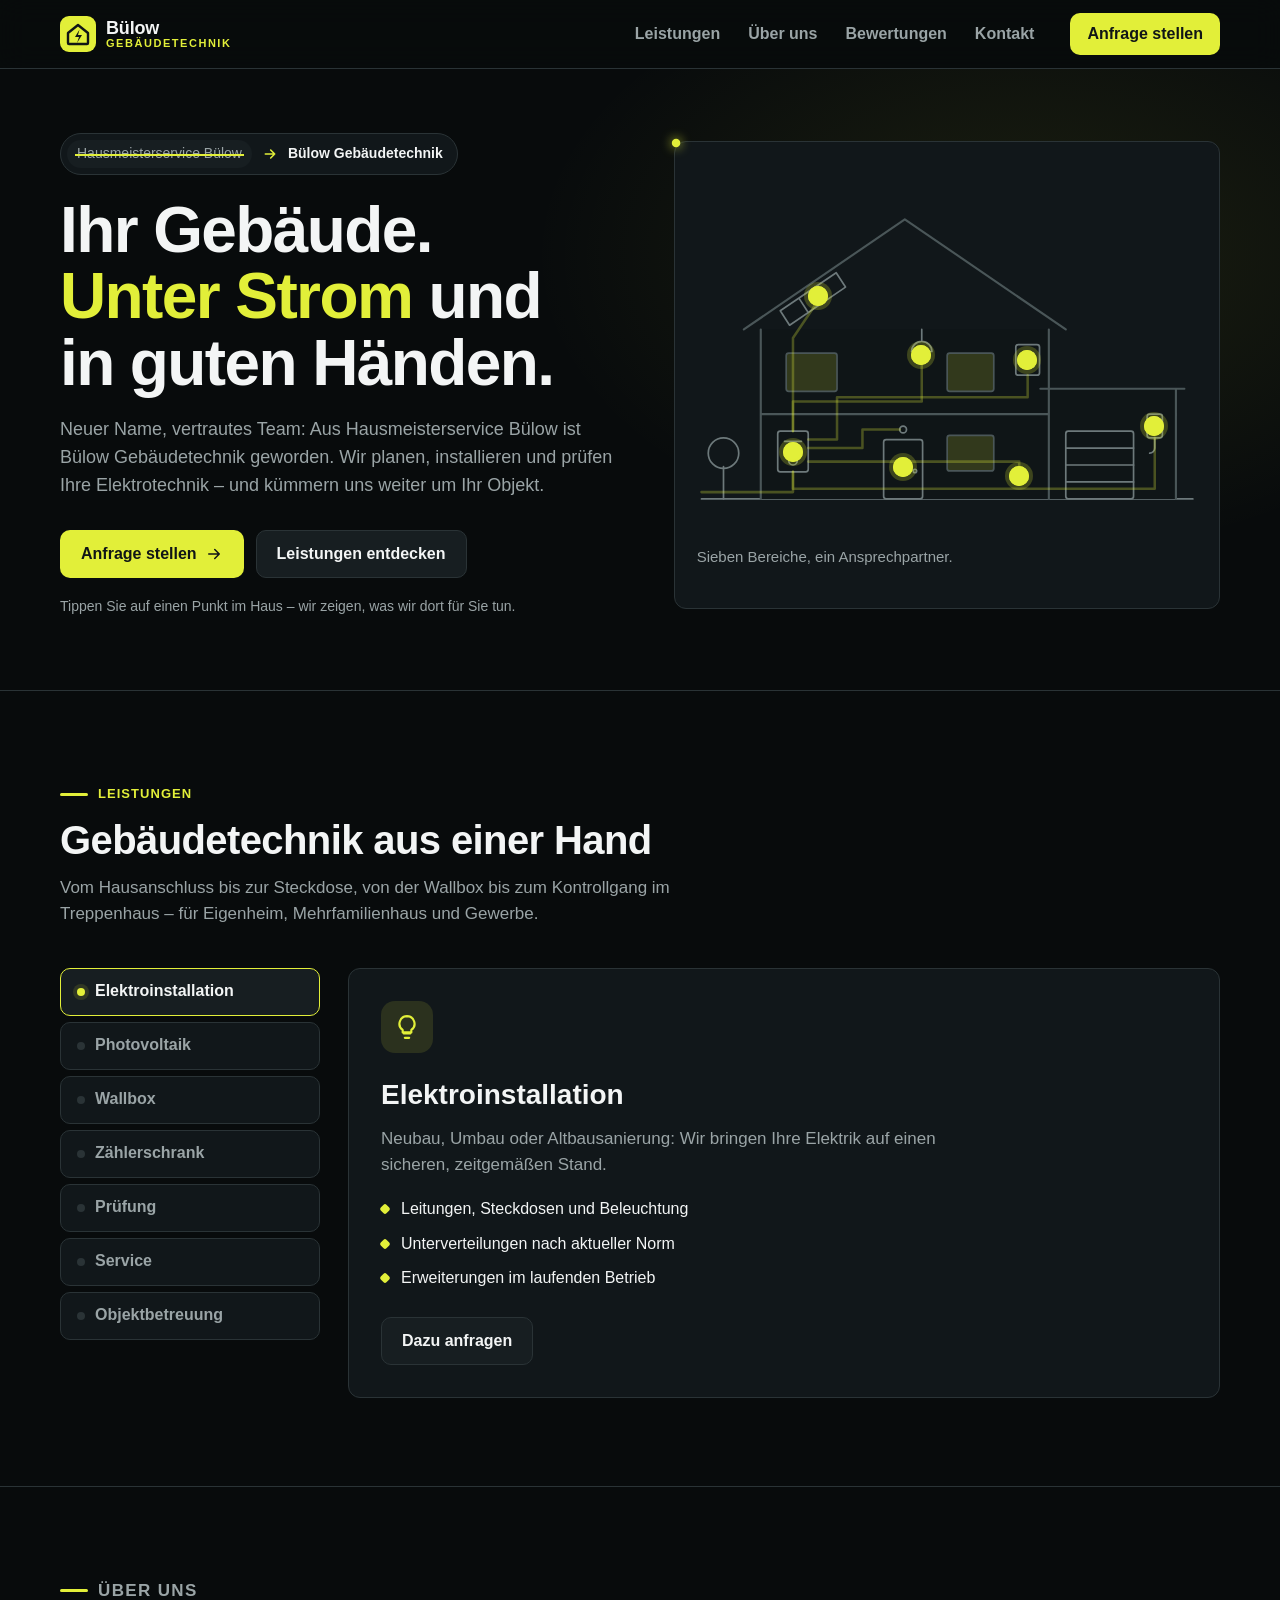
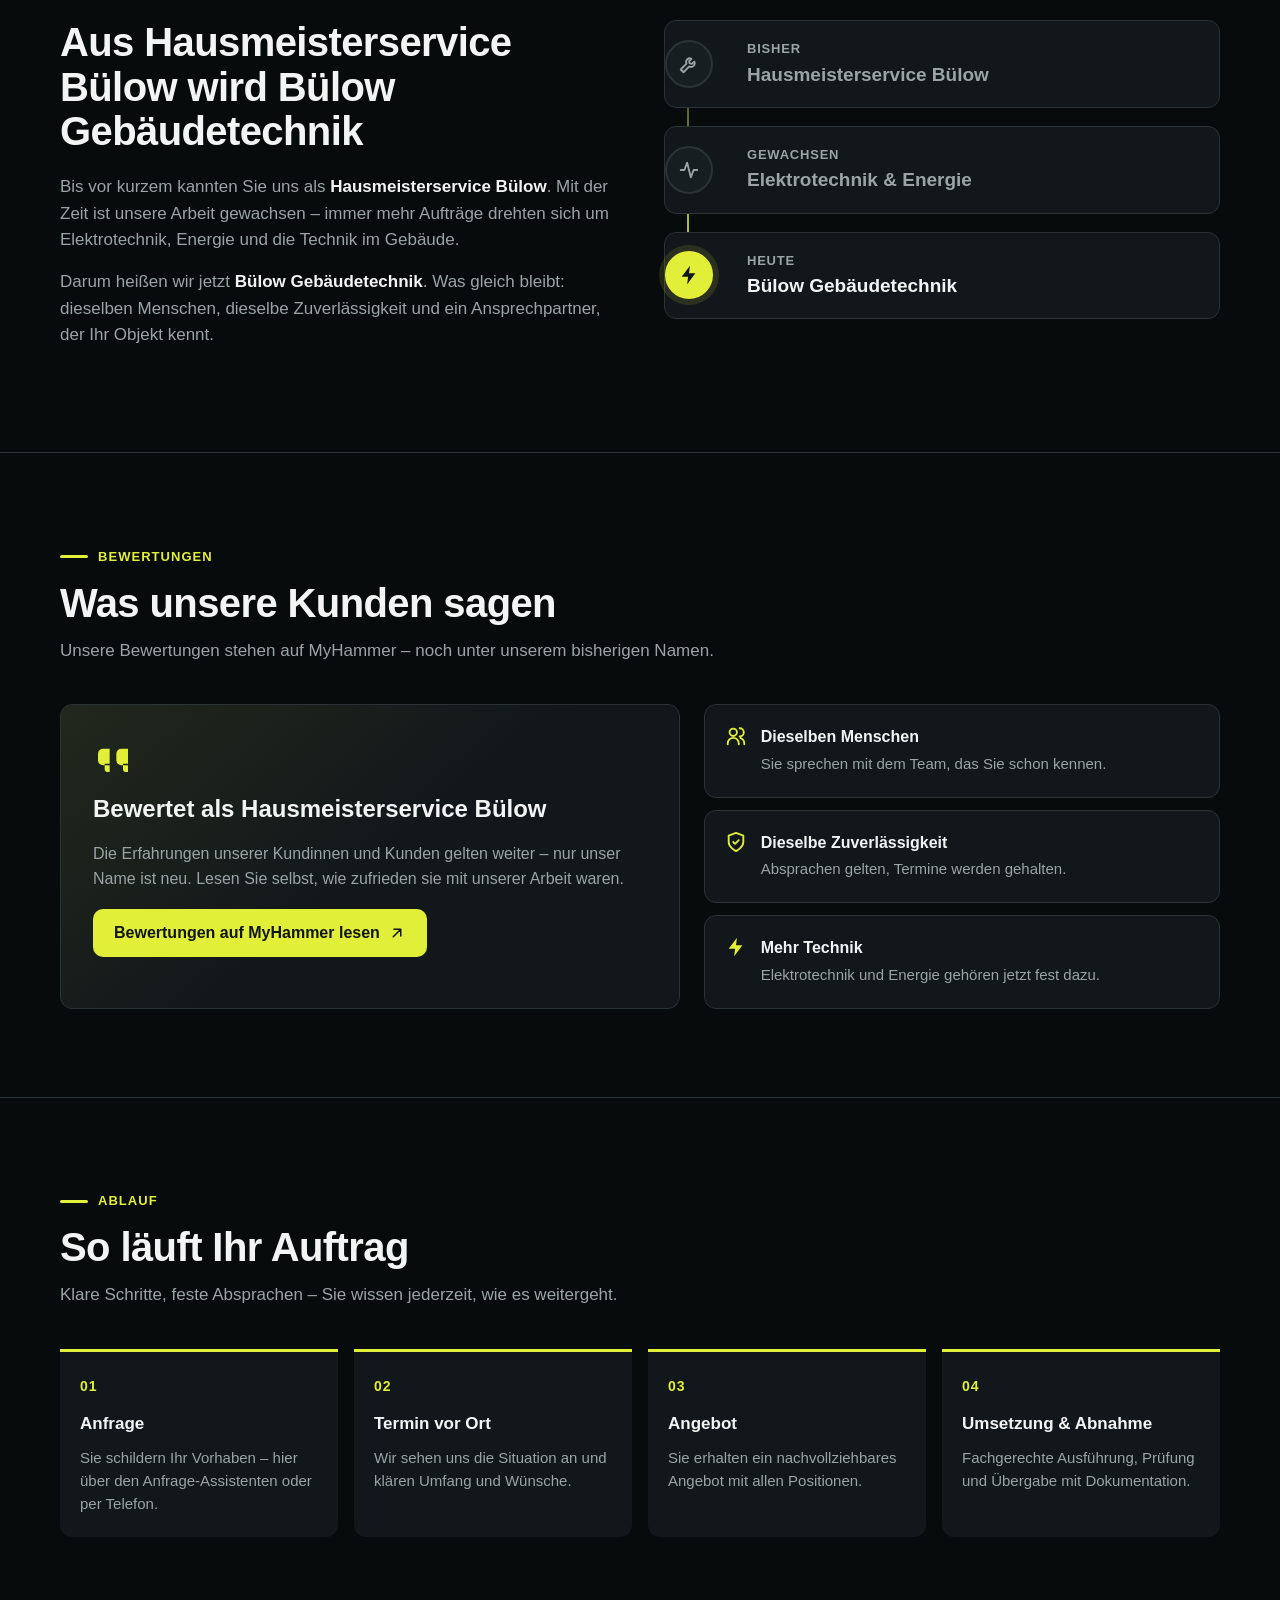
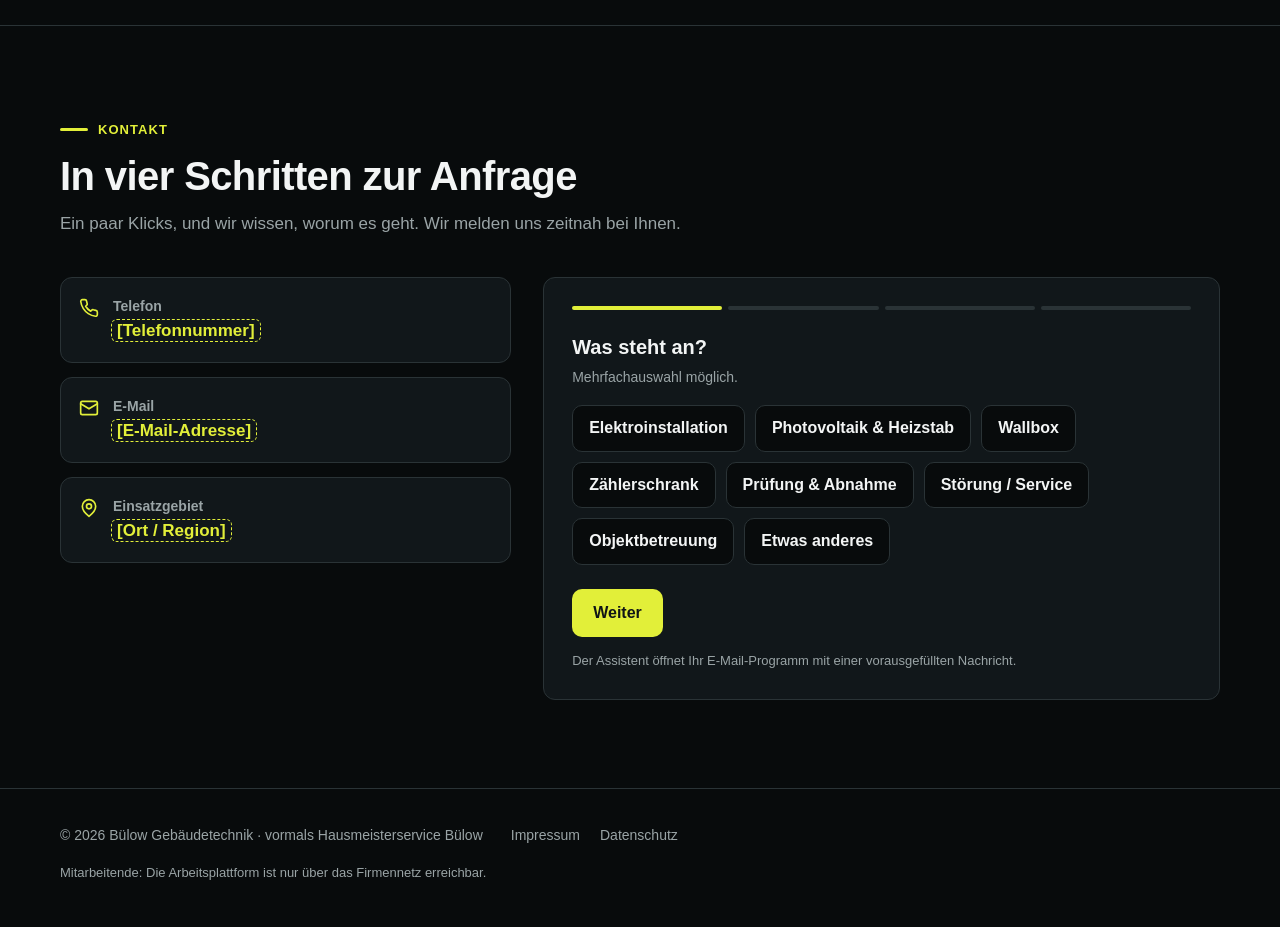
==== commit 04654fab: "Rebrand website to Bülow Gebäudetechnik as an interactive experience The site now presents Bülow Geb" ====
--- a/index.html
+++ b/index.html
@@ -6,23 +6,27 @@
   <meta name="theme-color" content="#080b0c">
   <!-- Remove noindex once every [placeholder] (class "ph") is replaced with real company data. -->
   <meta name="robots" content="noindex">
-  <title>Bülow & Dolz – Elektrotechnik & Installation</title>
-  <meta name="description" content="Bülow & Dolz – Elektroinstallation, Wallbox, Photovoltaik-Anschluss, Zählerschrank, Prüfung und Service.">
-  <link rel="icon" href="favicon.ico" sizes="any">
-  <link rel="icon" type="image/png" sizes="32x32" href="assets/app-icons/favicon-32.png">
+  <title>Bülow Gebäudetechnik – vormals Hausmeisterservice Bülow</title>
+  <meta name="description" content="Bülow Gebäudetechnik, vormals Hausmeisterservice Bülow: Elektroinstallation, Wallbox, Photovoltaik-Anschluss, Zählerschrank, Prüfung, Service und Objektbetreuung.">
+  <link rel="icon" href="icon.svg" type="image/svg+xml">
   <link rel="apple-touch-icon" href="apple-touch-icon.png">
-  <meta name="apple-mobile-web-app-title" content="Bülow &amp; Dolz">
-  <link rel="stylesheet" href="site.css?v=1">
+  <meta name="apple-mobile-web-app-title" content="Bülow Gebäudetechnik">
+  <link rel="stylesheet" href="site.css?v=2">
+  <script>document.documentElement.classList.add('js');</script>
 </head>
 <body>
   <a class="skip" href="#inhalt">Zum Inhalt springen</a>
 
   <header class="site-header">
     <div class="wrap">
-      <a href="#" class="logo" aria-label="Bülow &amp; Dolz – Startseite"><img src="logo.webp" width="560" height="560" alt=""></a>
+      <a href="#" class="brand" aria-label="Bülow Gebäudetechnik – Startseite">
+        <svg class="brand-mark" viewBox="0 0 36 36" aria-hidden="true"><rect width="36" height="36" rx="9" fill="#e2ef39"/><path d="M8 17 18 9l10 8v10a1 1 0 0 1-1 1H9a1 1 0 0 1-1-1z" fill="none" stroke="#101516" stroke-width="2.4" stroke-linejoin="round"/><path d="M19.5 13.5 15 21h4l-2 6 5-8h-4z" fill="#101516"/></svg>
+        <span class="brand-text"><b>Bülow</b><span>Gebäudetechnik</span></span>
+      </a>
       <nav class="site-nav" aria-label="Hauptnavigation">
         <a href="#leistungen">Leistungen</a>
-        <a href="#ablauf">Ablauf</a>
+        <a href="#ueber-uns">Über uns</a>
+        <a href="#bewertungen">Bewertungen</a>
         <a href="#kontakt">Kontakt</a>
       </nav>
       <a class="button primary" href="#anfrage">Anfrage stellen</a>
@@ -33,87 +37,208 @@
     <div class="hero">
       <div class="wrap">
         <div>
-          <p class="eyebrow">Elektrotechnik &amp; Installation</p>
-          <h1>Elektrik, die <em>sauber geplant</em> und sicher umgesetzt ist.</h1>
-          <p class="lead">Von der Steckdose bis zur Wallbox, vom Zählerschrank bis zum Photovoltaik-Anschluss: Wir planen, installieren und prüfen Ihre Elektroanlage – mit klarem Angebot und sauberer Dokumentation.</p>
+          <p class="rename" aria-label="Aus Hausmeisterservice Bülow wird Bülow Gebäudetechnik">
+            <span class="old" aria-hidden="true">Hausmeisterservice Bülow</span>
+            <svg viewBox="0 0 24 24" fill="none" stroke="currentColor" stroke-width="2.4" stroke-linecap="round" stroke-linejoin="round" aria-hidden="true"><path d="M5 12h14M13 6l6 6-6 6"/></svg>
+            <span class="new" aria-hidden="true">Bülow Gebäudetechnik</span>
+          </p>
+          <h1>Ihr Gebäude. <em>Unter Strom</em> und in guten Händen.</h1>
+          <p class="lead">Neuer Name, vertrautes Team: Aus Hausmeisterservice Bülow ist Bülow Gebäudetechnik geworden. Wir planen, installieren und prüfen Ihre Elektrotechnik – und kümmern uns weiter um Ihr Objekt.</p>
           <div class="hero-actions">
             <a class="button primary" href="#anfrage">Anfrage stellen
               <svg viewBox="0 0 24 24" fill="none" stroke="currentColor" stroke-width="2" stroke-linecap="round" stroke-linejoin="round" aria-hidden="true"><path d="M5 12h14M13 6l6 6-6 6"/></svg>
             </a>
-            <a class="button" href="#leistungen">Leistungen ansehen</a>
-          </div>
-        </div>
-        <div class="hero-mark logo" aria-hidden="true"><img src="logo.webp" width="560" height="560" alt=""></div>
+            <a class="button" href="#leistungen">Leistungen entdecken</a>
+          </div>
+          <p class="hero-hint">Tippen Sie auf einen Punkt im Haus – wir zeigen, was wir dort für Sie tun.</p>
+        </div>
+
+        <div class="explorer-stage">
+          <div class="house" id="house">
+            <svg viewBox="0 0 600 440" role="img" aria-label="Schematisches Haus mit den Bereichen, in denen wir arbeiten">
+              <!-- Ground, tree, building shell -->
+              <path class="detail" d="M10 400H590"/>
+              <path class="detail" d="M36 400v-38"/><circle class="detail" cx="36" cy="346" r="18"/>
+              <path class="fill" d="M80 200h340v200H80zM420 270h150v130H420z"/>
+              <path class="structure" d="M60 200 250 70l190 130M80 200v200M420 200v200M80 300h340M410 270h170M570 270v130"/>
+              <!-- Photovoltaics on the left roof slope -->
+              <path class="detail" d="M103 178 169 133l11 17-66 45zM125 163l11 17M147 148l11 17"/>
+              <!-- Upper floor: window, ceiling lamp, sub-distribution -->
+              <rect class="window" x="110" y="228" width="60" height="45" rx="3"/>
+              <rect class="window" x="300" y="228" width="55" height="45" rx="3"/>
+              <path class="detail" d="M270 200v14M258 226a12 12 0 0 1 24 0z"/>
+              <rect class="detail" x="381" y="218" width="28" height="36" rx="3"/><path class="detail" d="M388 228h14M388 236h14M388 244h14"/>
+              <!-- Ground floor: meter cabinet, door with light, window, socket -->
+              <rect class="detail" x="100" y="320" width="36" height="48" rx="3"/><path class="detail" d="M108 332h20M108 340h20"/><circle class="detail" cx="118" cy="355" r="5"/>
+              <rect class="detail" x="225" y="330" width="46" height="70" rx="3"/><circle class="detail" cx="262" cy="367" r="2"/><circle class="detail" cx="248" cy="318" r="4"/>
+              <rect class="window" x="300" y="325" width="55" height="42" rx="3"/>
+              <rect class="detail" x="378" y="364" width="14" height="16" rx="3"/>
+              <!-- Garage with wallbox -->
+              <rect class="detail" x="440" y="320" width="80" height="80" rx="3"/><path class="detail" d="M440 340h80M440 360h80M440 380h80"/>
+              <rect class="detail" x="536" y="300" width="18" height="28" rx="3"/><path class="detail" d="M545 328v12a6 6 0 0 1-6 6"/>
+              <!-- Wires from the meter cabinet to every service point -->
+              <path class="wire" data-wire="zaehler" d="M10 392H118v-24"/>
+              <path class="wire" data-wire="elektro" d="M118 320v-35H270v-47"/>
+              <path class="wire" data-wire="pv" d="M118 320V210l27-40"/>
+              <path class="wire" data-wire="pruefung" d="M136 330h34v-50H395v-26"/>
+              <path class="wire" data-wire="service" d="M136 356H385v8"/>
+              <path class="wire" data-wire="objekt" d="M136 340h64v-22h44"/>
+              <path class="wire" data-wire="wallbox" d="M118 368v20H545v-60"/>
+              <circle class="pulse" r="5" cx="-20" cy="-20"/>
+            </svg>
+            <button class="hotspot" type="button" data-service="zaehler" style="left:19.67%;top:78.18%;--delay:.2s" aria-pressed="false"><span class="visually-hidden">Zählerschrank &amp; Hausanschluss</span></button>
+            <button class="hotspot" type="button" data-service="pv" style="left:24.67%;top:36.36%;--delay:.5s" aria-pressed="false"><span class="visually-hidden">Photovoltaik &amp; Heizstab</span></button>
+            <button class="hotspot" type="button" data-service="elektro" style="left:45%;top:52.27%;--delay:.8s" aria-pressed="false"><span class="visually-hidden">Elektroinstallation</span></button>
+            <button class="hotspot" type="button" data-service="pruefung" style="left:65.83%;top:53.64%;--delay:1.1s" aria-pressed="false"><span class="visually-hidden">Prüfung &amp; Abnahme</span></button>
+            <button class="hotspot" type="button" data-service="objekt" style="left:41.33%;top:82.27%;--delay:1.4s" aria-pressed="false"><span class="visually-hidden">Objektbetreuung</span></button>
+            <button class="hotspot" type="button" data-service="service" style="left:64.17%;top:84.55%;--delay:1.7s" aria-pressed="false"><span class="visually-hidden">Service &amp; Störungen</span></button>
+            <button class="hotspot" type="button" data-service="wallbox" style="left:90.83%;top:71.36%;--delay:2s" aria-pressed="false"><span class="visually-hidden">Wallbox &amp; E-Mobilität</span></button>
+          </div>
+          <p id="house-caption" aria-live="polite">Sieben Bereiche, ein Ansprechpartner.</p>
+        </div>
       </div>
     </div>
 
     <section id="leistungen">
       <div class="wrap">
-        <div class="section-head">
+        <div class="section-head reveal">
           <p class="eyebrow">Leistungen</p>
-          <h2>Alles rund um Ihre Elektroanlage</h2>
-          <p>Für Eigenheim, Wohnung und Gewerbe – im Neubau, bei der Sanierung oder wenn kurzfristig etwas nicht funktioniert.</p>
-        </div>
-        <ul class="services">
-          <li class="service">
-            <span class="icon"><svg viewBox="0 0 24 24" fill="none" stroke="currentColor" stroke-width="2" stroke-linecap="round" stroke-linejoin="round" aria-hidden="true"><path d="M3 10.5 12 3l9 7.5"/><path d="M5 9.5V21h14V9.5"/><path d="m12.5 11-2 3.5h3l-2 3.5"/></svg></span>
-            <h3>Elektroinstallation</h3>
-            <p>Neubau, Umbau und Altbausanierung: Leitungen, Steckdosen, Beleuchtung und Unterverteilungen nach aktueller Norm.</p>
-          </li>
-          <li class="service">
-            <span class="icon"><svg viewBox="0 0 24 24" fill="none" stroke="currentColor" stroke-width="2" stroke-linecap="round" stroke-linejoin="round" aria-hidden="true"><rect x="5" y="3" width="10" height="18" rx="2"/><path d="M15 9h2a2 2 0 0 1 2 2v5a2 2 0 0 0 4 0"/><path d="m10.5 8-2 3.5h3l-2 3.5"/></svg></span>
-            <h3>Wallbox &amp; E-Mobilität</h3>
-            <p>Beratung, Leistungsprüfung und Installation Ihrer Ladestation – inklusive Anmeldung beim Netzbetreiber.</p>
-          </li>
-          <li class="service">
-            <span class="icon"><svg viewBox="0 0 24 24" fill="none" stroke="currentColor" stroke-width="2" stroke-linecap="round" stroke-linejoin="round" aria-hidden="true"><circle cx="12" cy="6" r="2.5"/><path d="M12 1v1M17.5 6h1M5.5 6h1M15.9 2.1l-.7.7M8.8 2.8l-.7-.7"/><path d="M4 21 6 12h12l2 9z"/><path d="M5 16.5h14M10 12l-.8 9M14 12l.8 9"/></svg></span>
-            <h3>Photovoltaik &amp; Heizstab</h3>
-            <p>Elektrischer Anschluss von PV-Anlage, Speicher und Heizstab – abgestimmt auf Ihre vorhandene Hausinstallation.</p>
-          </li>
-          <li class="service">
-            <span class="icon"><svg viewBox="0 0 24 24" fill="none" stroke="currentColor" stroke-width="2" stroke-linecap="round" stroke-linejoin="round" aria-hidden="true"><rect x="4" y="2" width="16" height="20" rx="2"/><path d="M8 6h8M8 10h8"/><rect x="8" y="14" width="8" height="4" rx="1"/></svg></span>
-            <h3>Zählerschrank &amp; Netzanschluss</h3>
-            <p>Erneuerung von Zählerschränken und Hausanschlüssen sowie die Abstimmung mit dem Netzbetreiber.</p>
-          </li>
-          <li class="service">
-            <span class="icon"><svg viewBox="0 0 24 24" fill="none" stroke="currentColor" stroke-width="2" stroke-linecap="round" stroke-linejoin="round" aria-hidden="true"><path d="M9 3h6v3H9z"/><path d="M15 4.5h2A2 2 0 0 1 19 6.5V20a2 2 0 0 1-2 2H7a2 2 0 0 1-2-2V6.5a2 2 0 0 1 2-2h2"/><path d="m9 14 2 2 4-4"/></svg></span>
-            <h3>Prüfung &amp; Abnahme</h3>
-            <p>Messung und Prüfung Ihrer Anlage mit Prüfprotokoll – bei Fertigstellung, Mieterwechsel oder für Ihre Versicherung.</p>
-          </li>
-          <li class="service">
-            <span class="icon"><svg viewBox="0 0 24 24" fill="none" stroke="currentColor" stroke-width="2" stroke-linecap="round" stroke-linejoin="round" aria-hidden="true"><path d="M14.7 6.3a4 4 0 0 0-5.4 5.4L3 18l3 3 6.3-6.3a4 4 0 0 0 5.4-5.4l-2.6 2.6-2.4-.6-.6-2.4z"/></svg></span>
-            <h3>Service &amp; Störungen</h3>
-            <p>Sicherung fliegt, Licht flackert, Steckdose ohne Strom: Wir finden die Ursache und beheben sie.</p>
-          </li>
-        </ul>
+          <h2>Gebäudetechnik aus einer Hand</h2>
+          <p>Vom Hausanschluss bis zur Steckdose, von der Wallbox bis zum Kontrollgang im Treppenhaus – für Eigenheim, Mehrfamilienhaus und Gewerbe.</p>
+        </div>
+        <div class="explorer">
+          <div class="service-tabs" role="tablist" aria-label="Leistungen">
+            <button type="button" role="tab" id="tab-elektro" aria-controls="svc-elektro" data-service="elektro" aria-selected="true">Elektroinstallation</button>
+            <button type="button" role="tab" id="tab-pv" aria-controls="svc-pv" data-service="pv" aria-selected="false">Photovoltaik</button>
+            <button type="button" role="tab" id="tab-wallbox" aria-controls="svc-wallbox" data-service="wallbox" aria-selected="false">Wallbox</button>
+            <button type="button" role="tab" id="tab-zaehler" aria-controls="svc-zaehler" data-service="zaehler" aria-selected="false">Zählerschrank</button>
+            <button type="button" role="tab" id="tab-pruefung" aria-controls="svc-pruefung" data-service="pruefung" aria-selected="false">Prüfung</button>
+            <button type="button" role="tab" id="tab-service" aria-controls="svc-service" data-service="service" aria-selected="false">Service</button>
+            <button type="button" role="tab" id="tab-objekt" aria-controls="svc-objekt" data-service="objekt" aria-selected="false">Objektbetreuung</button>
+          </div>
+          <div class="service-panels">
+            <article class="service" id="svc-elektro" role="tabpanel" aria-labelledby="tab-elektro" data-title="Elektroinstallation" data-short="Leitungen, Licht und Steckdosen – im Neubau und in der Sanierung.">
+              <span class="icon"><svg viewBox="0 0 24 24" fill="none" stroke="currentColor" stroke-width="2" stroke-linecap="round" stroke-linejoin="round" aria-hidden="true"><path d="M9 18h6M10 22h4M12 2a7 7 0 0 0-4 12.7V17h8v-2.3A7 7 0 0 0 12 2z"/></svg></span>
+              <h3>Elektroinstallation</h3>
+              <p>Neubau, Umbau oder Altbausanierung: Wir bringen Ihre Elektrik auf einen sicheren, zeitgemäßen Stand.</p>
+              <ul><li>Leitungen, Steckdosen und Beleuchtung</li><li>Unterverteilungen nach aktueller Norm</li><li>Erweiterungen im laufenden Betrieb</li></ul>
+              <a class="button" href="#anfrage" data-request="Elektroinstallation">Dazu anfragen</a>
+            </article>
+            <article class="service" id="svc-pv" role="tabpanel" aria-labelledby="tab-pv" data-title="Photovoltaik &amp; Heizstab" data-short="Anschluss von PV-Anlage, Speicher und Heizstab an Ihre Hausinstallation.">
+              <span class="icon"><svg viewBox="0 0 24 24" fill="none" stroke="currentColor" stroke-width="2" stroke-linecap="round" stroke-linejoin="round" aria-hidden="true"><circle cx="12" cy="6" r="2.5"/><path d="M12 1v1M17.5 6h1M5.5 6h1"/><path d="M4 21 6 12h12l2 9z"/><path d="M5 16.5h14M10 12l-.8 9M14 12l.8 9"/></svg></span>
+              <h3>Photovoltaik &amp; Heizstab</h3>
+              <p>Ihr Strom vom Dach soll sicher im Haus ankommen. Wir übernehmen den elektrischen Anschluss und die Abstimmung mit Ihrer vorhandenen Installation.</p>
+              <ul><li>Anschluss von PV-Anlage und Speicher</li><li>Heizstab zur Nutzung von Überschussstrom</li><li>Prüfung der Leistungsbilanz</li></ul>
+              <a class="button" href="#anfrage" data-request="Photovoltaik &amp; Heizstab">Dazu anfragen</a>
+            </article>
+            <article class="service" id="svc-wallbox" role="tabpanel" aria-labelledby="tab-wallbox" data-title="Wallbox &amp; E-Mobilität" data-short="Ladestation zu Hause – von der Leistungsprüfung bis zur Anmeldung.">
+              <span class="icon"><svg viewBox="0 0 24 24" fill="none" stroke="currentColor" stroke-width="2" stroke-linecap="round" stroke-linejoin="round" aria-hidden="true"><rect x="5" y="3" width="10" height="18" rx="2"/><path d="M15 9h2a2 2 0 0 1 2 2v5a2 2 0 0 0 4 0"/><path d="m10.5 8-2 3.5h3l-2 3.5"/></svg></span>
+              <h3>Wallbox &amp; E-Mobilität</h3>
+              <p>Laden in der eigenen Garage oder am Stellplatz: Wir prüfen, was Ihr Hausanschluss hergibt, und installieren die passende Ladestation.</p>
+              <ul><li>Beratung und Leistungsprüfung</li><li>Installation und Inbetriebnahme</li><li>Anmeldung beim Netzbetreiber</li></ul>
+              <a class="button" href="#anfrage" data-request="Wallbox &amp; E-Mobilität">Dazu anfragen</a>
+            </article>
+            <article class="service" id="svc-zaehler" role="tabpanel" aria-labelledby="tab-zaehler" data-title="Zählerschrank &amp; Hausanschluss" data-short="Erneuerung von Zählerschränken und Abstimmung mit dem Netzbetreiber.">
+              <span class="icon"><svg viewBox="0 0 24 24" fill="none" stroke="currentColor" stroke-width="2" stroke-linecap="round" stroke-linejoin="round" aria-hidden="true"><rect x="4" y="2" width="16" height="20" rx="2"/><path d="M8 6h8M8 10h8"/><rect x="8" y="14" width="8" height="4" rx="1"/></svg></span>
+              <h3>Zählerschrank &amp; Hausanschluss</h3>
+              <p>Alter Zählerschrank, neue Anforderungen: Wir modernisieren das Herz Ihrer Elektroanlage und klären alles Nötige mit dem Netzbetreiber.</p>
+              <ul><li>Erneuerung von Zählerschränken</li><li>Vorbereitung für Wallbox und PV</li><li>Abstimmung mit dem Netzbetreiber</li></ul>
+              <a class="button" href="#anfrage" data-request="Zählerschrank &amp; Hausanschluss">Dazu anfragen</a>
+            </article>
+            <article class="service" id="svc-pruefung" role="tabpanel" aria-labelledby="tab-pruefung" data-title="Prüfung &amp; Abnahme" data-short="Messung und Prüfprotokoll – bei Fertigstellung, Mieterwechsel oder für die Versicherung.">
+              <span class="icon"><svg viewBox="0 0 24 24" fill="none" stroke="currentColor" stroke-width="2" stroke-linecap="round" stroke-linejoin="round" aria-hidden="true"><path d="M9 3h6v3H9z"/><path d="M15 4.5h2A2 2 0 0 1 19 6.5V20a2 2 0 0 1-2 2H7a2 2 0 0 1-2-2V6.5a2 2 0 0 1 2-2h2"/><path d="m9 14 2 2 4-4"/></svg></span>
+              <h3>Prüfung &amp; Abnahme</h3>
+              <p>Sicherheit, die Sie schwarz auf weiß haben: Wir messen und prüfen Ihre Anlage und dokumentieren das Ergebnis.</p>
+              <ul><li>Prüfung mit Messprotokoll</li><li>Bei Fertigstellung oder Mieterwechsel</li><li>Nachweis für Vermieter und Versicherung</li></ul>
+              <a class="button" href="#anfrage" data-request="Prüfung &amp; Abnahme">Dazu anfragen</a>
+            </article>
+            <article class="service" id="svc-service" role="tabpanel" aria-labelledby="tab-service" data-title="Service &amp; Störungen" data-short="Sicherung fliegt, Licht flackert: Wir finden die Ursache.">
+              <span class="icon"><svg viewBox="0 0 24 24" fill="none" stroke="currentColor" stroke-width="2" stroke-linecap="round" stroke-linejoin="round" aria-hidden="true"><path d="M14.7 6.3a4 4 0 0 0-5.4 5.4L3 18l3 3 6.3-6.3a4 4 0 0 0 5.4-5.4l-2.6 2.6-2.4-.6-.6-2.4z"/></svg></span>
+              <h3>Service &amp; Störungen</h3>
+              <p>Wenn etwas nicht funktioniert, zählt eine schnelle, saubere Lösung. Wir suchen die Ursache und beheben sie.</p>
+              <ul><li>Fehlersuche bei Ausfällen</li><li>Austausch defekter Komponenten</li><li>Kleinaufträge rund um die Elektrik</li></ul>
+              <a class="button" href="#anfrage" data-request="Service &amp; Störungen">Dazu anfragen</a>
+            </article>
+            <article class="service" id="svc-objekt" role="tabpanel" aria-labelledby="tab-objekt" data-title="Objektbetreuung" data-short="Unsere Wurzeln als Hausmeisterservice: Ihr Objekt in festen Händen.">
+              <span class="icon"><svg viewBox="0 0 24 24" fill="none" stroke="currentColor" stroke-width="2" stroke-linecap="round" stroke-linejoin="round" aria-hidden="true"><path d="M3 10.5 12 3l9 7.5"/><path d="M5 9.5V21h14V9.5"/><path d="M10 21v-6h4v6"/></svg></span>
+              <h3>Objektbetreuung</h3>
+              <p>Hier kommen wir her: Als Hausmeisterservice Bülow haben wir Objekte betreut. Das bleibt – jetzt mit der Elektrotechnik direkt dabei.</p>
+              <ul><li>Betreuung von Wohn- und Gewerbeobjekten</li><li>Kontrollgänge und Kleinreparaturen</li><li>Ein fester Ansprechpartner für Ihr Objekt</li></ul>
+              <a class="button" href="#anfrage" data-request="Objektbetreuung">Dazu anfragen</a>
+            </article>
+          </div>
+        </div>
+      </div>
+    </section>
+
+    <section id="ueber-uns">
+      <div class="wrap story">
+        <div class="story-copy reveal">
+          <p class="eyebrow">Über uns</p>
+          <div class="section-head" style="margin-bottom:20px"><h2>Aus Hausmeisterservice Bülow wird Bülow Gebäudetechnik</h2></div>
+          <p>Bis vor kurzem kannten Sie uns als <strong>Hausmeisterservice Bülow</strong>. Mit der Zeit ist unsere Arbeit gewachsen – immer mehr Aufträge drehten sich um Elektrotechnik, Energie und die Technik im Gebäude.</p>
+          <p>Darum heißen wir jetzt <strong>Bülow Gebäudetechnik</strong>. Was gleich bleibt: dieselben Menschen, dieselbe Zuverlässigkeit und ein Ansprechpartner, der Ihr Objekt kennt.</p>
+        </div>
+        <ol class="timeline">
+          <li class="reveal" style="--d:100ms"><span class="dot"><svg viewBox="0 0 24 24" fill="none" stroke="currentColor" stroke-width="2" stroke-linecap="round" stroke-linejoin="round" aria-hidden="true"><path d="M14.7 6.3a4 4 0 0 0-5.4 5.4L3 18l3 3 6.3-6.3a4 4 0 0 0 5.4-5.4l-2.6 2.6-2.4-.6-.6-2.4z"/></svg></span><div><small>Bisher</small><b>Hausmeisterservice Bülow</b></div></li>
+          <li class="reveal" style="--d:250ms"><span class="dot"><svg viewBox="0 0 24 24" fill="none" stroke="currentColor" stroke-width="2" stroke-linecap="round" stroke-linejoin="round" aria-hidden="true"><path d="M3 12h4l3-8 4 16 3-8h4"/></svg></span><div><small>Gewachsen</small><b>Elektrotechnik &amp; Energie</b></div></li>
+          <li class="now reveal" style="--d:400ms"><span class="dot"><svg viewBox="0 0 24 24" fill="currentColor" aria-hidden="true"><path d="M13 2 4 14h7l-1 8 9-12h-7z"/></svg></span><div><small>Heute</small><b>Bülow Gebäudetechnik</b></div></li>
+        </ol>
+      </div>
+    </section>
+
+    <section id="bewertungen">
+      <div class="wrap">
+        <div class="section-head reveal">
+          <p class="eyebrow">Bewertungen</p>
+          <h2>Was unsere Kunden sagen</h2>
+          <p>Unsere Bewertungen stehen auf MyHammer – noch unter unserem bisherigen Namen.</p>
+        </div>
+        <div class="reviews">
+          <!-- To show selected customer quotes here, copy them verbatim from the MyHammer profile with name/date as shown there. -->
+          <div class="review-card reveal">
+            <svg viewBox="0 0 24 24" width="40" height="40" fill="currentColor" style="color:var(--accent)" aria-hidden="true"><path d="M10 7H6a3 3 0 0 0-3 3v4a3 3 0 0 0 3 3h1v2a2 2 0 0 0 2 2h1v-4H7v-1h3zm11 0h-4a3 3 0 0 0-3 3v4a3 3 0 0 0 3 3h1v2a2 2 0 0 0 2 2h1v-4h-3v-1h3z"/></svg>
+            <h3>Bewertet als Hausmeisterservice Bülow</h3>
+            <p>Die Erfahrungen unserer Kundinnen und Kunden gelten weiter – nur unser Name ist neu. Lesen Sie selbst, wie zufrieden sie mit unserer Arbeit waren.</p>
+            <a class="button primary" href="https://www.my-hammer.de/auftragnehmer/hausmeisterservice-buelow/bewertungen" target="_blank" rel="noopener">
+              Bewertungen auf MyHammer lesen
+              <svg viewBox="0 0 24 24" fill="none" stroke="currentColor" stroke-width="2" stroke-linecap="round" stroke-linejoin="round" aria-hidden="true"><path d="M7 17 17 7M8 7h9v9"/></svg>
+            </a>
+          </div>
+          <ul class="review-points">
+            <li class="reveal" style="--d:100ms"><svg viewBox="0 0 24 24" fill="none" stroke="currentColor" stroke-width="2" stroke-linecap="round" stroke-linejoin="round" aria-hidden="true"><circle cx="9" cy="8" r="4"/><path d="M3 21v-1a6 6 0 0 1 12 0v1M16 3.5a4 4 0 0 1 0 9M21 21v-1a6 6 0 0 0-4-5.6"/></svg><div><b>Dieselben Menschen</b><span>Sie sprechen mit dem Team, das Sie schon kennen.</span></div></li>
+            <li class="reveal" style="--d:200ms"><svg viewBox="0 0 24 24" fill="none" stroke="currentColor" stroke-width="2" stroke-linecap="round" stroke-linejoin="round" aria-hidden="true"><path d="M12 22s8-4 8-10V5l-8-3-8 3v7c0 6 8 10 8 10z"/><path d="m9 12 2 2 4-4"/></svg><div><b>Dieselbe Zuverlässigkeit</b><span>Absprachen gelten, Termine werden gehalten.</span></div></li>
+            <li class="reveal" style="--d:300ms"><svg viewBox="0 0 24 24" fill="currentColor" aria-hidden="true"><path d="M13 2 4 14h7l-1 8 9-12h-7z"/></svg><div><b>Mehr Technik</b><span>Elektrotechnik und Energie gehören jetzt fest dazu.</span></div></li>
+          </ul>
+        </div>
       </div>
     </section>
 
     <section id="ablauf">
       <div class="wrap">
-        <div class="section-head">
+        <div class="section-head reveal">
           <p class="eyebrow">Ablauf</p>
           <h2>So läuft Ihr Auftrag</h2>
           <p>Klare Schritte, feste Absprachen – Sie wissen jederzeit, wie es weitergeht.</p>
         </div>
         <ol class="steps">
-          <li class="step"><h3>Anfrage</h3><p>Sie schildern Ihr Vorhaben per Formular, Telefon oder E-Mail.</p></li>
-          <li class="step"><h3>Termin vor Ort</h3><p>Wir sehen uns die Anlage an und klären Leistung, Umfang und Wünsche.</p></li>
-          <li class="step"><h3>Angebot</h3><p>Sie erhalten ein nachvollziehbares Angebot mit allen Positionen.</p></li>
-          <li class="step"><h3>Umsetzung &amp; Abnahme</h3><p>Fachgerechte Installation, Prüfung und Übergabe mit Dokumentation.</p></li>
+          <li class="step reveal"><h3>Anfrage</h3><p>Sie schildern Ihr Vorhaben – hier über den Anfrage-Assistenten oder per Telefon.</p></li>
+          <li class="step reveal" style="--d:100ms"><h3>Termin vor Ort</h3><p>Wir sehen uns die Situation an und klären Umfang und Wünsche.</p></li>
+          <li class="step reveal" style="--d:200ms"><h3>Angebot</h3><p>Sie erhalten ein nachvollziehbares Angebot mit allen Positionen.</p></li>
+          <li class="step reveal" style="--d:300ms"><h3>Umsetzung &amp; Abnahme</h3><p>Fachgerechte Ausführung, Prüfung und Übergabe mit Dokumentation.</p></li>
         </ol>
       </div>
     </section>
 
     <section id="kontakt">
       <div class="wrap">
-        <div class="section-head">
+        <div class="section-head reveal">
           <p class="eyebrow">Kontakt</p>
-          <h2>Erzählen Sie uns von Ihrem Vorhaben</h2>
-          <p>Wir melden uns zeitnah bei Ihnen zurück.</p>
+          <h2>In vier Schritten zur Anfrage</h2>
+          <p>Ein paar Klicks, und wir wissen, worum es geht. Wir melden uns zeitnah bei Ihnen.</p>
         </div>
         <div class="contact">
-          <ul class="contact-info">
+          <ul class="contact-info reveal">
             <li>
               <svg viewBox="0 0 24 24" fill="none" stroke="currentColor" stroke-width="2" stroke-linecap="round" stroke-linejoin="round" aria-hidden="true"><path d="M22 16.9v3a2 2 0 0 1-2.2 2 19.8 19.8 0 0 1-8.6-3.1 19.5 19.5 0 0 1-6-6A19.8 19.8 0 0 1 2.1 4.2 2 2 0 0 1 4.1 2h3a2 2 0 0 1 2 1.7c.1 1 .4 1.9.7 2.8a2 2 0 0 1-.5 2.1L8 9.9a16 16 0 0 0 6 6l1.3-1.3a2 2 0 0 1 2.1-.4c.9.3 1.8.6 2.8.7a2 2 0 0 1 1.7 2z"/></svg>
               <div><strong>Telefon</strong><span class="ph">[Telefonnummer]</span></div>
@@ -128,26 +253,55 @@
             </li>
           </ul>
 
-          <form class="request" id="anfrage" novalidate>
-            <h3>Anfrage stellen</h3>
-            <div class="field"><label for="f-name">Name</label><input id="f-name" name="name" autocomplete="name" required></div>
-            <div class="field"><label for="f-contact">Telefon oder E-Mail</label><input id="f-contact" name="contact" autocomplete="email" required></div>
-            <div class="field"><label for="f-place">PLZ / Ort</label><input id="f-place" name="place" autocomplete="postal-code"></div>
-            <div class="field"><label for="f-topic">Anliegen</label>
-              <select id="f-topic" name="topic">
-                <option>Elektroinstallation</option>
-                <option>Wallbox &amp; E-Mobilität</option>
-                <option>Photovoltaik &amp; Heizstab</option>
-                <option>Zählerschrank &amp; Netzanschluss</option>
-                <option>Prüfung &amp; Abnahme</option>
-                <option>Service &amp; Störung</option>
-                <option>Sonstiges</option>
-              </select>
+          <form class="wizard reveal" id="anfrage" novalidate>
+            <div class="wizard-progress" aria-hidden="true"><span></span><span></span><span></span><span></span></div>
+            <fieldset data-step="0">
+              <legend>Was steht an?<small>Mehrfachauswahl möglich.</small></legend>
+              <div class="chips">
+                <label class="chip"><input type="checkbox" name="topic" value="Elektroinstallation"><span>Elektroinstallation</span></label>
+                <label class="chip"><input type="checkbox" name="topic" value="Photovoltaik &amp; Heizstab"><span>Photovoltaik &amp; Heizstab</span></label>
+                <label class="chip"><input type="checkbox" name="topic" value="Wallbox &amp; E-Mobilität"><span>Wallbox</span></label>
+                <label class="chip"><input type="checkbox" name="topic" value="Zählerschrank &amp; Hausanschluss"><span>Zählerschrank</span></label>
+                <label class="chip"><input type="checkbox" name="topic" value="Prüfung &amp; Abnahme"><span>Prüfung &amp; Abnahme</span></label>
+                <label class="chip"><input type="checkbox" name="topic" value="Service &amp; Störungen"><span>Störung / Service</span></label>
+                <label class="chip"><input type="checkbox" name="topic" value="Objektbetreuung"><span>Objektbetreuung</span></label>
+                <label class="chip"><input type="checkbox" name="topic" value="Sonstiges"><span>Etwas anderes</span></label>
+              </div>
+            </fieldset>
+            <fieldset data-step="1">
+              <legend>Wie dringend ist es?</legend>
+              <div class="chips">
+                <label class="chip"><input type="radio" name="urgency" value="Störung – so schnell wie möglich"><span>Störung – so schnell wie möglich</span></label>
+                <label class="chip"><input type="radio" name="urgency" value="In den nächsten Wochen"><span>In den nächsten Wochen</span></label>
+                <label class="chip"><input type="radio" name="urgency" value="Planung für später"><span>Planung für später</span></label>
+              </div>
+            </fieldset>
+            <fieldset data-step="2">
+              <legend>Um welches Objekt geht es?</legend>
+              <div class="chips">
+                <label class="chip"><input type="radio" name="property" value="Einfamilienhaus"><span>Einfamilienhaus</span></label>
+                <label class="chip"><input type="radio" name="property" value="Wohnung"><span>Wohnung</span></label>
+                <label class="chip"><input type="radio" name="property" value="Mehrfamilienhaus / Hausverwaltung"><span>Mehrfamilienhaus / Verwaltung</span></label>
+                <label class="chip"><input type="radio" name="property" value="Gewerbe"><span>Gewerbe</span></label>
+              </div>
+            </fieldset>
+            <fieldset data-step="3">
+              <legend>Wie erreichen wir Sie?</legend>
+              <p class="summary" id="summary"></p>
+              <div class="fields">
+                <div class="field"><label for="f-name">Name</label><input id="f-name" name="name" autocomplete="name" required></div>
+                <div class="field"><label for="f-contact">Telefon oder E-Mail</label><input id="f-contact" name="contact" autocomplete="email" required></div>
+                <div class="field wide"><label for="f-place">PLZ / Ort</label><input id="f-place" name="place" autocomplete="postal-code"></div>
+                <div class="field wide"><label for="f-message">Ihre Nachricht</label><textarea id="f-message" name="message" placeholder="Was soll gemacht werden? Gibt es einen Wunschtermin?"></textarea></div>
+                <label class="consent"><input type="checkbox" name="consent" required><span>Ich bin einverstanden, dass meine Angaben zur Bearbeitung der Anfrage verwendet werden. Details in der <a href="datenschutz.html">Datenschutzerklärung</a>.</span></label>
+              </div>
+            </fieldset>
+            <div class="wizard-nav">
+              <button class="button" type="button" data-back>Zurück</button>
+              <button class="button primary" type="button" data-next>Weiter</button>
+              <button class="button primary" type="submit" data-submit>Anfrage per E-Mail senden</button>
             </div>
-            <div class="field wide"><label for="f-message">Ihre Nachricht</label><textarea id="f-message" name="message" required placeholder="Was soll gemacht werden? Gibt es einen Wunschtermin?"></textarea></div>
-            <label class="consent"><input type="checkbox" name="consent" required><span>Ich bin einverstanden, dass meine Angaben zur Bearbeitung der Anfrage verwendet werden. Details in der <a href="datenschutz.html">Datenschutzerklärung</a>.</span></label>
-            <button class="button primary" type="submit">Anfrage per E-Mail senden</button>
-            <p class="request-note" id="request-note" role="status">Das Formular öffnet Ihr E-Mail-Programm mit einer vorausgefüllten Nachricht.</p>
+            <p class="request-note" id="request-note" role="status">Der Assistent öffnet Ihr E-Mail-Programm mit einer vorausgefüllten Nachricht.</p>
           </form>
         </div>
       </div>
@@ -156,25 +310,12 @@
 
   <footer class="site-footer">
     <div class="wrap">
-      <span>© <span id="year">2026</span> Bülow &amp; Dolz</span>
+      <span>© <span id="year">2026</span> Bülow Gebäudetechnik · vormals Hausmeisterservice Bülow</span>
       <nav aria-label="Rechtliches"><a href="impressum.html">Impressum</a><a href="datenschutz.html">Datenschutz</a></nav>
       <p class="staff">Mitarbeitende: Die Arbeitsplattform ist nur über das Firmennetz erreichbar.</p>
     </div>
   </footer>
 
-  <script>
-    // Static hosting has no backend: the request form hands off to the visitor's mail program.
-    const REQUEST_EMAIL = ''; // TODO: company e-mail address, e.g. 'anfrage@…'
-    document.getElementById('year').textContent = new Date().getFullYear();
-    document.getElementById('anfrage').addEventListener('submit', event => {
-      event.preventDefault();
-      const form = event.currentTarget, note = document.getElementById('request-note');
-      if (!form.checkValidity()) { form.reportValidity(); return; }
-      if (!REQUEST_EMAIL) { note.textContent = 'Die E-Mail-Adresse für Anfragen wird gerade eingerichtet. Bitte versuchen Sie es später erneut.'; return; }
-      const data = new FormData(form);
-      const body = `Name: ${data.get('name')}\nKontakt: ${data.get('contact')}\nPLZ / Ort: ${data.get('place')}\nAnliegen: ${data.get('topic')}\n\n${data.get('message')}`;
-      location.href = `mailto:${REQUEST_EMAIL}?subject=${encodeURIComponent('Anfrage: ' + data.get('topic'))}&body=${encodeURIComponent(body)}`;
-    });
-  </script>
+  <script src="site.js?v=2"></script>
 </body>
 </html>
--- a/site.css
+++ b/site.css
@@ -1,4 +1,4 @@
-/* Bülow & Dolz – public customer site. Same identity as the notice page: near-black, electric yellow. */
+/* Bülow Gebäudetechnik – public site. Near-black with electric yellow, carried over from the earlier notice page. */
 :root {
   color-scheme: dark;
   --bg: #080b0c;
@@ -8,79 +8,168 @@
   --ink: #f3f5f5;
   --muted: #9aa4a6;
   --accent: #e2ef39;
+  --accent-soft: rgba(226,239,57,.12);
   --accent-ink: #101516;
-  --radius: 10px;
-  --wrap: 1120px;
+  --radius: 12px;
+  --wrap: 1160px;
   --gutter: 20px;
+  --ease: cubic-bezier(.2,.8,.3,1);
 }
 * { box-sizing: border-box; }
 html { scroll-behavior: smooth; scroll-padding-top: 84px; }
-@media (prefers-reduced-motion: reduce) { html { scroll-behavior: auto; } }
-body { margin: 0; background: var(--bg); color: var(--ink); font-family: -apple-system, BlinkMacSystemFont, "Segoe UI", Roboto, sans-serif; font-size: 16px; line-height: 1.55; -webkit-font-smoothing: antialiased; }
-img { max-width: 100%; }
+body { margin: 0; background: var(--bg); color: var(--ink); font-family: -apple-system, BlinkMacSystemFont, "Segoe UI", Roboto, sans-serif; font-size: 16px; line-height: 1.55; -webkit-font-smoothing: antialiased; overflow-x: hidden; }
+img, svg { max-width: 100%; }
 a { color: inherit; }
 :focus-visible { outline: 2px solid var(--accent); outline-offset: 3px; }
 .wrap { width: min(var(--wrap), 100% - 2 * var(--gutter)); margin-inline: auto; }
 .skip { position: absolute; left: -9999px; }
 .skip:focus { left: 16px; top: 12px; z-index: 50; background: var(--accent); color: var(--accent-ink); padding: 8px 12px; border-radius: 6px; }
+[hidden] { display: none !important; }
+.visually-hidden { position: absolute; width: 1px; height: 1px; overflow: hidden; clip: rect(0 0 0 0); white-space: nowrap; }
 
 /* Placeholders for company data that is still missing – easy to spot, easy to search for. */
-.ph { padding: 0 4px; border-radius: 4px; outline: 1px dashed var(--accent); outline-offset: 1px; color: var(--accent); white-space: nowrap; }
-
-/* Logo crop: the source image has wide transparent padding around the lockup. */
-.logo { display: block; position: relative; overflow: hidden; aspect-ratio: 423 / 280; }
-.logo img { position: absolute; width: 132.4%; height: auto; left: -16.55%; top: -48.57%; max-width: none; }
-
-.button { display: inline-flex; align-items: center; justify-content: center; gap: 8px; min-height: 46px; padding: 10px 20px; border-radius: 8px; border: 1px solid var(--line); background: var(--surface-2); color: var(--ink); font: inherit; font-weight: 650; text-decoration: none; cursor: pointer; transition: background 160ms, border-color 160ms; }
-.button:hover { border-color: #46524f; }
+.ph { padding: 0 4px; border-radius: 4px; outline: 1px dashed var(--accent); outline-offset: 1px; color: var(--accent); -webkit-box-decoration-break: clone; box-decoration-break: clone; }
+
+/* Wordmark */
+.brand { display: inline-flex; align-items: center; gap: 10px; text-decoration: none; }
+.brand-mark { width: 36px; height: 36px; flex: 0 0 auto; }
+.brand-text { display: grid; line-height: 1.05; }
+.brand-text b { font-size: 18px; letter-spacing: -.01em; }
+.brand-text span { font-size: 11px; font-weight: 700; letter-spacing: .14em; text-transform: uppercase; color: var(--accent); }
+
+.button { display: inline-flex; align-items: center; justify-content: center; gap: 8px; min-height: 48px; padding: 10px 20px; border-radius: 10px; border: 1px solid var(--line); background: var(--surface-2); color: var(--ink); font: inherit; font-weight: 650; text-decoration: none; cursor: pointer; transition: background 160ms, border-color 160ms, transform 160ms var(--ease); }
+.button:hover { border-color: #4a5653; }
+.button:active { transform: scale(.98); }
 .button.primary { background: var(--accent); border-color: transparent; color: var(--accent-ink); }
 .button.primary:hover { background: #edf77a; }
-.button svg { width: 18px; height: 18px; }
+.button svg { width: 18px; height: 18px; flex: 0 0 auto; }
+
+.eyebrow { display: inline-flex; align-items: center; gap: 10px; margin: 0 0 14px; color: var(--accent); font-size: 13px; font-weight: 700; letter-spacing: .08em; text-transform: uppercase; }
+.eyebrow::before { content: ""; width: 28px; height: 3px; border-radius: 3px; background: var(--accent); }
 
 /* Header */
-.site-header { position: sticky; top: 0; z-index: 20; background: rgba(8,11,12,.86); backdrop-filter: blur(14px); -webkit-backdrop-filter: blur(14px); border-bottom: 1px solid var(--line); }
+.site-header { position: sticky; top: 0; z-index: 20; background: rgba(8,11,12,.82); backdrop-filter: blur(14px); -webkit-backdrop-filter: blur(14px); border-bottom: 1px solid var(--line); }
 .site-header .wrap { display: flex; align-items: center; gap: 24px; min-height: 68px; }
-.site-header .logo { width: 72px; flex: 0 0 auto; }
 .site-nav { display: flex; gap: 4px; margin-left: auto; }
-.site-nav a { padding: 8px 12px; border-radius: 6px; color: var(--muted); text-decoration: none; font-weight: 550; }
-.site-nav a:hover { color: var(--ink); background: var(--surface); }
+.site-nav a { padding: 8px 12px; border-radius: 8px; color: var(--muted); text-decoration: none; font-weight: 550; }
+.site-nav a:hover, .site-nav a[aria-current="true"] { color: var(--ink); background: var(--surface); }
 .site-header .button { min-height: 40px; padding: 8px 16px; }
-@media (max-width: 720px) { .site-nav { display: none; } .site-header .button { margin-left: auto; } }
+@media (max-width: 820px) { .site-nav { display: none; } .site-header .button { margin-left: auto; } }
+@media (max-width: 380px) { .brand-text b { font-size: 16px; } .site-header .button { padding: 8px 12px; } }
 
 /* Hero */
-.hero { padding: 72px 0 64px; border-bottom: 1px solid var(--line); background: radial-gradient(60% 80% at 85% 20%, rgba(226,239,57,.08), transparent 70%); }
-.hero .wrap { display: grid; grid-template-columns: 1.25fr 1fr; gap: 48px; align-items: center; }
-.eyebrow { display: inline-flex; align-items: center; gap: 10px; margin: 0 0 18px; color: var(--accent); font-size: 13px; font-weight: 700; letter-spacing: .08em; text-transform: uppercase; }
-.eyebrow::before { content: ""; width: 28px; height: 3px; border-radius: 3px; background: var(--accent); }
-.hero h1 { margin: 0; font-size: clamp(34px, 5.2vw, 56px); line-height: 1.08; letter-spacing: -.02em; text-wrap: balance; }
+.hero { position: relative; padding: 64px 0 72px; border-bottom: 1px solid var(--line); background: radial-gradient(55% 70% at 80% 30%, rgba(226,239,57,.09), transparent 70%); overflow: hidden; }
+.hero .wrap { display: grid; grid-template-columns: 1.05fr 1fr; gap: 40px; align-items: center; }
+.rename { display: inline-flex; flex-wrap: wrap; align-items: center; gap: 8px 10px; margin: 0 0 22px; padding: 6px 14px 6px 6px; border: 1px solid var(--line); border-radius: 99px; background: var(--surface); font-size: 14px; color: var(--muted); }
+.rename .old { position: relative; padding: 3px 10px; border-radius: 99px; background: var(--surface-2); }
+.rename .old::after { content: ""; position: absolute; left: 8px; right: 8px; top: 50%; height: 2px; background: var(--accent); transform-origin: left; transform: scaleX(var(--strike, 1)); transition: transform 700ms var(--ease) 500ms; }
+.rename .new { color: var(--ink); font-weight: 650; }
+.rename svg { width: 16px; height: 16px; color: var(--accent); }
+.hero h1 { margin: 0; font-size: clamp(36px, 5.6vw, 64px); line-height: 1.04; letter-spacing: -.025em; text-wrap: balance; }
 .hero h1 em { font-style: normal; color: var(--accent); }
-.hero .lead { margin: 20px 0 32px; max-width: 34em; color: var(--muted); font-size: 18px; }
+.hero .lead { margin: 20px 0 30px; max-width: 32em; color: var(--muted); font-size: 18px; }
 .hero-actions { display: flex; flex-wrap: wrap; gap: 12px; }
-.hero-mark { justify-self: center; width: min(400px, 100%); }
-@media (max-width: 860px) {
-  .hero { padding: 40px 0 48px; }
+.hero-hint { margin: 18px 0 0; font-size: 14px; color: var(--muted); }
+@media (max-width: 900px) {
+  .hero { padding: 36px 0 48px; }
   .hero .wrap { grid-template-columns: 1fr; gap: 28px; }
-  .hero-mark { display: none; }
-}
+}
+
+/* Interactive house */
+.house { position: relative; width: 100%; aspect-ratio: 600 / 440; }
+.house svg { position: absolute; inset: 0; width: 100%; height: 100%; overflow: visible; }
+.house .structure { fill: none; stroke: #4a5658; stroke-width: 2.5; stroke-linejoin: round; stroke-linecap: round; }
+.house .fill { fill: #0f1517; }
+.house .window { fill: #1a2225; stroke: #4a5658; stroke-width: 2; transition: fill 600ms ease; }
+.house.powered .window { fill: rgba(226,239,57,.16); }
+.house .detail { fill: none; stroke: #6d797b; stroke-width: 2; stroke-linecap: round; stroke-linejoin: round; }
+.house .wire { fill: none; stroke: var(--accent); stroke-width: 3; stroke-linecap: round; stroke-linejoin: round; opacity: .28; stroke-dasharray: var(--len, 600); stroke-dashoffset: var(--len, 600); transition: opacity 300ms ease; }
+.house.powered .wire { animation: draw 1400ms var(--ease) forwards; }
+.house .wire.active { opacity: 1; filter: drop-shadow(0 0 6px rgba(226,239,57,.7)); }
+.house .pulse { fill: var(--accent); filter: drop-shadow(0 0 6px rgba(226,239,57,.9)); opacity: 0; }
+.house.powered .pulse { opacity: 1; }
+@keyframes draw { to { stroke-dashoffset: 0; } }
+.hotspot { position: absolute; z-index: 2; width: 44px; height: 44px; margin: -22px 0 0 -22px; padding: 0; border: 0; border-radius: 50%; background: transparent; cursor: pointer; display: grid; place-items: center; -webkit-tap-highlight-color: transparent; }
+.hotspot::before { content: ""; position: absolute; inset: 12px; border-radius: 50%; background: var(--accent); box-shadow: 0 0 0 4px rgba(226,239,57,.22); transition: transform 220ms var(--ease), box-shadow 220ms; }
+.hotspot::after { content: ""; position: absolute; inset: 12px; border-radius: 50%; border: 2px solid var(--accent); animation: ping 2.4s ease-out infinite; animation-delay: var(--delay, 0s); }
+.hotspot span { position: relative; z-index: 1; color: var(--accent-ink); font-size: 12px; font-weight: 800; }
+.hotspot:hover::before, .hotspot[aria-pressed="true"]::before { transform: scale(1.2); box-shadow: 0 0 0 7px rgba(226,239,57,.28); }
+.hotspot[aria-pressed="true"]::after { animation: none; opacity: 0; }
+@media (max-width: 560px) { .hotspot::before, .hotspot::after { inset: 14px; } }
+@keyframes ping { 0% { transform: scale(1); opacity: .8; } 70%, 100% { transform: scale(2.3); opacity: 0; } }
 
 /* Sections */
-section { padding: 80px 0; }
+section { padding: 88px 0; }
 section + section { border-top: 1px solid var(--line); }
-.section-head { max-width: 40em; margin-bottom: 40px; }
-.section-head h2 { margin: 0 0 12px; font-size: clamp(26px, 3.4vw, 36px); line-height: 1.15; letter-spacing: -.01em; }
-.section-head p { margin: 0; color: var(--muted); font-size: 17px; }
-.section-head .eyebrow { margin-bottom: 14px; color: var(--accent); font-size: 13px; }
-@media (max-width: 720px) { section { padding: 56px 0; } .section-head { margin-bottom: 28px; } }
-
-/* Services */
-.services { display: grid; grid-template-columns: repeat(3, 1fr); gap: 16px; list-style: none; margin: 0; padding: 0; }
-.service { padding: 24px; border: 1px solid var(--line); border-radius: var(--radius); background: var(--surface); }
-.service .icon { display: grid; place-items: center; width: 44px; height: 44px; margin-bottom: 18px; border-radius: 10px; background: rgba(226,239,57,.1); color: var(--accent); }
-.service .icon svg { width: 22px; height: 22px; }
-.service h3 { margin: 0 0 8px; font-size: 18px; }
-.service p { margin: 0; color: var(--muted); font-size: 15px; }
-@media (max-width: 960px) { .services { grid-template-columns: repeat(2, 1fr); } }
-@media (max-width: 600px) { .services { grid-template-columns: 1fr; } }
+.section-head { max-width: 42em; margin-bottom: 40px; }
+.section-head h2 { margin: 0 0 12px; font-size: clamp(28px, 3.6vw, 40px); line-height: 1.12; letter-spacing: -.015em; text-wrap: balance; }
+.section-head > p:not(.eyebrow) { margin: 0; color: var(--muted); font-size: 17px; }
+@media (max-width: 720px) { section { padding: 60px 0; } .section-head { margin-bottom: 28px; } }
+
+/* Hero house + services explorer */
+.explorer-stage { padding: 18px; border: 1px solid var(--line); border-radius: var(--radius); background: var(--surface); }
+.explorer-stage p { margin: 12px 4px 0; min-height: 3em; font-size: 15px; color: var(--muted); }
+.explorer-stage p b { color: var(--ink); }
+.explorer-stage p a { color: var(--accent); font-weight: 600; text-decoration: none; white-space: nowrap; }
+.js .explorer { display: grid; grid-template-columns: 260px 1fr; gap: 28px; align-items: start; }
+.service-tabs { display: none; gap: 6px; }
+.js .service-tabs { display: flex; flex-direction: column; position: sticky; top: 92px; }
+.service-tabs button { display: flex; align-items: center; gap: 10px; min-height: 48px; padding: 10px 16px; border: 1px solid var(--line); border-radius: 10px; background: var(--surface); color: var(--muted); font: inherit; font-weight: 600; text-align: left; cursor: pointer; transition: all 160ms; }
+.service-tabs button::before { content: ""; width: 8px; height: 8px; border-radius: 50%; background: var(--line); transition: background 160ms, box-shadow 160ms; }
+.service-tabs button:hover { color: var(--ink); }
+.service-tabs button[aria-selected="true"] { color: var(--ink); border-color: var(--accent); background: var(--surface-2); }
+.service-tabs button[aria-selected="true"]::before { background: var(--accent); box-shadow: 0 0 0 4px var(--accent-soft); }
+.service { padding: 32px; border: 1px solid var(--line); border-radius: var(--radius); background: var(--surface); }
+.service + .service { margin-top: 16px; }
+.service .icon { display: grid; place-items: center; width: 52px; height: 52px; margin-bottom: 20px; border-radius: 14px; background: var(--accent-soft); color: var(--accent); }
+.service .icon svg { width: 26px; height: 26px; }
+.service h3 { margin: 0 0 10px; font-size: clamp(22px, 2.6vw, 28px); }
+.service p { margin: 0 0 18px; color: var(--muted); font-size: 17px; max-width: 36em; }
+.service ul { margin: 0 0 26px; padding: 0; list-style: none; display: grid; gap: 10px; }
+.service li { display: flex; gap: 12px; align-items: flex-start; }
+.service li::before { content: ""; flex: 0 0 auto; width: 8px; height: 8px; margin-top: 8px; border-radius: 2px; background: var(--accent); transform: rotate(45deg); }
+.js .service + .service { margin-top: 0; }
+.js .service[hidden] { display: none; }
+.js .service.enter { animation: rise 420ms var(--ease); }
+@keyframes rise { from { opacity: 0; transform: translateY(10px); } to { opacity: 1; transform: none; } }
+@media (max-width: 900px) {
+  .js .explorer { grid-template-columns: 1fr; gap: 16px; }
+  .js .service-tabs { position: static; flex-direction: row; overflow-x: auto; margin: 0 calc(-1 * var(--gutter)); padding: 2px var(--gutter) 6px; scrollbar-width: none; }
+  .service-tabs::-webkit-scrollbar { display: none; }
+  .service-tabs button { flex: 0 0 auto; min-height: 42px; border-radius: 99px; }
+  .service { padding: 24px; }
+  .explorer-stage { padding: 12px; }
+}
+
+/* Story */
+.story { display: grid; grid-template-columns: 1fr 1fr; gap: 48px; align-items: center; }
+.story-copy p { color: var(--muted); font-size: 17px; margin: 0 0 16px; }
+.story-copy p strong { color: var(--ink); }
+.timeline { position: relative; margin: 0; padding: 0; list-style: none; display: grid; gap: 18px; }
+.timeline::before { content: ""; position: absolute; left: 23px; top: 24px; bottom: 24px; width: 2px; background: linear-gradient(var(--line), var(--accent)); }
+.timeline li { position: relative; display: grid; grid-template-columns: 48px 1fr; gap: 16px; align-items: center; padding: 18px; border: 1px solid var(--line); border-radius: var(--radius); background: var(--surface); }
+.timeline .dot { position: relative; z-index: 1; display: grid; place-items: center; width: 48px; height: 48px; margin: -18px 0 -18px -18px; border-radius: 50%; background: var(--surface-2); border: 2px solid var(--line); color: var(--muted); }
+.timeline li.now .dot { background: var(--accent); border-color: var(--accent); color: var(--accent-ink); box-shadow: 0 0 0 6px var(--accent-soft); }
+.timeline .dot svg { width: 22px; height: 22px; }
+.timeline small { display: block; color: var(--muted); font-size: 13px; font-weight: 600; text-transform: uppercase; letter-spacing: .06em; }
+.timeline b { font-size: 19px; }
+.timeline li:not(.now) b { color: var(--muted); }
+@media (max-width: 900px) { .story { grid-template-columns: 1fr; gap: 28px; } }
+
+/* Reviews */
+.reviews { display: grid; grid-template-columns: 1.2fr 1fr; gap: 24px; align-items: stretch; }
+.review-card { position: relative; display: grid; gap: 18px; align-content: start; padding: 32px; border: 1px solid var(--line); border-radius: var(--radius); background: linear-gradient(140deg, rgba(226,239,57,.08), transparent 55%), var(--surface); overflow: hidden; }
+.review-card .stars { display: flex; gap: 6px; color: var(--accent); }
+.review-card .stars svg { width: 28px; height: 28px; }
+.review-card h3 { margin: 0; font-size: 24px; line-height: 1.2; }
+.review-card p { margin: 0; color: var(--muted); }
+.review-card .button { justify-self: start; }
+.review-points { margin: 0; padding: 0; list-style: none; display: grid; gap: 12px; }
+.review-points li { display: flex; gap: 14px; align-items: flex-start; padding: 20px; border: 1px solid var(--line); border-radius: var(--radius); background: var(--surface); }
+.review-points svg { flex: 0 0 auto; width: 22px; height: 22px; color: var(--accent); }
+.review-points b { display: block; margin-bottom: 2px; }
+.review-points span { color: var(--muted); font-size: 15px; }
+@media (max-width: 900px) { .reviews { grid-template-columns: 1fr; } .review-card { padding: 24px; } }
 
 /* Process */
 .steps { display: grid; grid-template-columns: repeat(4, 1fr); gap: 16px; list-style: none; margin: 0; padding: 0; counter-reset: step; }
@@ -91,27 +180,55 @@
 @media (max-width: 960px) { .steps { grid-template-columns: repeat(2, 1fr); } }
 @media (max-width: 560px) { .steps { grid-template-columns: 1fr; } }
 
-/* Contact */
-.contact { display: grid; grid-template-columns: 1fr 1.35fr; gap: 32px; align-items: start; }
+/* Request wizard */
+.contact { display: grid; grid-template-columns: 1fr 1.5fr; gap: 32px; align-items: start; }
 .contact-info { display: grid; gap: 14px; margin: 0; padding: 0; list-style: none; }
 .contact-info li { display: flex; gap: 14px; align-items: flex-start; padding: 18px; border: 1px solid var(--line); border-radius: var(--radius); background: var(--surface); }
 .contact-info svg { flex: 0 0 auto; width: 20px; height: 20px; margin-top: 2px; color: var(--accent); }
 .contact-info strong { display: block; font-size: 14px; color: var(--muted); font-weight: 600; }
-.contact-info span, .contact-info a { font-size: 17px; font-weight: 600; text-decoration: none; }
-.request { display: grid; grid-template-columns: 1fr 1fr; gap: 16px; padding: 28px; border: 1px solid var(--line); border-radius: var(--radius); background: var(--surface); }
-.request h3 { grid-column: 1 / -1; margin: 0; font-size: 20px; }
+.contact-info span { font-size: 17px; font-weight: 600; }
+.wizard { padding: 28px; border: 1px solid var(--line); border-radius: var(--radius); background: var(--surface); }
+.wizard-progress { display: none; gap: 6px; margin-bottom: 22px; }
+.js .wizard-progress { display: flex; }
+.wizard-progress span { flex: 1; height: 4px; border-radius: 4px; background: var(--line); transition: background 300ms; }
+.wizard-progress span.done { background: var(--accent); }
+.wizard fieldset { margin: 0 0 24px; padding: 0; border: 0; min-width: 0; }
+.js .wizard fieldset { margin: 0; }
+.js .wizard fieldset[hidden] { display: none; }
+.js .wizard fieldset.enter { animation: rise 360ms var(--ease); }
+.wizard legend { padding: 0; margin-bottom: 16px; font-size: 20px; font-weight: 700; }
+.wizard legend small { display: block; margin-top: 4px; font-size: 14px; font-weight: 500; color: var(--muted); }
+.chips { display: flex; flex-wrap: wrap; gap: 10px; }
+.chip { position: relative; }
+.chip input { position: absolute; opacity: 0; inset: 0; margin: 0; cursor: pointer; }
+.chip span { display: inline-flex; align-items: center; gap: 8px; min-height: 46px; padding: 10px 16px; border: 1px solid var(--line); border-radius: 10px; background: var(--bg); font-weight: 600; transition: all 160ms; }
+.chip input:hover + span { border-color: #4a5653; }
+.chip input:checked + span { background: var(--accent); border-color: transparent; color: var(--accent-ink); }
+.chip input:focus-visible + span { outline: 2px solid var(--accent); outline-offset: 2px; }
+.fields { display: grid; grid-template-columns: 1fr 1fr; gap: 16px; }
 .field { display: grid; gap: 6px; }
 .field.wide { grid-column: 1 / -1; }
 .field label { font-size: 14px; font-weight: 600; color: var(--muted); }
-.field input, .field select, .field textarea { width: 100%; min-height: 46px; padding: 10px 12px; border: 1px solid var(--line); border-radius: 8px; background: var(--bg); color: var(--ink); font: inherit; }
-.field textarea { min-height: 120px; resize: vertical; }
-.field input:focus, .field select:focus, .field textarea:focus { outline: none; border-color: var(--accent); box-shadow: 0 0 0 3px rgba(226,239,57,.15); }
+.field input, .field textarea { width: 100%; min-height: 48px; padding: 10px 12px; border: 1px solid var(--line); border-radius: 10px; background: var(--bg); color: var(--ink); font: inherit; }
+.field textarea { min-height: 110px; resize: vertical; }
+.field input:focus, .field textarea:focus { outline: none; border-color: var(--accent); box-shadow: 0 0 0 3px rgba(226,239,57,.15); }
 .consent { grid-column: 1 / -1; display: flex; gap: 10px; align-items: flex-start; font-size: 14px; color: var(--muted); }
-.consent input { width: 18px; height: 18px; margin-top: 2px; accent-color: var(--accent); }
-.request .button { grid-column: 1 / -1; justify-self: start; }
-.request-note { grid-column: 1 / -1; margin: 0; font-size: 13px; color: var(--muted); }
-@media (max-width: 860px) { .contact { grid-template-columns: 1fr; } }
-@media (max-width: 560px) { .request { grid-template-columns: 1fr; padding: 20px; } .request .button { justify-self: stretch; } }
+.consent input { flex: 0 0 auto; width: 18px; height: 18px; margin-top: 2px; accent-color: var(--accent); }
+.wizard-nav { display: flex; flex-wrap: wrap; gap: 10px; margin-top: 24px; }
+.wizard-nav [data-back] { display: none; }
+.js .wizard-nav [data-back] { display: inline-flex; }
+.js .wizard-nav [data-next] { display: inline-flex; }
+.wizard-nav [data-next] { display: none; }
+.summary { display: none; margin: 0 0 20px; padding: 14px 16px; border-radius: 10px; background: var(--bg); border: 1px dashed var(--line); font-size: 14px; color: var(--muted); }
+.js .summary:not(:empty) { display: block; }
+.summary b { color: var(--ink); }
+.request-note { margin: 14px 0 0; font-size: 13px; color: var(--muted); }
+@media (max-width: 900px) { .contact { grid-template-columns: 1fr; } }
+@media (max-width: 560px) { .wizard { padding: 20px; } .fields { grid-template-columns: 1fr; } .wizard-nav .button { flex: 1; } }
+
+/* Scroll reveal: only hidden when JS runs and motion is welcome. */
+.js .reveal { opacity: 0; transform: translateY(24px); transition: opacity 700ms var(--ease), transform 700ms var(--ease); transition-delay: var(--d, 0ms); }
+.js .reveal.in { opacity: 1; transform: none; }
 
 /* Footer */
 .site-footer { padding: 36px 0 44px; border-top: 1px solid var(--line); color: var(--muted); font-size: 14px; }
@@ -127,5 +244,11 @@
 .legal h1 { margin: 0 0 28px; font-size: clamp(28px, 4vw, 40px); }
 .legal h2 { margin: 32px 0 8px; font-size: 18px; }
 .legal p { margin: 0 0 8px; color: var(--muted); }
-.legal .ph { white-space: normal; -webkit-box-decoration-break: clone; box-decoration-break: clone; }
 .legal .notice { padding: 14px 16px; border-left: 3px solid var(--accent); background: var(--surface); color: var(--ink); border-radius: 0 8px 8px 0; }
+
+@media (prefers-reduced-motion: reduce) {
+  html { scroll-behavior: auto; }
+  *, *::before, *::after { animation-duration: 1ms !important; animation-iteration-count: 1 !important; transition-duration: 1ms !important; }
+  .js .reveal { opacity: 1; transform: none; }
+  .hotspot::after { display: none; }
+}
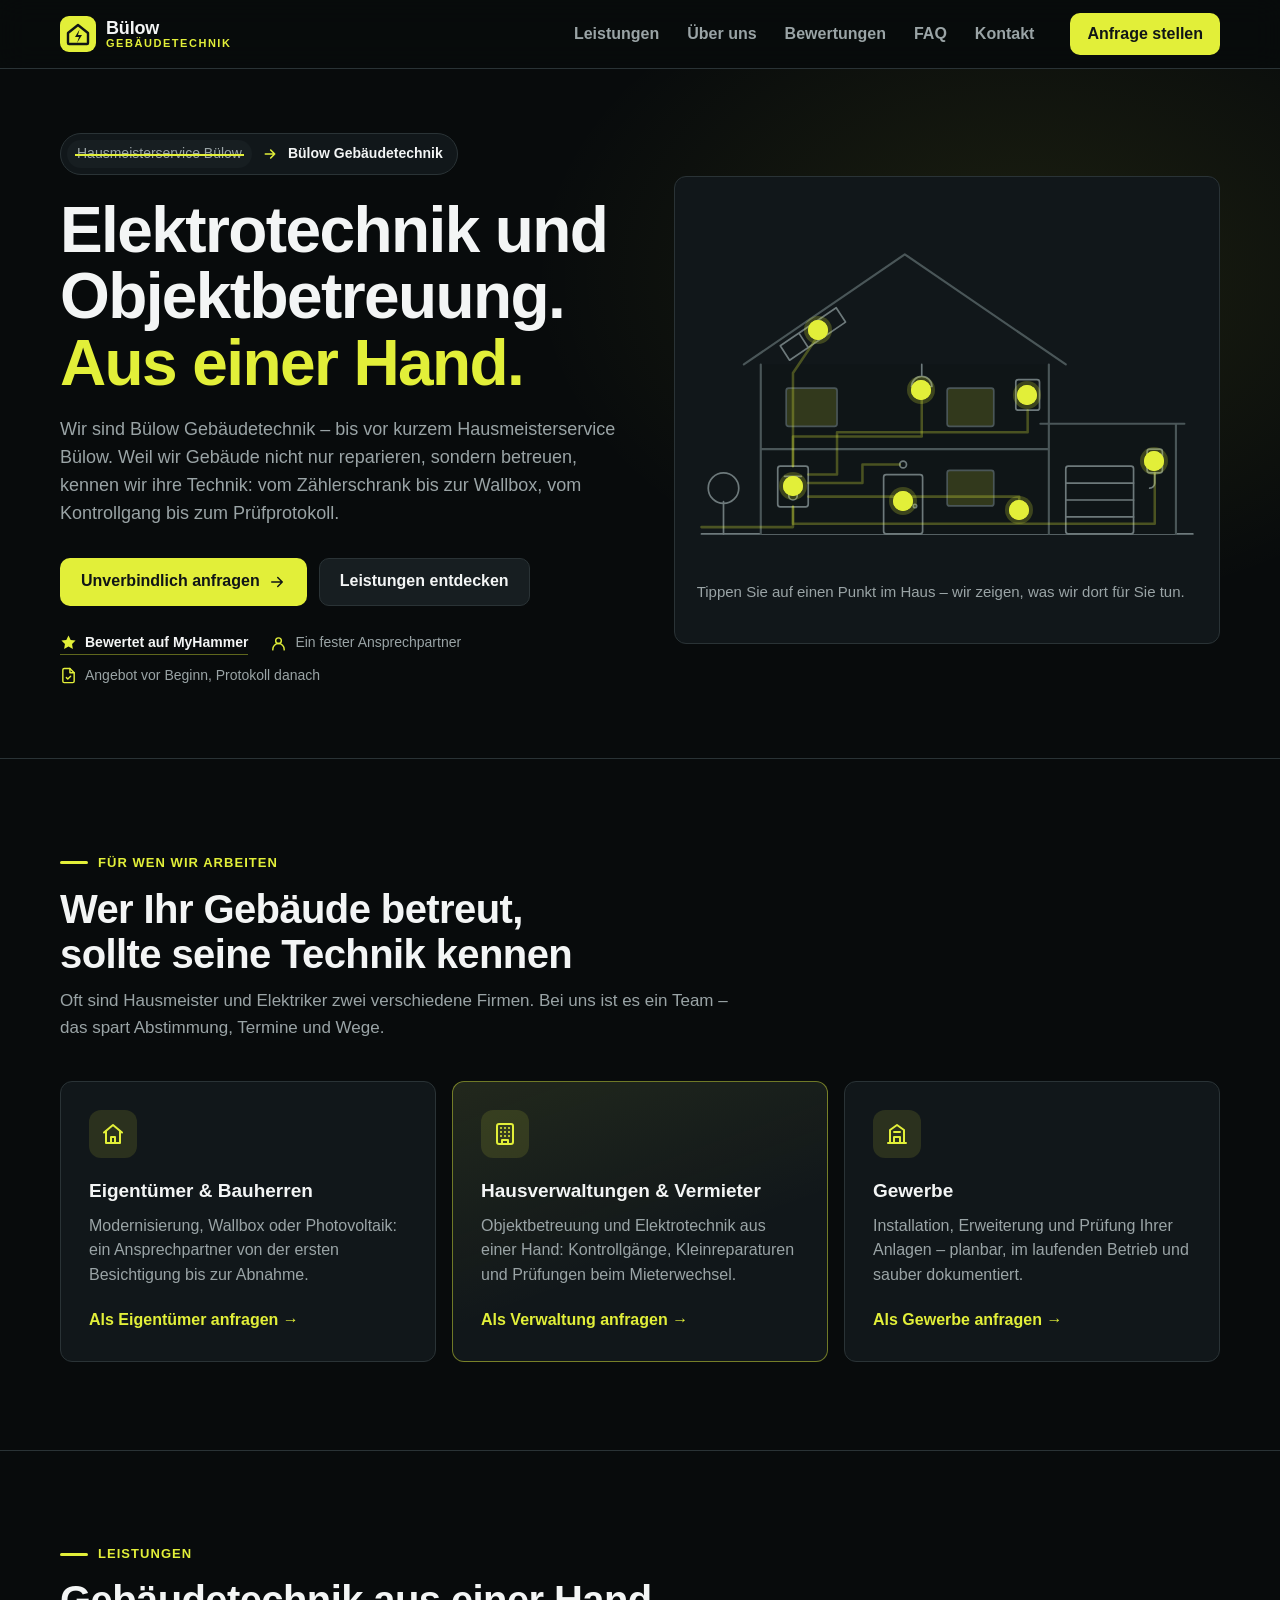
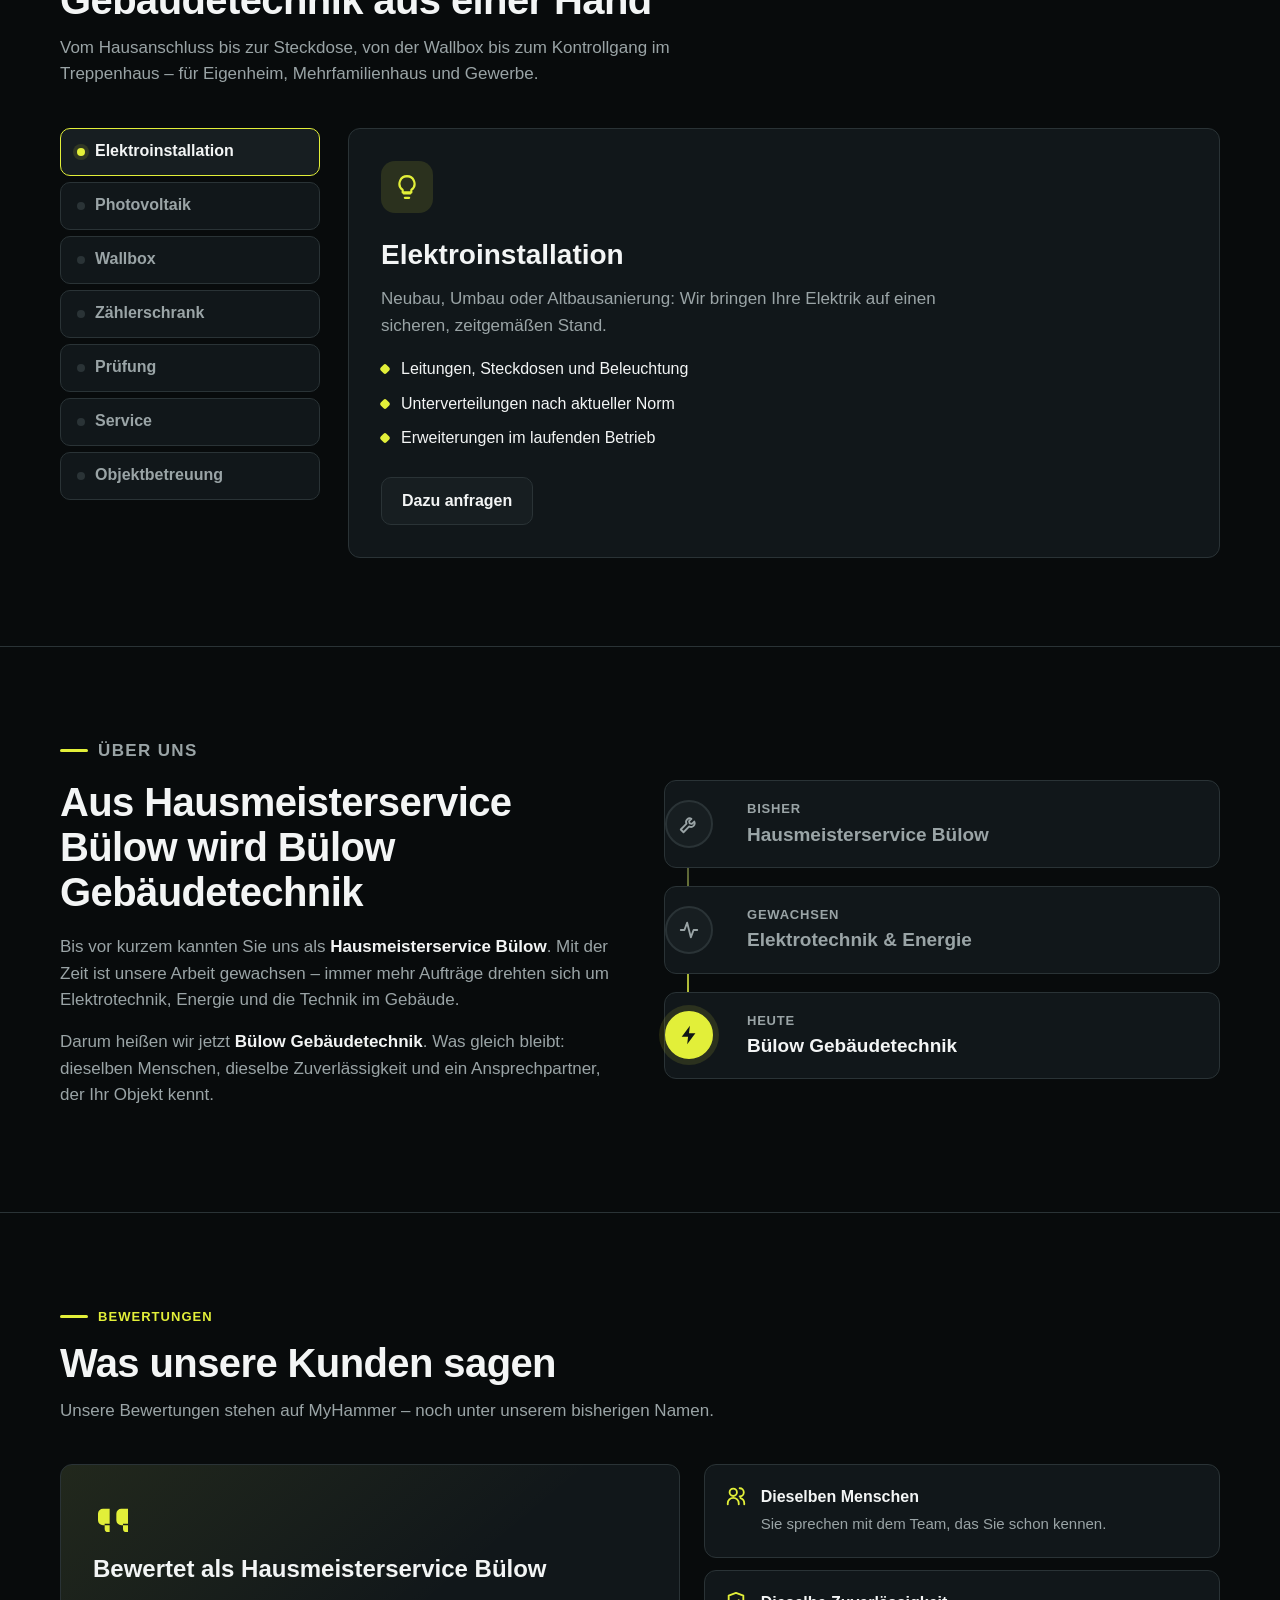
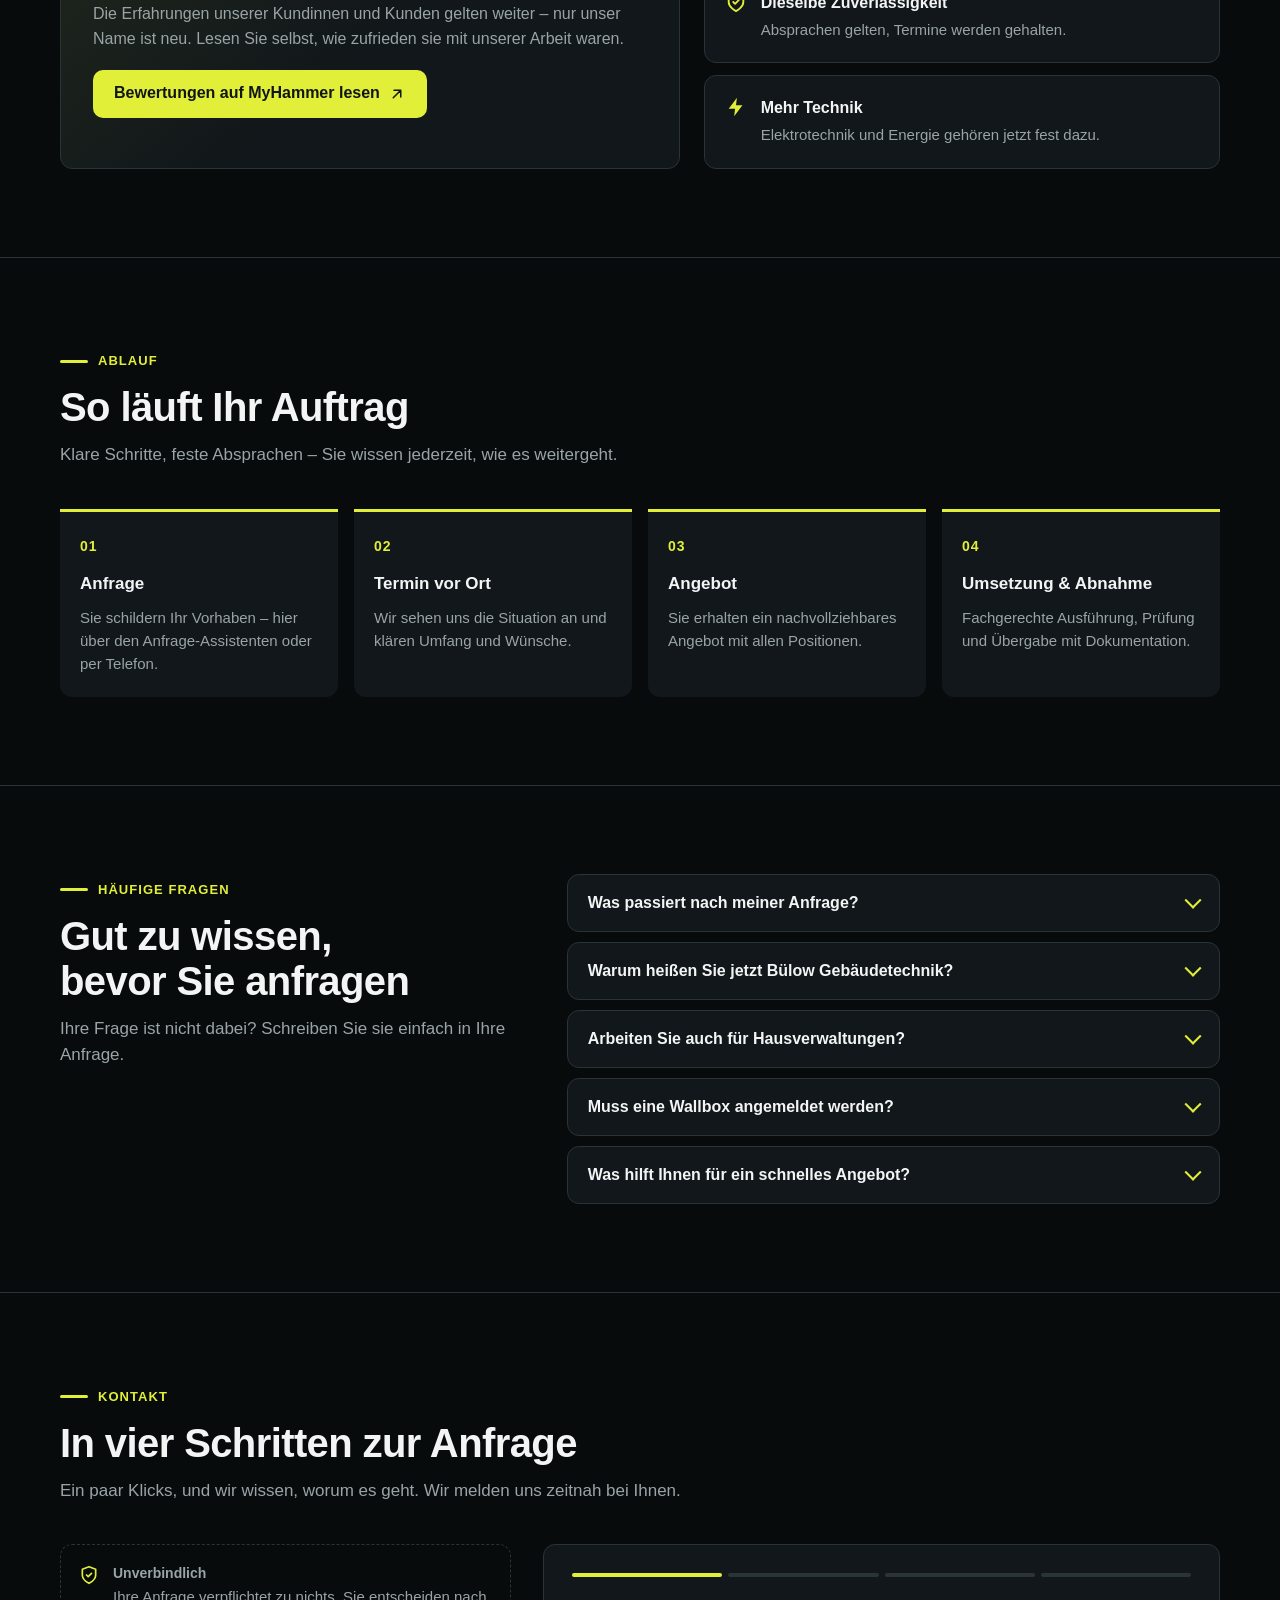
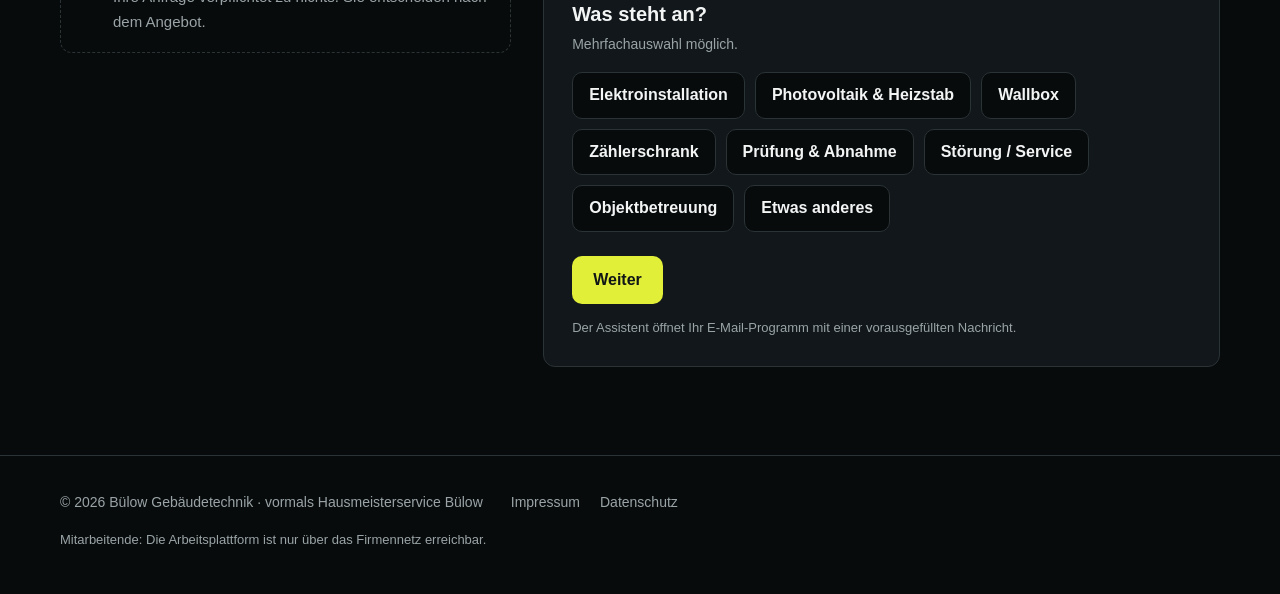
==== commit f63e46bc: "Sharpen positioning, trust signals and contact paths Positioning: the hero now leads with "Elektrote" ====
--- a/index.html
+++ b/index.html
@@ -11,7 +11,7 @@
   <link rel="icon" href="icon.svg" type="image/svg+xml">
   <link rel="apple-touch-icon" href="apple-touch-icon.png">
   <meta name="apple-mobile-web-app-title" content="Bülow Gebäudetechnik">
-  <link rel="stylesheet" href="site.css?v=2">
+  <link rel="stylesheet" href="site.css?v=3">
   <script>document.documentElement.classList.add('js');</script>
 </head>
 <body>
@@ -27,6 +27,7 @@
         <a href="#leistungen">Leistungen</a>
         <a href="#ueber-uns">Über uns</a>
         <a href="#bewertungen">Bewertungen</a>
+        <a href="#fragen">FAQ</a>
         <a href="#kontakt">Kontakt</a>
       </nav>
       <a class="button primary" href="#anfrage">Anfrage stellen</a>
@@ -42,15 +43,23 @@
             <svg viewBox="0 0 24 24" fill="none" stroke="currentColor" stroke-width="2.4" stroke-linecap="round" stroke-linejoin="round" aria-hidden="true"><path d="M5 12h14M13 6l6 6-6 6"/></svg>
             <span class="new" aria-hidden="true">Bülow Gebäudetechnik</span>
           </p>
-          <h1>Ihr Gebäude. <em>Unter Strom</em> und in guten Händen.</h1>
-          <p class="lead">Neuer Name, vertrautes Team: Aus Hausmeisterservice Bülow ist Bülow Gebäudetechnik geworden. Wir planen, installieren und prüfen Ihre Elektrotechnik – und kümmern uns weiter um Ihr Objekt.</p>
+          <h1>Elektrotechnik und Objektbetreuung. <em>Aus einer Hand.</em></h1>
+          <p class="lead">Wir sind Bülow Gebäudetechnik – bis vor kurzem Hausmeisterservice Bülow. Weil wir Gebäude nicht nur reparieren, sondern betreuen, kennen wir ihre Technik: vom Zählerschrank bis zur Wallbox, vom Kontrollgang bis zum Prüfprotokoll.</p>
           <div class="hero-actions">
-            <a class="button primary" href="#anfrage">Anfrage stellen
+            <a class="button primary" href="#anfrage">Unverbindlich anfragen
               <svg viewBox="0 0 24 24" fill="none" stroke="currentColor" stroke-width="2" stroke-linecap="round" stroke-linejoin="round" aria-hidden="true"><path d="M5 12h14M13 6l6 6-6 6"/></svg>
             </a>
-            <a class="button" href="#leistungen">Leistungen entdecken</a>
+            <a class="button" href="tel:" data-contact="phone-link" hidden>
+              <svg viewBox="0 0 24 24" fill="none" stroke="currentColor" stroke-width="2" stroke-linecap="round" stroke-linejoin="round" aria-hidden="true"><path d="M22 16.9v3a2 2 0 0 1-2.2 2 19.8 19.8 0 0 1-8.6-3.1 19.5 19.5 0 0 1-6-6A19.8 19.8 0 0 1 2.1 4.2 2 2 0 0 1 4.1 2h3a2 2 0 0 1 2 1.7c.1 1 .4 1.9.7 2.8a2 2 0 0 1-.5 2.1L8 9.9a16 16 0 0 0 6 6l1.3-1.3a2 2 0 0 1 2.1-.4c.9.3 1.8.6 2.8.7a2 2 0 0 1 1.7 2z"/></svg>
+              <span data-contact="phone">Anrufen</span>
+            </a>
+            <a class="button" href="#leistungen" data-contact="no-phone">Leistungen entdecken</a>
           </div>
-          <p class="hero-hint">Tippen Sie auf einen Punkt im Haus – wir zeigen, was wir dort für Sie tun.</p>
+          <ul class="trust-strip" aria-label="Darauf können Sie sich verlassen">
+            <li><a href="https://www.my-hammer.de/auftragnehmer/hausmeisterservice-buelow/bewertungen" target="_blank" rel="noopener"><svg viewBox="0 0 24 24" fill="currentColor" aria-hidden="true"><path d="m12 2 3.1 6.3 6.9 1-5 4.9 1.2 6.8L12 17.8 5.8 21l1.2-6.8-5-4.9 6.9-1z"/></svg>Bewertet auf MyHammer</a></li>
+            <li><svg viewBox="0 0 24 24" fill="none" stroke="currentColor" stroke-width="2" stroke-linecap="round" stroke-linejoin="round" aria-hidden="true"><circle cx="12" cy="8" r="4"/><path d="M4 21v-1a8 8 0 0 1 16 0v1"/></svg>Ein fester Ansprechpartner</li>
+            <li><svg viewBox="0 0 24 24" fill="none" stroke="currentColor" stroke-width="2" stroke-linecap="round" stroke-linejoin="round" aria-hidden="true"><path d="M14 2H6a2 2 0 0 0-2 2v16a2 2 0 0 0 2 2h12a2 2 0 0 0 2-2V8z"/><path d="M14 2v6h6M9 15l2 2 4-4"/></svg>Angebot vor Beginn, Protokoll danach</li>
+          </ul>
         </div>
 
         <div class="explorer-stage">
@@ -94,10 +103,40 @@
             <button class="hotspot" type="button" data-service="service" style="left:64.17%;top:84.55%;--delay:1.7s" aria-pressed="false"><span class="visually-hidden">Service &amp; Störungen</span></button>
             <button class="hotspot" type="button" data-service="wallbox" style="left:90.83%;top:71.36%;--delay:2s" aria-pressed="false"><span class="visually-hidden">Wallbox &amp; E-Mobilität</span></button>
           </div>
-          <p id="house-caption" aria-live="polite">Sieben Bereiche, ein Ansprechpartner.</p>
+          <p id="house-caption" aria-live="polite">Tippen Sie auf einen Punkt im Haus – wir zeigen, was wir dort für Sie tun.</p>
         </div>
       </div>
     </div>
+
+    <section id="fuer-wen">
+      <div class="wrap">
+        <div class="section-head reveal">
+          <p class="eyebrow">Für wen wir arbeiten</p>
+          <h2>Wer Ihr Gebäude betreut, sollte seine Technik kennen</h2>
+          <p>Oft sind Hausmeister und Elektriker zwei verschiedene Firmen. Bei uns ist es ein Team – das spart Abstimmung, Termine und Wege.</p>
+        </div>
+        <ul class="audiences">
+          <li class="audience reveal">
+            <span class="icon"><svg viewBox="0 0 24 24" fill="none" stroke="currentColor" stroke-width="2" stroke-linecap="round" stroke-linejoin="round" aria-hidden="true"><path d="M3 10.5 12 3l9 7.5"/><path d="M5 9.5V21h14V9.5"/><path d="M10 21v-6h4v6"/></svg></span>
+            <h3>Eigentümer &amp; Bauherren</h3>
+            <p>Modernisierung, Wallbox oder Photovoltaik: ein Ansprechpartner von der ersten Besichtigung bis zur Abnahme.</p>
+            <a class="text-link" href="#anfrage" data-property="Einfamilienhaus">Als Eigentümer anfragen →</a>
+          </li>
+          <li class="audience featured reveal" style="--d:100ms">
+            <span class="icon"><svg viewBox="0 0 24 24" fill="none" stroke="currentColor" stroke-width="2" stroke-linecap="round" stroke-linejoin="round" aria-hidden="true"><rect x="4" y="2" width="16" height="20" rx="2"/><path d="M9 22v-4h6v4M8 6h.01M12 6h.01M16 6h.01M8 10h.01M12 10h.01M16 10h.01M8 14h.01M12 14h.01M16 14h.01"/></svg></span>
+            <h3>Hausverwaltungen &amp; Vermieter</h3>
+            <p>Objektbetreuung und Elektrotechnik aus einer Hand: Kontrollgänge, Kleinreparaturen und Prüfungen beim Mieterwechsel.</p>
+            <a class="text-link" href="#anfrage" data-property="Mehrfamilienhaus / Hausverwaltung">Als Verwaltung anfragen →</a>
+          </li>
+          <li class="audience reveal" style="--d:200ms">
+            <span class="icon"><svg viewBox="0 0 24 24" fill="none" stroke="currentColor" stroke-width="2" stroke-linecap="round" stroke-linejoin="round" aria-hidden="true"><path d="M3 21h18M5 21V8l7-5 7 5v13"/><path d="M9 21v-6h6v6M9 10h6"/></svg></span>
+            <h3>Gewerbe</h3>
+            <p>Installation, Erweiterung und Prüfung Ihrer Anlagen – planbar, im laufenden Betrieb und sauber dokumentiert.</p>
+            <a class="text-link" href="#anfrage" data-property="Gewerbe">Als Gewerbe anfragen →</a>
+          </li>
+        </ul>
+      </div>
+    </section>
 
     <section id="leistungen">
       <div class="wrap">
@@ -230,6 +269,38 @@
       </div>
     </section>
 
+    <section id="fragen">
+      <div class="wrap faq-wrap">
+        <div class="section-head reveal">
+          <p class="eyebrow">Häufige Fragen</p>
+          <h2>Gut zu wissen, bevor Sie anfragen</h2>
+          <p>Ihre Frage ist nicht dabei? Schreiben Sie sie einfach in Ihre Anfrage.</p>
+        </div>
+        <div class="faq reveal">
+          <details>
+            <summary>Was passiert nach meiner Anfrage?</summary>
+            <p>Wir melden uns bei Ihnen, klären offene Fragen und vereinbaren bei Bedarf einen Termin vor Ort. Danach erhalten Sie ein nachvollziehbares Angebot – erst wenn Sie zustimmen, legen wir los.</p>
+          </details>
+          <details>
+            <summary>Warum heißen Sie jetzt Bülow Gebäudetechnik?</summary>
+            <p>Bis vor kurzem waren wir Hausmeisterservice Bülow. Weil immer mehr Aufträge Elektrotechnik und Energie betrafen, passt der neue Name besser zu dem, was wir tun. Team und Ansprechpartner bleiben gleich; unsere Bewertungen finden Sie auf MyHammer noch unter dem bisherigen Namen.</p>
+          </details>
+          <details>
+            <summary>Arbeiten Sie auch für Hausverwaltungen?</summary>
+            <p>Ja. Gerade dort zahlt sich aus, dass Objektbetreuung und Elektrotechnik bei uns zusammengehören: ein Ansprechpartner für Kontrollgänge, Kleinreparaturen und Arbeiten an der Elektrik.</p>
+          </details>
+          <details>
+            <summary>Muss eine Wallbox angemeldet werden?</summary>
+            <p>Ja, Ladeeinrichtungen müssen beim Netzbetreiber angemeldet werden; ab mehr als 11 kW ist zusätzlich eine Genehmigung nötig. Das übernehmen wir für Sie – zusammen mit der Prüfung, ob Ihr Hausanschluss die Leistung hergibt.</p>
+          </details>
+          <details>
+            <summary>Was hilft Ihnen für ein schnelles Angebot?</summary>
+            <p>Eine kurze Beschreibung, die Adresse und – wenn möglich – Fotos vom Zählerschrank oder der betroffenen Stelle. Die Fotos können Sie einfach an die E-Mail anhängen, die der Anfrage-Assistent für Sie vorbereitet.</p>
+          </details>
+        </div>
+      </div>
+    </section>
+
     <section id="kontakt">
       <div class="wrap">
         <div class="section-head reveal">
@@ -239,17 +310,21 @@
         </div>
         <div class="contact">
           <ul class="contact-info reveal">
-            <li>
+            <li data-contact-row="phone">
               <svg viewBox="0 0 24 24" fill="none" stroke="currentColor" stroke-width="2" stroke-linecap="round" stroke-linejoin="round" aria-hidden="true"><path d="M22 16.9v3a2 2 0 0 1-2.2 2 19.8 19.8 0 0 1-8.6-3.1 19.5 19.5 0 0 1-6-6A19.8 19.8 0 0 1 2.1 4.2 2 2 0 0 1 4.1 2h3a2 2 0 0 1 2 1.7c.1 1 .4 1.9.7 2.8a2 2 0 0 1-.5 2.1L8 9.9a16 16 0 0 0 6 6l1.3-1.3a2 2 0 0 1 2.1-.4c.9.3 1.8.6 2.8.7a2 2 0 0 1 1.7 2z"/></svg>
-              <div><strong>Telefon</strong><span class="ph">[Telefonnummer]</span></div>
+              <div><strong>Telefon</strong><a href="tel:" data-contact="phone-link"><span class="ph" data-contact="phone">[Telefonnummer]</span></a></div>
             </li>
-            <li>
+            <li data-contact-row="email">
               <svg viewBox="0 0 24 24" fill="none" stroke="currentColor" stroke-width="2" stroke-linecap="round" stroke-linejoin="round" aria-hidden="true"><rect x="2" y="4" width="20" height="16" rx="2"/><path d="m22 7-10 6L2 7"/></svg>
-              <div><strong>E-Mail</strong><span class="ph">[E-Mail-Adresse]</span></div>
+              <div><strong>E-Mail</strong><a href="mailto:" data-contact="email-link"><span class="ph" data-contact="email">[E-Mail-Adresse]</span></a></div>
             </li>
-            <li>
+            <li data-contact-row="region">
               <svg viewBox="0 0 24 24" fill="none" stroke="currentColor" stroke-width="2" stroke-linecap="round" stroke-linejoin="round" aria-hidden="true"><path d="M20 10c0 6-8 12-8 12s-8-6-8-12a8 8 0 0 1 16 0z"/><circle cx="12" cy="10" r="3"/></svg>
-              <div><strong>Einsatzgebiet</strong><span class="ph">[Ort / Region]</span></div>
+              <div><strong>Einsatzgebiet</strong><span class="ph" data-contact="region">[Ort / Region]</span></div>
+            </li>
+            <li class="contact-promise">
+              <svg viewBox="0 0 24 24" fill="none" stroke="currentColor" stroke-width="2" stroke-linecap="round" stroke-linejoin="round" aria-hidden="true"><path d="M12 22s8-4 8-10V5l-8-3-8 3v7c0 6 8 10 8 10z"/><path d="m9 12 2 2 4-4"/></svg>
+              <div><strong>Unverbindlich</strong><span>Ihre Anfrage verpflichtet zu nichts. Sie entscheiden nach dem Angebot.</span></div>
             </li>
           </ul>
 
@@ -292,7 +367,21 @@
                 <div class="field"><label for="f-name">Name</label><input id="f-name" name="name" autocomplete="name" required></div>
                 <div class="field"><label for="f-contact">Telefon oder E-Mail</label><input id="f-contact" name="contact" autocomplete="email" required></div>
                 <div class="field wide"><label for="f-place">PLZ / Ort</label><input id="f-place" name="place" autocomplete="postal-code"></div>
-                <div class="field wide"><label for="f-message">Ihre Nachricht</label><textarea id="f-message" name="message" placeholder="Was soll gemacht werden? Gibt es einen Wunschtermin?"></textarea></div>
+                <div class="field wide"><span class="field-label" id="l-reply">Wie sollen wir uns melden?</span>
+                  <div class="chips small" role="group" aria-labelledby="l-reply">
+                    <label class="chip"><input type="radio" name="reply" value="Rückruf" checked><span>Rückruf</span></label>
+                    <label class="chip"><input type="radio" name="reply" value="E-Mail"><span>E-Mail</span></label>
+                  </div>
+                </div>
+                <div class="field wide" data-reply-time><span class="field-label" id="l-time">Am besten erreichbar</span>
+                  <div class="chips small" role="group" aria-labelledby="l-time">
+                    <label class="chip"><input type="radio" name="time" value="Vormittags"><span>Vormittags</span></label>
+                    <label class="chip"><input type="radio" name="time" value="Nachmittags"><span>Nachmittags</span></label>
+                    <label class="chip"><input type="radio" name="time" value="Egal" checked><span>Egal</span></label>
+                  </div>
+                </div>
+                <div class="field wide"><label for="f-message">Ihre Nachricht</label><textarea id="f-message" name="message" placeholder="Was soll gemacht werden? Gibt es einen Wunschtermin?"></textarea>
+                  <small class="field-hint">Tipp: Fotos vom Zählerschrank oder der betroffenen Stelle können Sie an die vorbereitete E-Mail anhängen.</small></div>
                 <label class="consent"><input type="checkbox" name="consent" required><span>Ich bin einverstanden, dass meine Angaben zur Bearbeitung der Anfrage verwendet werden. Details in der <a href="datenschutz.html">Datenschutzerklärung</a>.</span></label>
               </div>
             </fieldset>
@@ -308,6 +397,14 @@
     </section>
   </main>
 
+  <div class="action-bar" id="action-bar" aria-label="Schnellkontakt">
+    <a class="button" href="tel:" data-contact="phone-link" hidden>
+      <svg viewBox="0 0 24 24" fill="none" stroke="currentColor" stroke-width="2" stroke-linecap="round" stroke-linejoin="round" aria-hidden="true"><path d="M22 16.9v3a2 2 0 0 1-2.2 2 19.8 19.8 0 0 1-8.6-3.1 19.5 19.5 0 0 1-6-6A19.8 19.8 0 0 1 2.1 4.2 2 2 0 0 1 4.1 2h3a2 2 0 0 1 2 1.7c.1 1 .4 1.9.7 2.8a2 2 0 0 1-.5 2.1L8 9.9a16 16 0 0 0 6 6l1.3-1.3a2 2 0 0 1 2.1-.4c.9.3 1.8.6 2.8.7a2 2 0 0 1 1.7 2z"/></svg>
+      Anrufen
+    </a>
+    <a class="button primary" href="#anfrage">Unverbindlich anfragen</a>
+  </div>
+
   <footer class="site-footer">
     <div class="wrap">
       <span>© <span id="year">2026</span> Bülow Gebäudetechnik · vormals Hausmeisterservice Bülow</span>
@@ -316,6 +413,6 @@
     </div>
   </footer>
 
-  <script src="site.js?v=2"></script>
+  <script src="site.js?v=3"></script>
 </body>
 </html>
--- a/site.css
+++ b/site.css
@@ -65,6 +65,7 @@
 .rename .old::after { content: ""; position: absolute; left: 8px; right: 8px; top: 50%; height: 2px; background: var(--accent); transform-origin: left; transform: scaleX(var(--strike, 1)); transition: transform 700ms var(--ease) 500ms; }
 .rename .new { color: var(--ink); font-weight: 650; }
 .rename svg { width: 16px; height: 16px; color: var(--accent); }
+@media (max-width: 560px) { .rename { gap: 6px; padding: 5px 10px 5px 5px; font-size: 12px; border-radius: 14px; } .rename .old { padding: 2px 8px; } .rename svg { width: 14px; height: 14px; } .hero-actions .button { flex: 1 1 auto; } }
 .hero h1 { margin: 0; font-size: clamp(36px, 5.6vw, 64px); line-height: 1.04; letter-spacing: -.025em; text-wrap: balance; }
 .hero h1 em { font-style: normal; color: var(--accent); }
 .hero .lead { margin: 20px 0 30px; max-width: 32em; color: var(--muted); font-size: 18px; }
@@ -87,7 +88,6 @@
 .house.powered .wire { animation: draw 1400ms var(--ease) forwards; }
 .house .wire.active { opacity: 1; filter: drop-shadow(0 0 6px rgba(226,239,57,.7)); }
 .house .pulse { fill: var(--accent); filter: drop-shadow(0 0 6px rgba(226,239,57,.9)); opacity: 0; }
-.house.powered .pulse { opacity: 1; }
 @keyframes draw { to { stroke-dashoffset: 0; } }
 .hotspot { position: absolute; z-index: 2; width: 44px; height: 44px; margin: -22px 0 0 -22px; padding: 0; border: 0; border-radius: 50%; background: transparent; cursor: pointer; display: grid; place-items: center; -webkit-tap-highlight-color: transparent; }
 .hotspot::before { content: ""; position: absolute; inset: 12px; border-radius: 50%; background: var(--accent); box-shadow: 0 0 0 4px rgba(226,239,57,.22); transition: transform 220ms var(--ease), box-shadow 220ms; }
@@ -226,6 +226,55 @@
 @media (max-width: 900px) { .contact { grid-template-columns: 1fr; } }
 @media (max-width: 560px) { .wizard { padding: 20px; } .fields { grid-template-columns: 1fr; } .wizard-nav .button { flex: 1; } }
 
+/* Trust strip under the hero copy */
+.trust-strip { display: flex; flex-wrap: wrap; gap: 10px 22px; margin: 26px 0 0; padding: 0; list-style: none; font-size: 14px; color: var(--muted); }
+.trust-strip li, .trust-strip a { display: inline-flex; align-items: center; gap: 8px; }
+.trust-strip a { color: var(--ink); font-weight: 600; text-decoration: none; border-bottom: 1px solid rgba(226,239,57,.4); }
+.trust-strip a:hover { border-bottom-color: var(--accent); }
+.trust-strip svg { width: 17px; height: 17px; flex: 0 0 auto; color: var(--accent); }
+
+/* Audiences */
+.audiences { display: grid; grid-template-columns: repeat(3, 1fr); gap: 16px; margin: 0; padding: 0; list-style: none; }
+.audience { display: flex; flex-direction: column; padding: 28px; border: 1px solid var(--line); border-radius: var(--radius); background: var(--surface); }
+.audience.featured { border-color: rgba(226,239,57,.45); background: linear-gradient(160deg, rgba(226,239,57,.08), transparent 60%), var(--surface); }
+.audience .icon { display: grid; place-items: center; width: 48px; height: 48px; margin-bottom: 18px; border-radius: 12px; background: var(--accent-soft); color: var(--accent); }
+.audience .icon svg { width: 24px; height: 24px; }
+.audience h3 { margin: 0 0 8px; font-size: 19px; }
+.audience p { margin: 0 0 20px; color: var(--muted); }
+.text-link { margin-top: auto; color: var(--accent); font-weight: 650; text-decoration: none; }
+.text-link:hover { text-decoration: underline; text-underline-offset: 4px; }
+@media (max-width: 900px) { .audiences { grid-template-columns: 1fr; } .audience { padding: 22px; } }
+
+/* FAQ */
+.faq-wrap { display: grid; grid-template-columns: 1fr 1.4fr; gap: 40px; align-items: start; }
+.faq { display: grid; gap: 10px; }
+.faq details { border: 1px solid var(--line); border-radius: var(--radius); background: var(--surface); }
+.faq details[open] { border-color: #3b4649; }
+.faq summary { display: flex; align-items: center; justify-content: space-between; gap: 16px; min-height: 56px; padding: 14px 20px; font-weight: 650; cursor: pointer; list-style: none; }
+.faq summary::-webkit-details-marker { display: none; }
+.faq summary::after { content: ""; flex: 0 0 auto; width: 10px; height: 10px; border-right: 2px solid var(--accent); border-bottom: 2px solid var(--accent); transform: rotate(45deg) translate(-2px, -2px); transition: transform 200ms var(--ease); }
+.faq details[open] summary::after { transform: rotate(225deg) translate(-2px, -2px); }
+.faq details p { margin: 0; padding: 0 20px 18px; color: var(--muted); }
+@media (max-width: 900px) { .faq-wrap { grid-template-columns: 1fr; gap: 0; } }
+
+/* Contact additions */
+.contact-info a { color: inherit; text-decoration: none; }
+.contact-info a:hover { color: var(--accent); }
+.contact-promise { border-style: dashed !important; background: transparent !important; }
+.contact-promise span { font-size: 15px !important; font-weight: 500 !important; color: var(--muted); }
+.field-label { font-size: 14px; font-weight: 600; color: var(--muted); }
+.field-hint { font-size: 13px; color: var(--muted); }
+.chips.small .chip span { min-height: 40px; padding: 8px 14px; font-size: 14px; }
+
+/* Mobile quick-contact bar */
+.action-bar { display: none; }
+@media (max-width: 720px) {
+  .js .action-bar { display: flex; gap: 10px; position: fixed; z-index: 30; left: 0; right: 0; bottom: 0; padding: 10px 16px calc(10px + env(safe-area-inset-bottom)); background: rgba(8,11,12,.92); backdrop-filter: blur(14px); -webkit-backdrop-filter: blur(14px); border-top: 1px solid var(--line); transform: translateY(110%); transition: transform 300ms var(--ease); }
+  .js .action-bar.show { transform: none; }
+  .action-bar .button { flex: 1; }
+  .js body { padding-bottom: 76px; }
+}
+
 /* Scroll reveal: only hidden when JS runs and motion is welcome. */
 .js .reveal { opacity: 0; transform: translateY(24px); transition: opacity 700ms var(--ease), transform 700ms var(--ease); transition-delay: var(--d, 0ms); }
 .js .reveal.in { opacity: 1; transform: none; }
